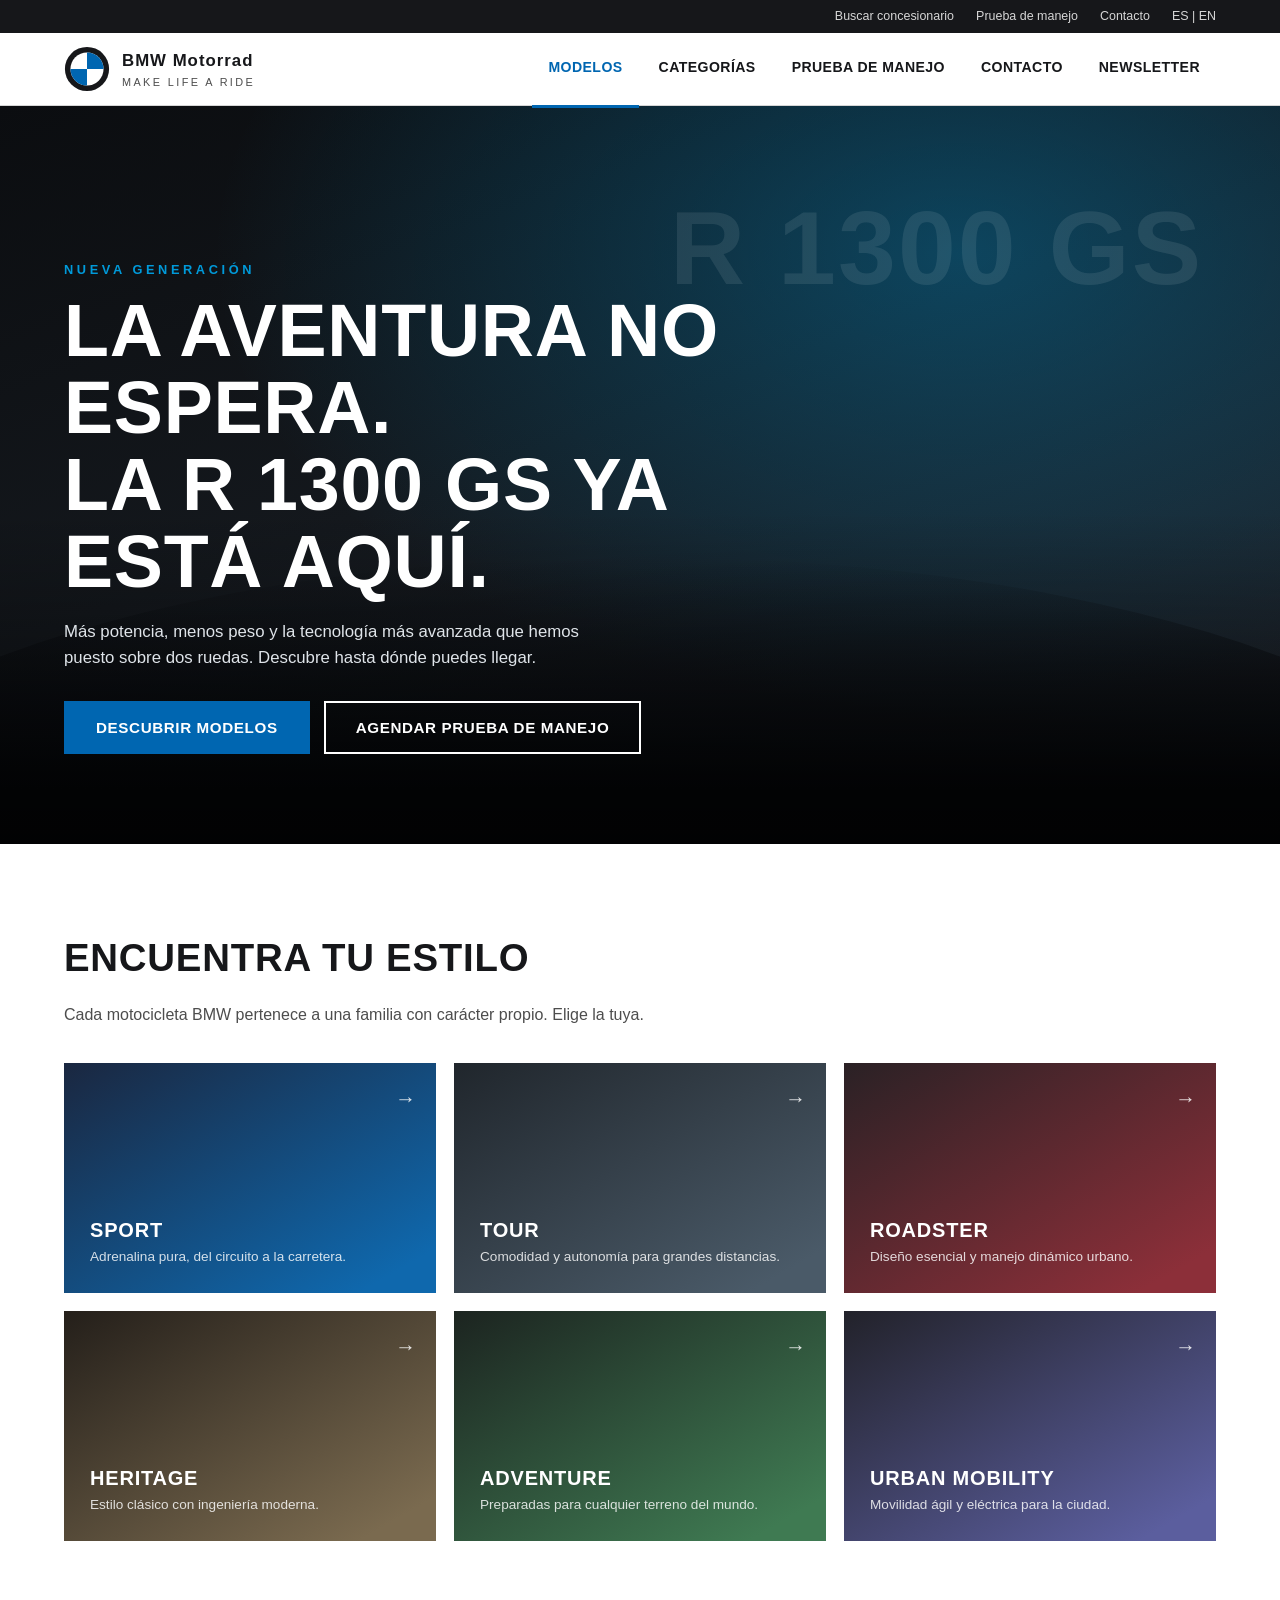
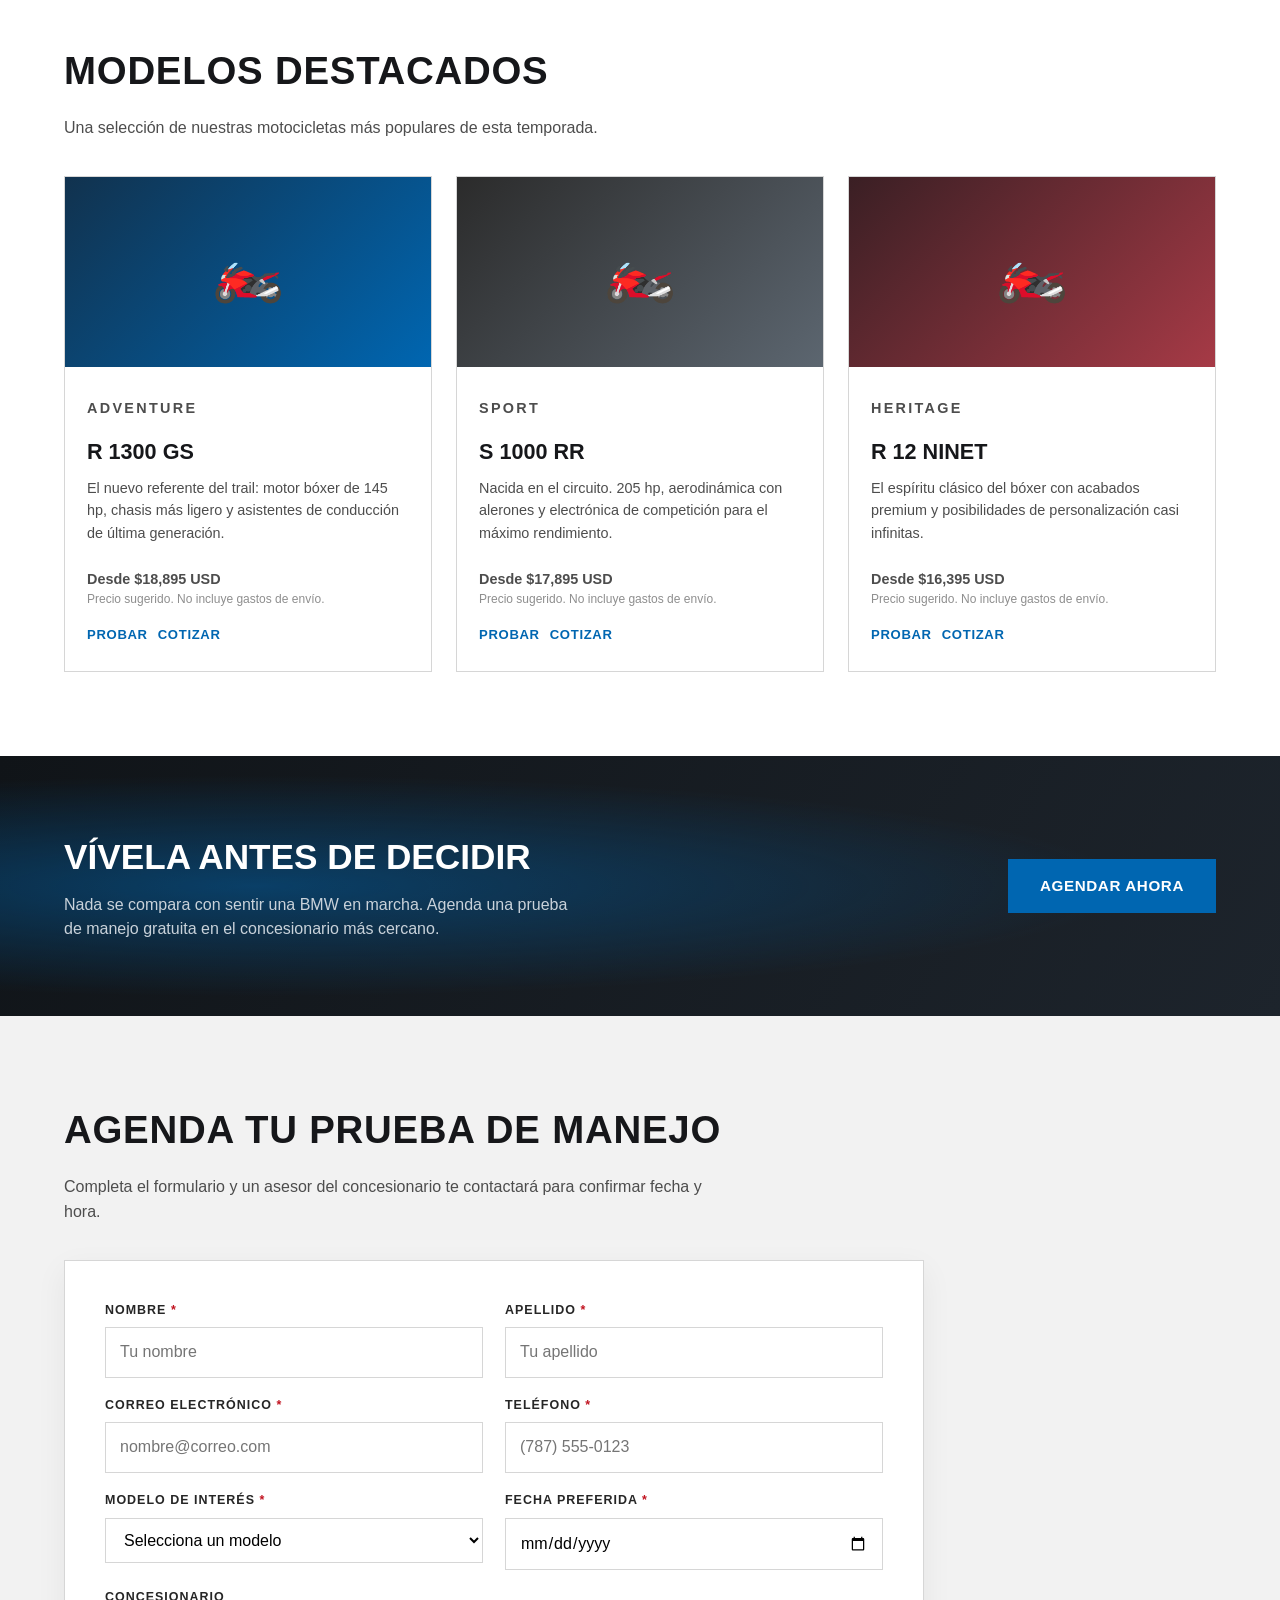
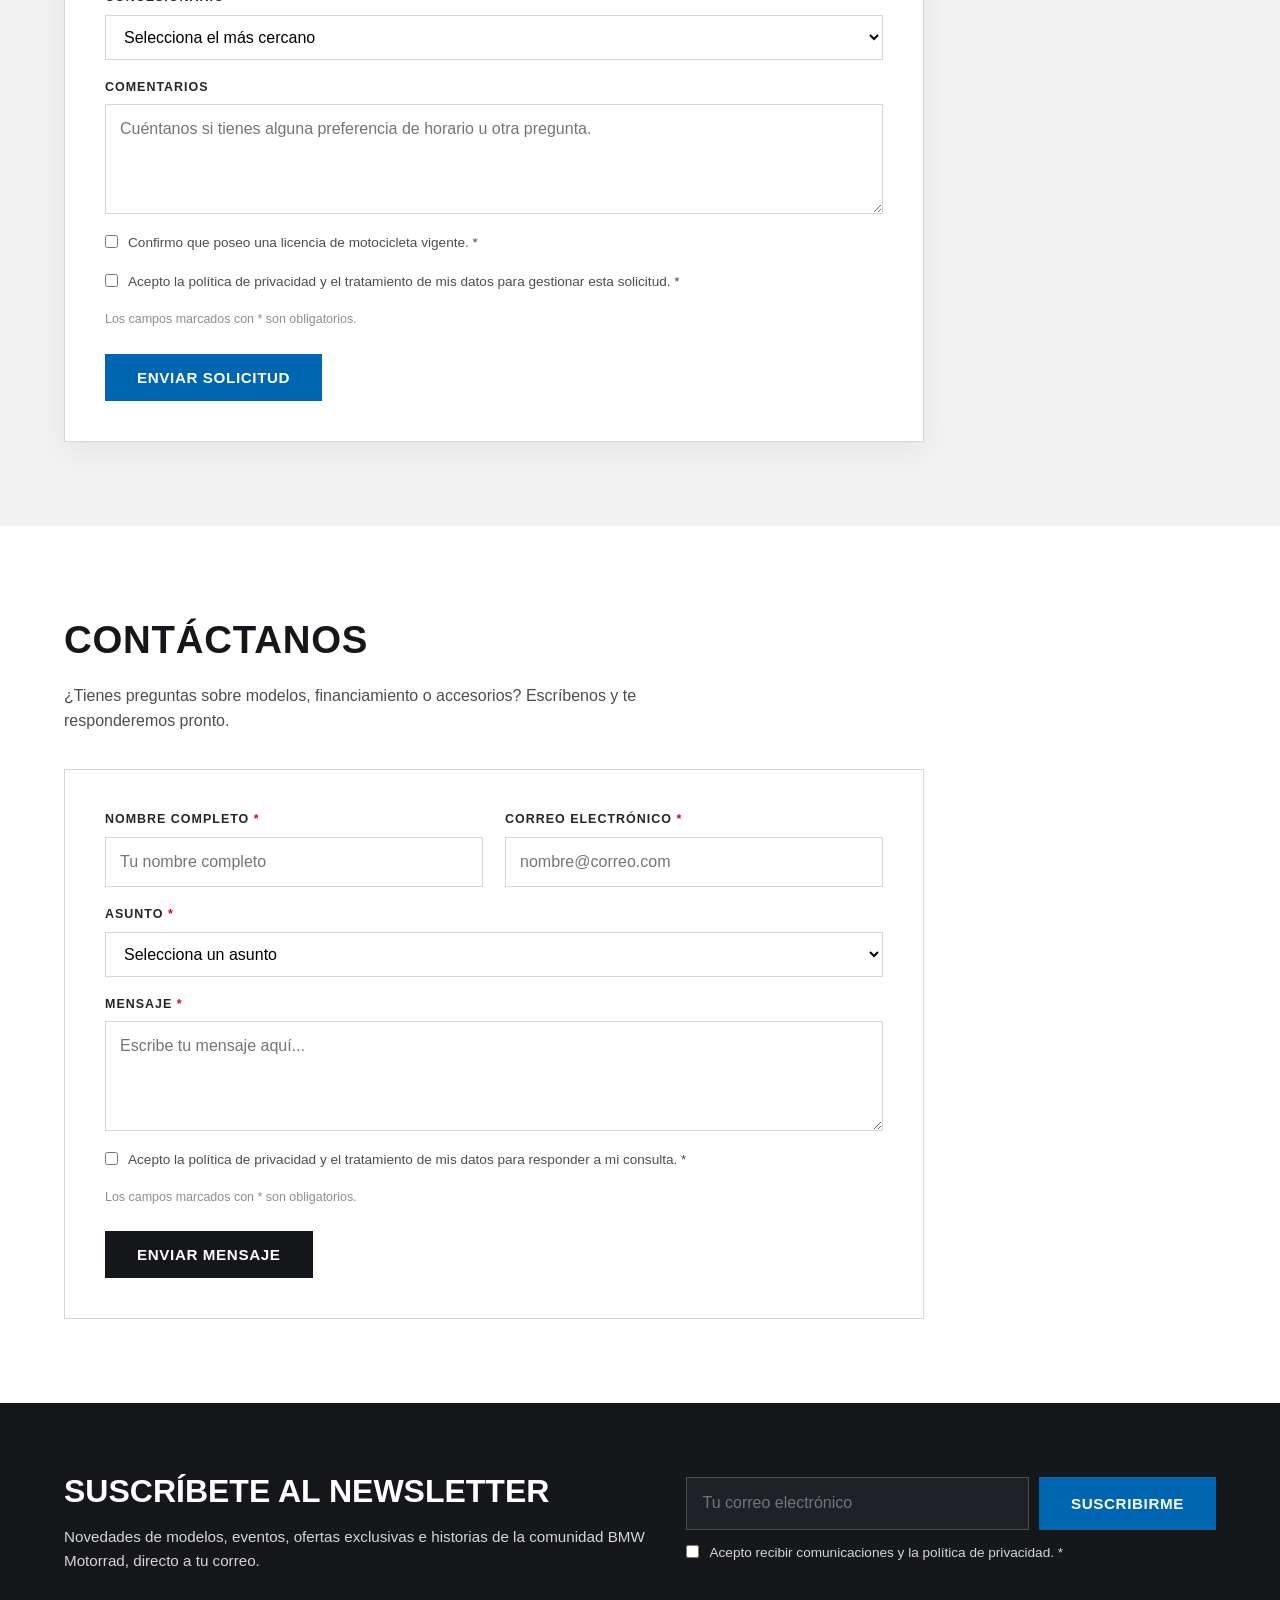
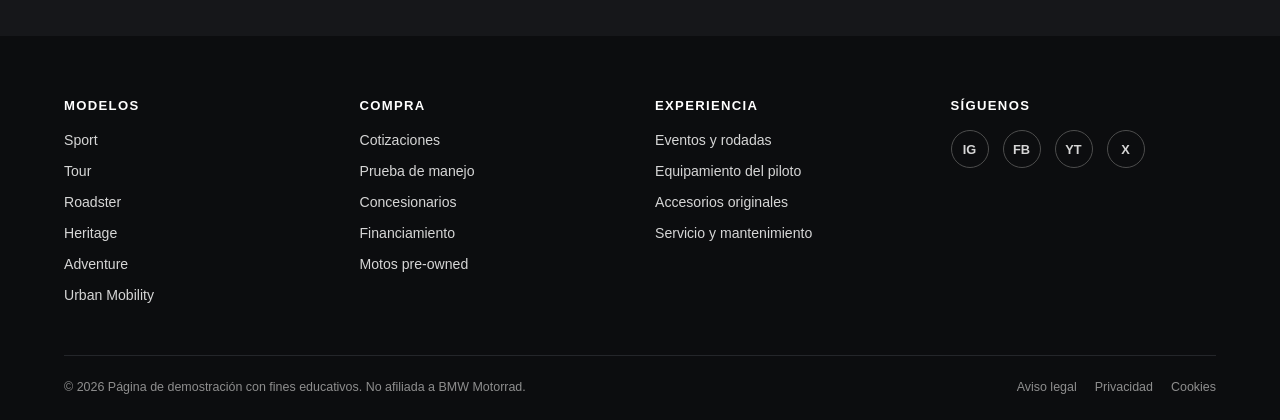
==== index.html @ 3a7d022d "Add BMW Motorrad-inspired homepage with test ride, contact, and newsletter forms Co-Authored-By: Cla" ====
<!DOCTYPE html>
<html lang="es">
<head>
  <meta charset="UTF-8">
  <meta name="viewport" content="width=device-width, initial-scale=1.0">
  <title>BMW Motorrad | Make Life a Ride</title>
  <meta name="description" content="Página de inicio de BMW Motorrad: motocicletas, prueba de manejo, concesionarios y más.">
  <style>
    /* ============ RESET & BASE ============ */
    *, *::before, *::after { margin: 0; padding: 0; box-sizing: border-box; }

    :root {
      --bmw-blue: #0066b1;
      --bmw-blue-dark: #00518c;
      --bmw-light-blue: #009ada;
      --ink: #16171a;
      --gray-900: #262626;
      --gray-700: #4d4d4d;
      --gray-500: #8e8e8e;
      --gray-300: #d6d6d6;
      --gray-100: #f2f2f2;
      --white: #ffffff;
      --max-w: 1200px;
    }

    html { scroll-behavior: smooth; }

    body {
      font-family: "Helvetica Neue", Helvetica, Arial, sans-serif;
      color: var(--ink);
      background: var(--white);
      line-height: 1.55;
    }

    img, svg { max-width: 100%; display: block; }
    a { color: inherit; text-decoration: none; }
    ul { list-style: none; }

    .container { max-width: var(--max-w); margin: 0 auto; padding: 0 24px; }

    .section-title {
      font-size: clamp(1.6rem, 3.5vw, 2.4rem);
      font-weight: 700;
      text-transform: uppercase;
      letter-spacing: .02em;
      margin-bottom: .4em;
    }
    .section-sub { color: var(--gray-700); max-width: 640px; margin-bottom: 2.2rem; }

    .btn {
      display: inline-block;
      padding: 13px 30px;
      font-size: .95rem;
      font-weight: 700;
      text-transform: uppercase;
      letter-spacing: .04em;
      border: 2px solid transparent;
      cursor: pointer;
      transition: background .2s, color .2s, border-color .2s;
    }
    .btn-primary { background: var(--bmw-blue); color: var(--white); }
    .btn-primary:hover { background: var(--bmw-blue-dark); }
    .btn-outline { background: transparent; color: var(--white); border-color: var(--white); }
    .btn-outline:hover { background: var(--white); color: var(--ink); }
    .btn-dark { background: var(--ink); color: var(--white); }
    .btn-dark:hover { background: var(--gray-700); }

    /* ============ TOP BAR ============ */
    .topbar {
      background: var(--ink);
      color: var(--gray-300);
      font-size: .78rem;
    }
    .topbar-inner {
      display: flex; justify-content: flex-end; gap: 22px;
      padding: 7px 24px; max-width: var(--max-w); margin: 0 auto;
    }
    .topbar a:hover { color: var(--white); }

    /* ============ HEADER / NAV ============ */
    header.site-header {
      position: sticky; top: 0; z-index: 100;
      background: var(--white);
      border-bottom: 1px solid var(--gray-300);
    }
    .nav-inner {
      max-width: var(--max-w); margin: 0 auto; padding: 0 24px;
      display: flex; align-items: center; justify-content: space-between;
      height: 72px;
    }
    .brand { display: flex; align-items: center; gap: 12px; }
    .brand-name { font-weight: 700; font-size: 1.05rem; letter-spacing: .06em; }
    .brand-name span { display: block; font-size: .68rem; font-weight: 400; color: var(--gray-700); letter-spacing: .22em; text-transform: uppercase; }

    nav.main-nav ul { display: flex; gap: 4px; }
    nav.main-nav a {
      display: block; padding: 26px 16px;
      font-size: .88rem; font-weight: 600; text-transform: uppercase; letter-spacing: .03em;
      border-bottom: 3px solid transparent;
    }
    nav.main-nav a:hover, nav.main-nav a.active { border-bottom-color: var(--bmw-blue); color: var(--bmw-blue); }

    .nav-toggle {
      display: none; background: none; border: 0; cursor: pointer;
      width: 42px; height: 42px; position: relative;
    }
    .nav-toggle span, .nav-toggle span::before, .nav-toggle span::after {
      content: ""; position: absolute; left: 8px; right: 8px; height: 2px; background: var(--ink);
    }
    .nav-toggle span { top: 20px; }
    .nav-toggle span::before { top: -8px; }
    .nav-toggle span::after { top: 8px; }

    /* ============ HERO ============ */
    .hero {
      position: relative;
      min-height: 82vh;
      display: flex; align-items: flex-end;
      color: var(--white);
      background:
        radial-gradient(ellipse at 75% 20%, rgba(0,154,218,.35), transparent 55%),
        linear-gradient(160deg, #0b0d10 0%, #14181d 45%, #232a33 100%);
      overflow: hidden;
    }
    .hero::after {
      content: "";
      position: absolute; inset: 0;
      background:
        linear-gradient(to top, rgba(0,0,0,.72) 0%, rgba(0,0,0,0) 45%);
      pointer-events: none;
    }
    .hero-road {
      position: absolute; bottom: -6%; left: 50%; transform: translateX(-50%);
      width: 140%; height: 45%;
      background: linear-gradient(to top, #05070a 30%, transparent);
      border-radius: 50% 50% 0 0 / 100% 100% 0 0;
    }
    .hero-inner {
      position: relative; z-index: 2;
      max-width: var(--max-w); margin: 0 auto; width: 100%;
      padding: 120px 24px 90px;
    }
    .hero-kicker {
      color: var(--bmw-light-blue); font-weight: 700; letter-spacing: .28em;
      text-transform: uppercase; font-size: .8rem; margin-bottom: 12px;
    }
    .hero h1 {
      font-size: clamp(2.4rem, 6.5vw, 4.6rem);
      text-transform: uppercase; line-height: 1.05; letter-spacing: .01em;
      max-width: 700px;
    }
    .hero p.lead { margin: 18px 0 30px; max-width: 520px; color: #dfe4e9; font-size: 1.05rem; }
    .hero-cta { display: flex; gap: 14px; flex-wrap: wrap; }
    .hero-badge {
      position: absolute; top: 90px; right: 6%;
      text-align: right; opacity: .9; z-index: 2;
    }
    .hero-badge strong { display:block; font-size: clamp(3rem, 9vw, 6.5rem); line-height: 1; color: rgba(255,255,255,.10); font-weight: 800; letter-spacing:.02em;}

    /* ============ CATEGORY GRID ============ */
    .categories { padding: 84px 0 40px; }
    .cat-grid {
      display: grid; grid-template-columns: repeat(3, 1fr); gap: 18px;
    }
    .cat-card {
      position: relative; min-height: 230px; padding: 26px;
      display: flex; flex-direction: column; justify-content: flex-end;
      color: var(--white); overflow: hidden; cursor: pointer;
      transition: transform .25s;
    }
    .cat-card:hover { transform: translateY(-4px); }
    .cat-card h3 { text-transform: uppercase; font-size: 1.25rem; letter-spacing: .04em; }
    .cat-card p { font-size: .85rem; color: rgba(255,255,255,.82); }
    .cat-card .arrow { position: absolute; top: 20px; right: 20px; font-size: 1.3rem; opacity:.85; }
    .cat-sport     { background: linear-gradient(150deg,#1a2740,#0f68ad 90%); }
    .cat-tour      { background: linear-gradient(150deg,#20262c,#4a5a68 90%); }
    .cat-roadster  { background: linear-gradient(150deg,#2a2125,#8c2f39 90%); }
    .cat-heritage  { background: linear-gradient(150deg,#241f1a,#7a6a4f 90%); }
    .cat-adventure { background: linear-gradient(150deg,#1c2420,#3f7a52 90%); }
    .cat-urban     { background: linear-gradient(150deg,#22222a,#5b5e9e 90%); }

    /* ============ FEATURED MODELS ============ */
    .models { padding: 60px 0 84px; }
    .model-grid { display: grid; grid-template-columns: repeat(3, 1fr); gap: 24px; }
    .model-card {
      border: 1px solid var(--gray-300); background: var(--white);
      display: flex; flex-direction: column;
      transition: box-shadow .25s;
    }
    .model-card:hover { box-shadow: 0 14px 34px rgba(0,0,0,.12); }
    .model-visual {
      height: 190px; display:flex; align-items:center; justify-content:center;
      font-size: 3.6rem; color: var(--white);
    }
    .mv-1 { background: linear-gradient(135deg,#11324e,#0066b1); }
    .mv-2 { background: linear-gradient(135deg,#2b2b2b,#5c6670); }
    .mv-3 { background: linear-gradient(135deg,#3a1f24,#a63a46); }
    .model-body { padding: 22px; flex: 1; display: flex; flex-direction: column; }
    .model-tag { font-size: .72rem; font-weight: 700; text-transform: uppercase; letter-spacing: .16em; color: var(--bmw-blue); margin-bottom: 6px; }
    .model-body h3 { font-size: 1.35rem; text-transform: uppercase; }
    .model-body p { font-size: .9rem; color: var(--gray-700); margin: 8px 0 16px; flex: 1; }
    .model-price { font-weight: 700; margin-bottom: 16px; }
    .model-price small { display:block; font-weight: 400; color: var(--gray-500); }
    .model-links { display: flex; gap: 10px; }
    .link-cta {
      font-size: .82rem; font-weight: 700; text-transform: uppercase; letter-spacing: .05em;
      color: var(--bmw-blue); border-bottom: 2px solid transparent; padding-bottom: 2px;
    }
    .link-cta:hover { border-bottom-color: var(--bmw-blue); }

    /* ============ BANNER CTA ============ */
    .banner {
      background:
        radial-gradient(ellipse at 20% 50%, rgba(0,102,177,.5), transparent 60%),
        linear-gradient(120deg, #101418, #1d242c);
      color: var(--white); padding: 74px 0; text-align: left;
    }
    .banner-inner { display:flex; align-items:center; justify-content: space-between; gap: 30px; flex-wrap: wrap; }
    .banner h2 { font-size: clamp(1.5rem,3.4vw,2.2rem); text-transform: uppercase; max-width: 560px; }
    .banner p { color: #c9d2da; margin-top: 8px; max-width: 520px; }

    /* ============ FORMS (GENERAL) ============ */
    .form-section { padding: 84px 0; }
    .form-section.alt { background: var(--gray-100); }
    .form-wrap {
      background: var(--white); border: 1px solid var(--gray-300);
      padding: 40px; max-width: 860px;
    }
    .form-section.alt .form-wrap { box-shadow: 0 10px 30px rgba(0,0,0,.06); }
    .form-grid { display: grid; grid-template-columns: 1fr 1fr; gap: 18px 22px; }
    .form-field { display: flex; flex-direction: column; }
    .form-field.full { grid-column: 1 / -1; }
    .form-field label {
      font-size: .78rem; font-weight: 700; text-transform: uppercase;
      letter-spacing: .08em; margin-bottom: 7px; color: var(--gray-900);
    }
    .form-field label .req { color: #c1121f; }
    .form-field input,
    .form-field select,
    .form-field textarea {
      font: inherit; padding: 12px 14px;
      border: 1px solid var(--gray-300); background: var(--white);
      outline: none; transition: border-color .2s;
    }
    .form-field input:focus,
    .form-field select:focus,
    .form-field textarea:focus { border-color: var(--bmw-blue); }
    .form-field textarea { resize: vertical; min-height: 110px; }
    .check-field { grid-column: 1 / -1; display: flex; gap: 10px; align-items: flex-start; font-size: .85rem; color: var(--gray-700); }
    .check-field input { margin-top: 3px; accent-color: var(--bmw-blue); }
    .form-actions { grid-column: 1 / -1; margin-top: 6px; }
    .form-note { grid-column: 1 / -1; font-size: .78rem; color: var(--gray-500); }
    .form-msg {
      display: none; grid-column: 1 / -1;
      padding: 14px 16px; font-size: .9rem; font-weight: 600;
    }
    .form-msg.ok { display: block; background: #e7f4ea; color: #1d6b32; border: 1px solid #bfe3c8; }
    .form-msg.err { display: block; background: #fdeaea; color: #a31621; border: 1px solid #f3c2c6; }

    /* ============ NEWSLETTER ============ */
    .newsletter { background: var(--ink); color: var(--white); padding: 64px 0; }
    .newsletter-inner { display: grid; grid-template-columns: 1.1fr 1fr; gap: 40px; align-items: center; }
    .newsletter h2 { text-transform: uppercase; font-size: clamp(1.4rem,3vw,2rem); }
    .newsletter p { color: var(--gray-300); margin-top: 8px; font-size: .95rem; }
    .newsletter-form { display: flex; flex-direction: column; gap: 12px; }
    .newsletter-row { display: flex; gap: 10px; }
    .newsletter-row input {
      flex: 1; font: inherit; padding: 13px 15px; border: 1px solid var(--gray-700);
      background: #1f2126; color: var(--white); outline: none;
    }
    .newsletter-row input:focus { border-color: var(--bmw-light-blue); }
    .newsletter .check-field { color: var(--gray-300); }
    .newsletter .form-msg { grid-column: auto; }

    /* ============ FOOTER ============ */
    footer.site-footer { background: #0c0d0f; color: var(--gray-300); font-size: .88rem; }
    .footer-grid {
      display: grid; grid-template-columns: repeat(4, 1fr); gap: 30px;
      padding: 60px 0 40px;
    }
    .footer-grid h4 {
      color: var(--white); text-transform: uppercase; font-size: .82rem;
      letter-spacing: .1em; margin-bottom: 14px;
    }
    .footer-grid li { margin-bottom: 9px; }
    .footer-grid a:hover { color: var(--white); text-decoration: underline; }
    .footer-bottom {
      border-top: 1px solid #24262a; padding: 22px 0;
      display: flex; justify-content: space-between; gap: 16px; flex-wrap: wrap;
      font-size: .78rem; color: var(--gray-500);
    }
    .footer-bottom nav { display: flex; gap: 18px; flex-wrap: wrap; }
    .social { display: flex; gap: 14px; margin-top: 6px; }
    .social a {
      width: 38px; height: 38px; border: 1px solid var(--gray-700);
      display: flex; align-items: center; justify-content: center; border-radius: 50%;
      font-weight: 700; font-size: .8rem;
    }
    .social a:hover { border-color: var(--white); color: var(--white); }

    /* ============ RESPONSIVE ============ */
    @media (max-width: 900px) {
      .cat-grid { grid-template-columns: repeat(2, 1fr); }
      .model-grid { grid-template-columns: 1fr; }
      .newsletter-inner { grid-template-columns: 1fr; }
      .footer-grid { grid-template-columns: repeat(2, 1fr); }
      nav.main-nav {
        display: none;
        position: absolute; top: 72px; left: 0; right: 0;
        background: var(--white); border-bottom: 1px solid var(--gray-300);
      }
      nav.main-nav.open { display: block; }
      nav.main-nav ul { flex-direction: column; }
      nav.main-nav a { padding: 15px 24px; border-bottom: 1px solid var(--gray-100); }
      .nav-toggle { display: block; }
      .hero-badge { display: none; }
    }
    @media (max-width: 560px) {
      .cat-grid { grid-template-columns: 1fr; }
      .form-grid { grid-template-columns: 1fr; }
      .form-wrap { padding: 26px 20px; }
      .newsletter-row { flex-direction: column; }
      .topbar-inner { justify-content: center; }
    }
  </style>
</head>
<body>

  <!-- ============ TOP BAR ============ -->
  <div class="topbar">
    <div class="topbar-inner">
      <a href="#dealer">Buscar concesionario</a>
      <a href="#test-ride">Prueba de manejo</a>
      <a href="#contacto">Contacto</a>
      <a href="#">ES | EN</a>
    </div>
  </div>

  <!-- ============ HEADER ============ -->
  <header class="site-header">
    <div class="nav-inner">
      <a class="brand" href="#" aria-label="BMW Motorrad - Inicio">
        <svg width="46" height="46" viewBox="0 0 100 100" role="img" aria-label="Logo">
          <circle cx="50" cy="50" r="48" fill="#16171a"/>
          <circle cx="50" cy="50" r="36" fill="#ffffff"/>
          <path d="M50 14 A36 36 0 0 1 86 50 L50 50 Z" fill="#0066b1"/>
          <path d="M50 86 A36 36 0 0 1 14 50 L50 50 Z" fill="#0066b1"/>
        </svg>
        <span class="brand-name">BMW Motorrad<span>Make Life a Ride</span></span>
      </a>

      <button class="nav-toggle" id="navToggle" aria-label="Abrir menú" aria-expanded="false">
        <span></span>
      </button>

      <nav class="main-nav" id="mainNav" aria-label="Navegación principal">
        <ul>
          <li><a href="#modelos" class="active">Modelos</a></li>
          <li><a href="#categorias">Categorías</a></li>
          <li><a href="#test-ride">Prueba de manejo</a></li>
          <li><a href="#contacto">Contacto</a></li>
          <li><a href="#newsletter">Newsletter</a></li>
        </ul>
      </nav>
    </div>
  </header>

  <!-- ============ HERO ============ -->
  <section class="hero">
    <div class="hero-road"></div>
    <div class="hero-badge"><strong>R 1300 GS</strong></div>
    <div class="hero-inner">
      <p class="hero-kicker">Nueva generación</p>
      <h1>La aventura no espera.<br>La R 1300 GS ya está aquí.</h1>
      <p class="lead">Más potencia, menos peso y la tecnología más avanzada que hemos puesto sobre dos ruedas. Descubre hasta dónde puedes llegar.</p>
      <div class="hero-cta">
        <a href="#modelos" class="btn btn-primary">Descubrir modelos</a>
        <a href="#test-ride" class="btn btn-outline">Agendar prueba de manejo</a>
      </div>
    </div>
  </section>

  <!-- ============ CATEGORÍAS ============ -->
  <section class="categories" id="categorias">
    <div class="container">
      <h2 class="section-title">Encuentra tu estilo</h2>
      <p class="section-sub">Cada motocicleta BMW pertenece a una familia con carácter propio. Elige la tuya.</p>
      <div class="cat-grid">
        <a class="cat-card cat-sport" href="#modelos">
          <span class="arrow">→</span>
          <h3>Sport</h3><p>Adrenalina pura, del circuito a la carretera.</p>
        </a>
        <a class="cat-card cat-tour" href="#modelos">
          <span class="arrow">→</span>
          <h3>Tour</h3><p>Comodidad y autonomía para grandes distancias.</p>
        </a>
        <a class="cat-card cat-roadster" href="#modelos">
          <span class="arrow">→</span>
          <h3>Roadster</h3><p>Diseño esencial y manejo dinámico urbano.</p>
        </a>
        <a class="cat-card cat-heritage" href="#modelos">
          <span class="arrow">→</span>
          <h3>Heritage</h3><p>Estilo clásico con ingeniería moderna.</p>
        </a>
        <a class="cat-card cat-adventure" href="#modelos">
          <span class="arrow">→</span>
          <h3>Adventure</h3><p>Preparadas para cualquier terreno del mundo.</p>
        </a>
        <a class="cat-card cat-urban" href="#modelos">
          <span class="arrow">→</span>
          <h3>Urban Mobility</h3><p>Movilidad ágil y eléctrica para la ciudad.</p>
        </a>
      </div>
    </div>
  </section>

  <!-- ============ MODELOS DESTACADOS ============ -->
  <section class="models" id="modelos">
    <div class="container">
      <h2 class="section-title">Modelos destacados</h2>
      <p class="section-sub">Una selección de nuestras motocicletas más populares de esta temporada.</p>
      <div class="model-grid">
        <article class="model-card">
          <div class="model-visual mv-1">🏍️</div>
          <div class="model-body">
            <p class="model-tag">Adventure</p>
            <h3>R 1300 GS</h3>
            <p>El nuevo referente del trail: motor bóxer de 145 hp, chasis más ligero y asistentes de conducción de última generación.</p>
            <p class="model-price">Desde $18,895 USD <small>Precio sugerido. No incluye gastos de envío.</small></p>
            <div class="model-links">
              <a class="link-cta" href="#test-ride">Probar</a>
              <a class="link-cta" href="#contacto">Cotizar</a>
            </div>
          </div>
        </article>
        <article class="model-card">
          <div class="model-visual mv-2">🏍️</div>
          <div class="model-body">
            <p class="model-tag">Sport</p>
            <h3>S 1000 RR</h3>
            <p>Nacida en el circuito. 205 hp, aerodinámica con alerones y electrónica de competición para el máximo rendimiento.</p>
            <p class="model-price">Desde $17,895 USD <small>Precio sugerido. No incluye gastos de envío.</small></p>
            <div class="model-links">
              <a class="link-cta" href="#test-ride">Probar</a>
              <a class="link-cta" href="#contacto">Cotizar</a>
            </div>
          </div>
        </article>
        <article class="model-card">
          <div class="model-visual mv-3">🏍️</div>
          <div class="model-body">
            <p class="model-tag">Heritage</p>
            <h3>R 12 nineT</h3>
            <p>El espíritu clásico del bóxer con acabados premium y posibilidades de personalización casi infinitas.</p>
            <p class="model-price">Desde $16,395 USD <small>Precio sugerido. No incluye gastos de envío.</small></p>
            <div class="model-links">
              <a class="link-cta" href="#test-ride">Probar</a>
              <a class="link-cta" href="#contacto">Cotizar</a>
            </div>
          </div>
        </article>
      </div>
    </div>
  </section>

  <!-- ============ BANNER ============ -->
  <section class="banner" id="dealer">
    <div class="container banner-inner">
      <div>
        <h2>Vívela antes de decidir</h2>
        <p>Nada se compara con sentir una BMW en marcha. Agenda una prueba de manejo gratuita en el concesionario más cercano.</p>
      </div>
      <a href="#test-ride" class="btn btn-primary">Agendar ahora</a>
    </div>
  </section>

  <!-- ============ FORM: PRUEBA DE MANEJO ============ -->
  <section class="form-section alt" id="test-ride">
    <div class="container">
      <h2 class="section-title">Agenda tu prueba de manejo</h2>
      <p class="section-sub">Completa el formulario y un asesor del concesionario te contactará para confirmar fecha y hora.</p>

      <div class="form-wrap">
        <form id="testRideForm" class="form-grid" novalidate>
          <div class="form-field">
            <label for="tr-nombre">Nombre <span class="req">*</span></label>
            <input type="text" id="tr-nombre" name="nombre" required autocomplete="given-name" placeholder="Tu nombre">
          </div>
          <div class="form-field">
            <label for="tr-apellido">Apellido <span class="req">*</span></label>
            <input type="text" id="tr-apellido" name="apellido" required autocomplete="family-name" placeholder="Tu apellido">
          </div>
          <div class="form-field">
            <label for="tr-email">Correo electrónico <span class="req">*</span></label>
            <input type="email" id="tr-email" name="email" required autocomplete="email" placeholder="nombre@correo.com">
          </div>
          <div class="form-field">
            <label for="tr-telefono">Teléfono <span class="req">*</span></label>
            <input type="tel" id="tr-telefono" name="telefono" required autocomplete="tel" placeholder="(787) 555-0123">
          </div>
          <div class="form-field">
            <label for="tr-modelo">Modelo de interés <span class="req">*</span></label>
            <select id="tr-modelo" name="modelo" required>
              <option value="">Selecciona un modelo</option>
              <option>R 1300 GS</option>
              <option>R 1300 GS Adventure</option>
              <option>S 1000 RR</option>
              <option>S 1000 XR</option>
              <option>R 12 nineT</option>
              <option>F 900 GS</option>
              <option>CE 04 (eléctrica)</option>
              <option>Otro</option>
            </select>
          </div>
          <div class="form-field">
            <label for="tr-fecha">Fecha preferida <span class="req">*</span></label>
            <input type="date" id="tr-fecha" name="fecha" required>
          </div>
          <div class="form-field full">
            <label for="tr-concesionario">Concesionario</label>
            <select id="tr-concesionario" name="concesionario">
              <option value="">Selecciona el más cercano</option>
              <option>BMW Motorrad San Juan</option>
              <option>BMW Motorrad Bayamón</option>
              <option>BMW Motorrad Ponce</option>
              <option>BMW Motorrad Mayagüez</option>
            </select>
          </div>
          <div class="form-field full">
            <label for="tr-comentarios">Comentarios</label>
            <textarea id="tr-comentarios" name="comentarios" placeholder="Cuéntanos si tienes alguna preferencia de horario u otra pregunta."></textarea>
          </div>
          <label class="check-field">
            <input type="checkbox" id="tr-licencia" name="licencia" required>
            <span>Confirmo que poseo una licencia de motocicleta vigente. <span class="req">*</span></span>
          </label>
          <label class="check-field">
            <input type="checkbox" id="tr-privacidad" name="privacidad" required>
            <span>Acepto la política de privacidad y el tratamiento de mis datos para gestionar esta solicitud. <span class="req">*</span></span>
          </label>
          <p class="form-note">Los campos marcados con * son obligatorios.</p>
          <div class="form-msg" id="testRideMsg" role="status" aria-live="polite"></div>
          <div class="form-actions">
            <button type="submit" class="btn btn-primary">Enviar solicitud</button>
          </div>
        </form>
      </div>
    </div>
  </section>

  <!-- ============ FORM: CONTACTO ============ -->
  <section class="form-section" id="contacto">
    <div class="container">
      <h2 class="section-title">Contáctanos</h2>
      <p class="section-sub">¿Tienes preguntas sobre modelos, financiamiento o accesorios? Escríbenos y te responderemos pronto.</p>

      <div class="form-wrap">
        <form id="contactForm" class="form-grid" novalidate>
          <div class="form-field">
            <label for="c-nombre">Nombre completo <span class="req">*</span></label>
            <input type="text" id="c-nombre" name="nombre" required autocomplete="name" placeholder="Tu nombre completo">
          </div>
          <div class="form-field">
            <label for="c-email">Correo electrónico <span class="req">*</span></label>
            <input type="email" id="c-email" name="email" required autocomplete="email" placeholder="nombre@correo.com">
          </div>
          <div class="form-field full">
            <label for="c-asunto">Asunto <span class="req">*</span></label>
            <select id="c-asunto" name="asunto" required>
              <option value="">Selecciona un asunto</option>
              <option>Información de un modelo</option>
              <option>Financiamiento</option>
              <option>Accesorios y equipamiento</option>
              <option>Servicio y mantenimiento</option>
              <option>Otro</option>
            </select>
          </div>
          <div class="form-field full">
            <label for="c-mensaje">Mensaje <span class="req">*</span></label>
            <textarea id="c-mensaje" name="mensaje" required placeholder="Escribe tu mensaje aquí..."></textarea>
          </div>
          <label class="check-field">
            <input type="checkbox" id="c-privacidad" name="privacidad" required>
            <span>Acepto la política de privacidad y el tratamiento de mis datos para responder a mi consulta. <span class="req">*</span></span>
          </label>
          <p class="form-note">Los campos marcados con * son obligatorios.</p>
          <div class="form-msg" id="contactMsg" role="status" aria-live="polite"></div>
          <div class="form-actions">
            <button type="submit" class="btn btn-dark">Enviar mensaje</button>
          </div>
        </form>
      </div>
    </div>
  </section>

  <!-- ============ NEWSLETTER ============ -->
  <section class="newsletter" id="newsletter">
    <div class="container newsletter-inner">
      <div>
        <h2>Suscríbete al newsletter</h2>
        <p>Novedades de modelos, eventos, ofertas exclusivas e historias de la comunidad BMW Motorrad, directo a tu correo.</p>
      </div>
      <form id="newsletterForm" class="newsletter-form" novalidate>
        <div class="newsletter-row">
          <input type="email" id="nl-email" name="email" required placeholder="Tu correo electrónico" aria-label="Correo electrónico">
          <button type="submit" class="btn btn-primary">Suscribirme</button>
        </div>
        <label class="check-field">
          <input type="checkbox" id="nl-privacidad" required>
          <span>Acepto recibir comunicaciones y la política de privacidad. <span class="req">*</span></span>
        </label>
        <div class="form-msg" id="newsletterMsg" role="status" aria-live="polite"></div>
      </form>
    </div>
  </section>

  <!-- ============ FOOTER ============ -->
  <footer class="site-footer">
    <div class="container">
      <div class="footer-grid">
        <div>
          <h4>Modelos</h4>
          <ul>
            <li><a href="#modelos">Sport</a></li>
            <li><a href="#modelos">Tour</a></li>
            <li><a href="#modelos">Roadster</a></li>
            <li><a href="#modelos">Heritage</a></li>
            <li><a href="#modelos">Adventure</a></li>
            <li><a href="#modelos">Urban Mobility</a></li>
          </ul>
        </div>
        <div>
          <h4>Compra</h4>
          <ul>
            <li><a href="#contacto">Cotizaciones</a></li>
            <li><a href="#test-ride">Prueba de manejo</a></li>
            <li><a href="#dealer">Concesionarios</a></li>
            <li><a href="#contacto">Financiamiento</a></li>
            <li><a href="#contacto">Motos pre-owned</a></li>
          </ul>
        </div>
        <div>
          <h4>Experiencia</h4>
          <ul>
            <li><a href="#">Eventos y rodadas</a></li>
            <li><a href="#">Equipamiento del piloto</a></li>
            <li><a href="#">Accesorios originales</a></li>
            <li><a href="#">Servicio y mantenimiento</a></li>
          </ul>
        </div>
        <div>
          <h4>Síguenos</h4>
          <div class="social">
            <a href="#" aria-label="Instagram">IG</a>
            <a href="#" aria-label="Facebook">FB</a>
            <a href="#" aria-label="YouTube">YT</a>
            <a href="#" aria-label="X">X</a>
          </div>
        </div>
      </div>
      <div class="footer-bottom">
        <p>© 2026 Página de demostración con fines educativos. No afiliada a BMW Motorrad.</p>
        <nav>
          <a href="#">Aviso legal</a>
          <a href="#">Privacidad</a>
          <a href="#">Cookies</a>
        </nav>
      </div>
    </div>
  </footer>

  <script>
    // ===== Menú móvil =====
    const navToggle = document.getElementById('navToggle');
    const mainNav = document.getElementById('mainNav');
    navToggle.addEventListener('click', () => {
      const open = mainNav.classList.toggle('open');
      navToggle.setAttribute('aria-expanded', open);
    });
    mainNav.addEventListener('click', (e) => {
      if (e.target.tagName === 'A') mainNav.classList.remove('open');
    });

    // ===== Validación y envío simulado de formularios =====
    function setupForm(formId, msgId, okText) {
      const form = document.getElementById(formId);
      const msg = document.getElementById(msgId);

      form.addEventListener('submit', (e) => {
        e.preventDefault();
        msg.className = 'form-msg';

        if (!form.checkValidity()) {
          msg.textContent = 'Por favor completa todos los campos obligatorios correctamente.';
          msg.classList.add('err');
          // Enfoca el primer campo inválido
          const firstInvalid = form.querySelector(':invalid');
          if (firstInvalid) firstInvalid.focus();
          return;
        }

        // Aquí se enviarían los datos a un servidor (fetch/AJAX).
        msg.textContent = okText;
        msg.classList.add('ok');
        form.reset();
      });
    }

    setupForm('testRideForm', 'testRideMsg',
      '¡Solicitud enviada! Un asesor te contactará pronto para confirmar tu prueba de manejo.');
    setupForm('contactForm', 'contactMsg',
      '¡Mensaje enviado! Te responderemos a la brevedad.');
    setupForm('newsletterForm', 'newsletterMsg',
      '¡Listo! Ya estás suscrito al newsletter de BMW Motorrad.');

    // La fecha de la prueba de manejo no puede ser anterior a hoy
    const dateInput = document.getElementById('tr-fecha');
    dateInput.min = new Date().toISOString().split('T')[0];
  </script>
</body>
</html>
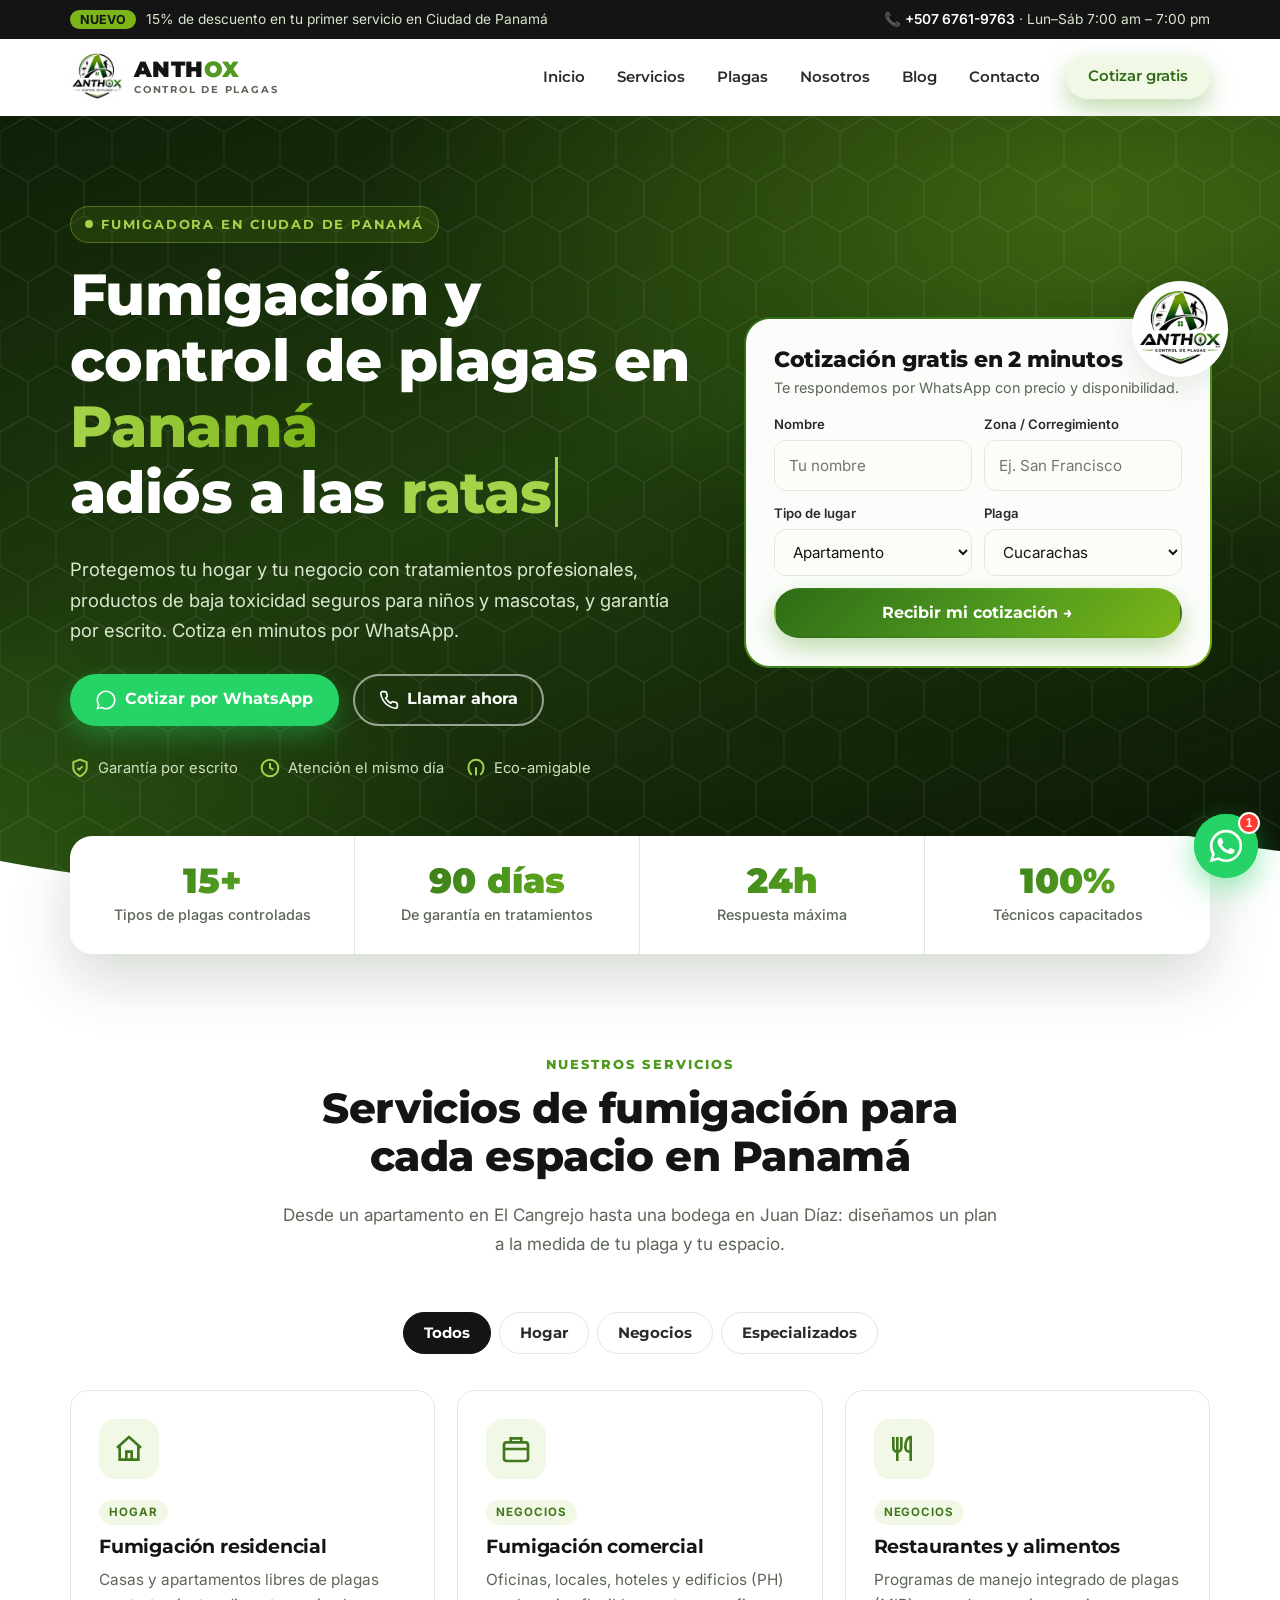
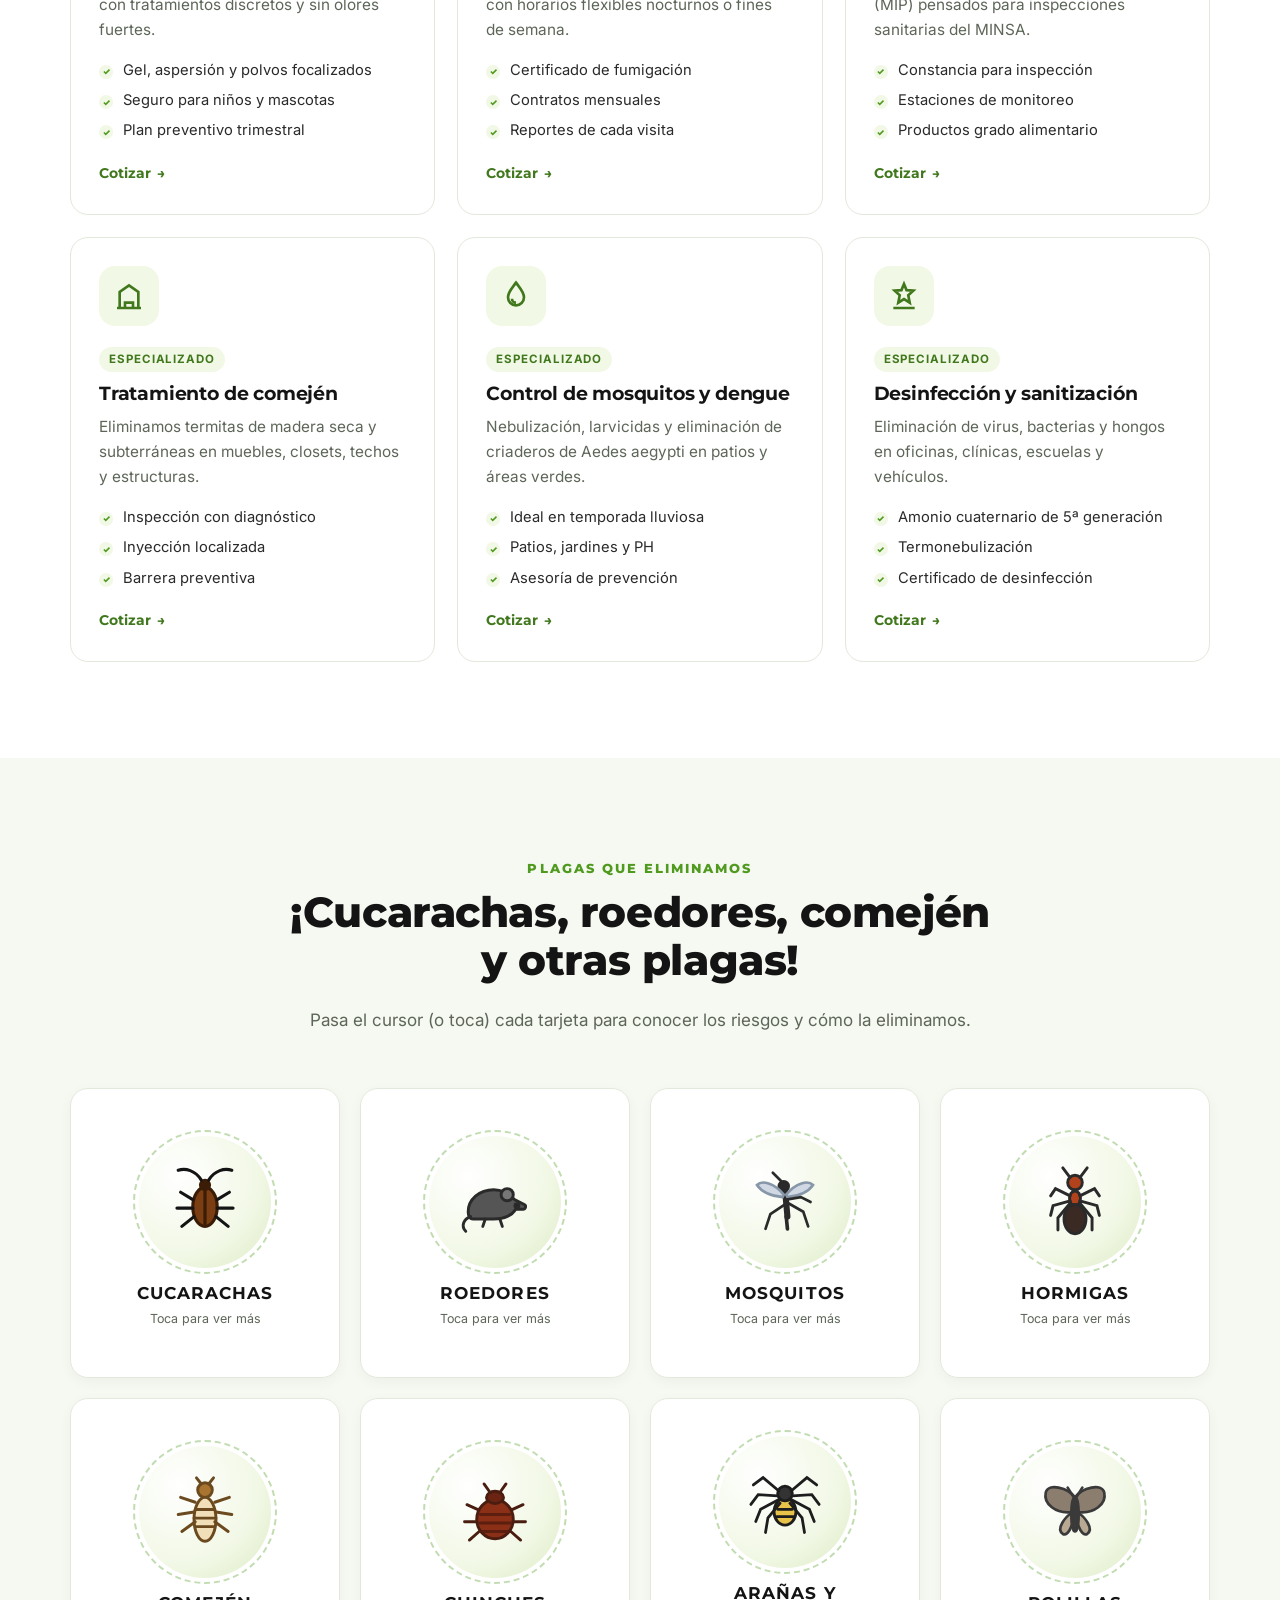
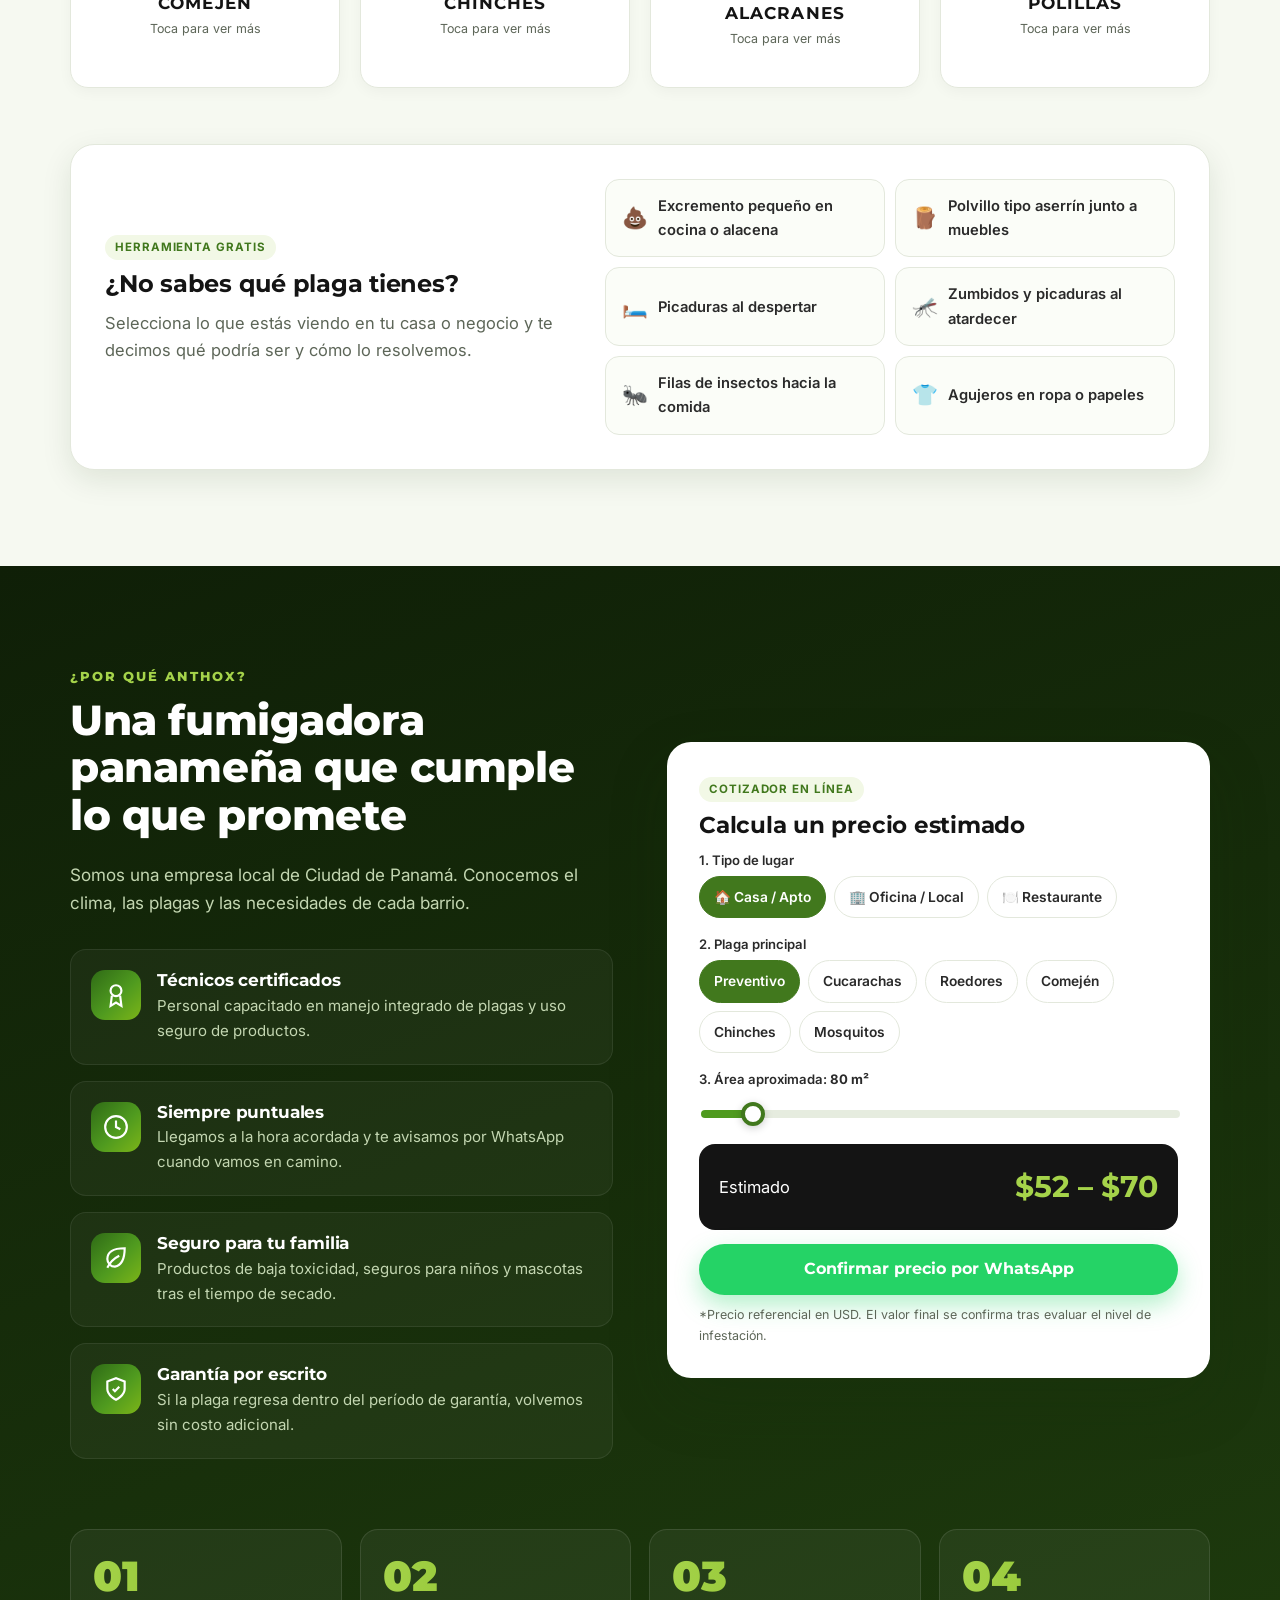
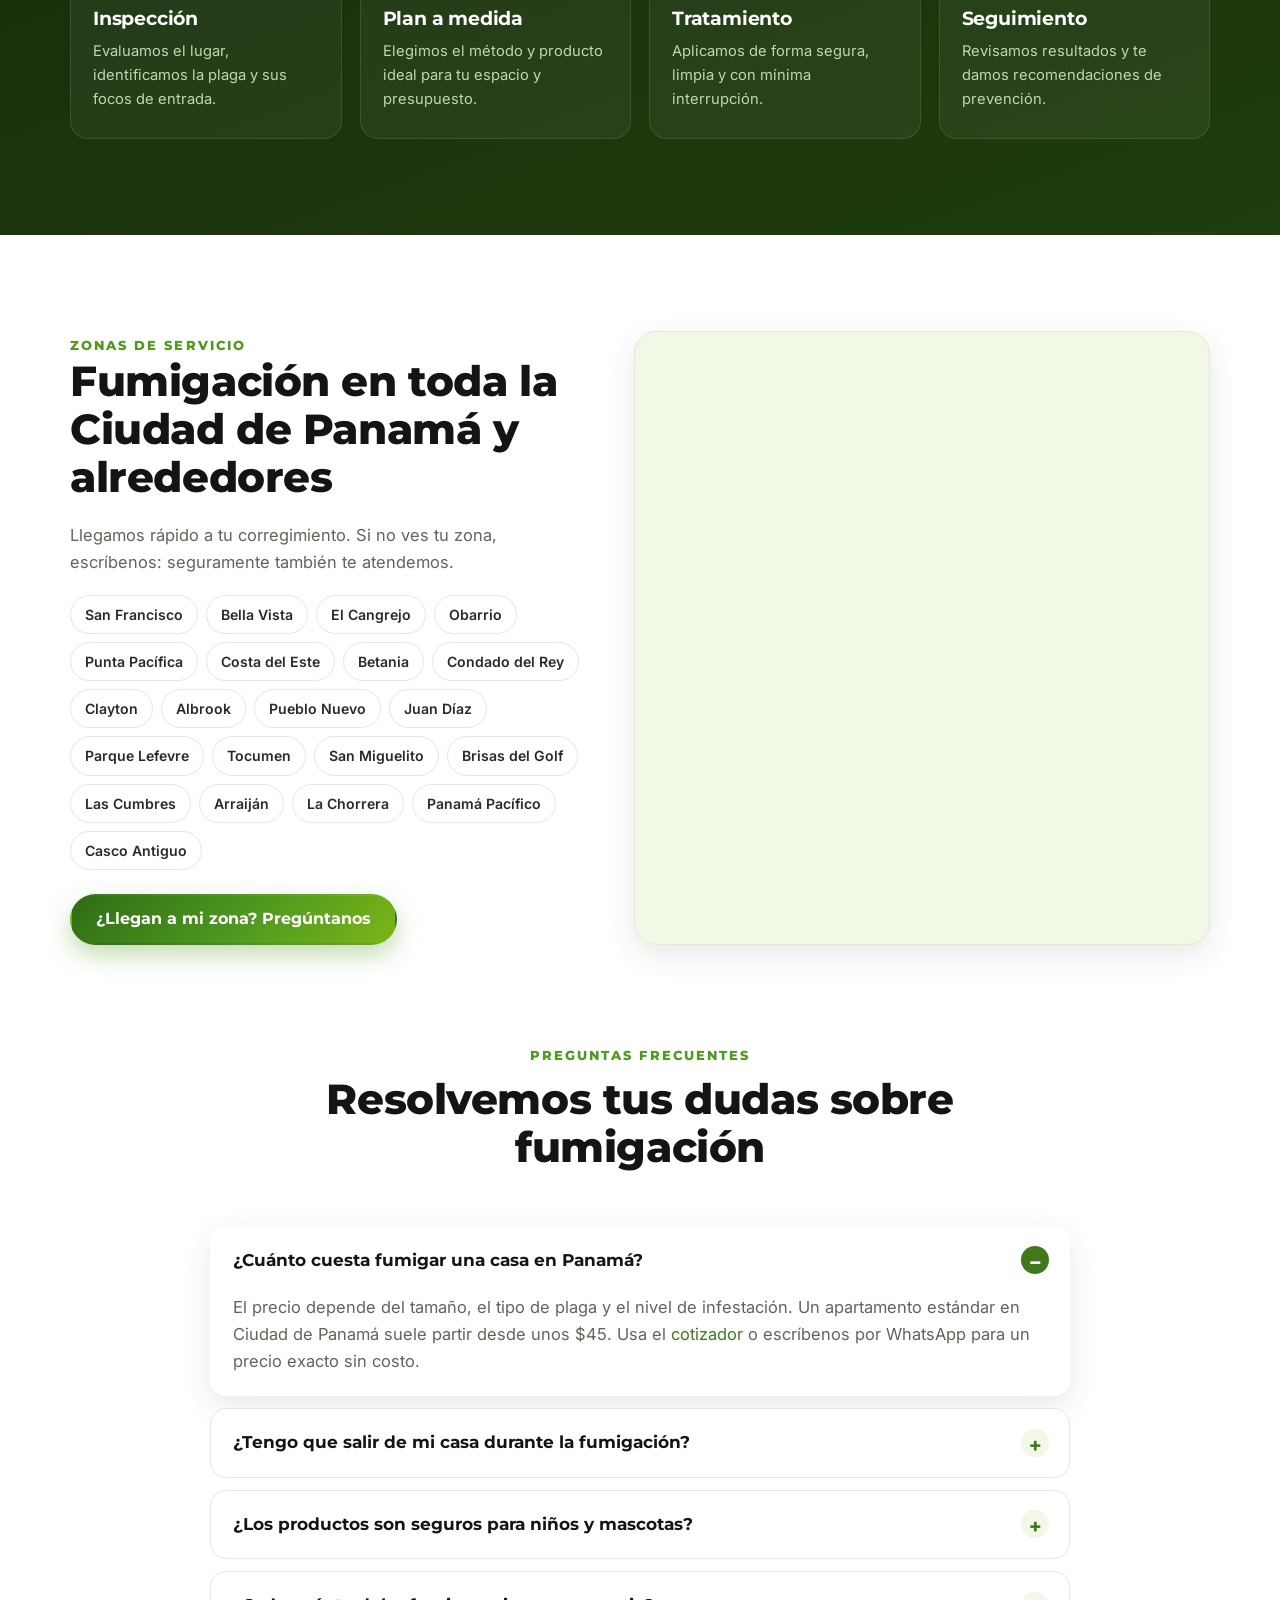
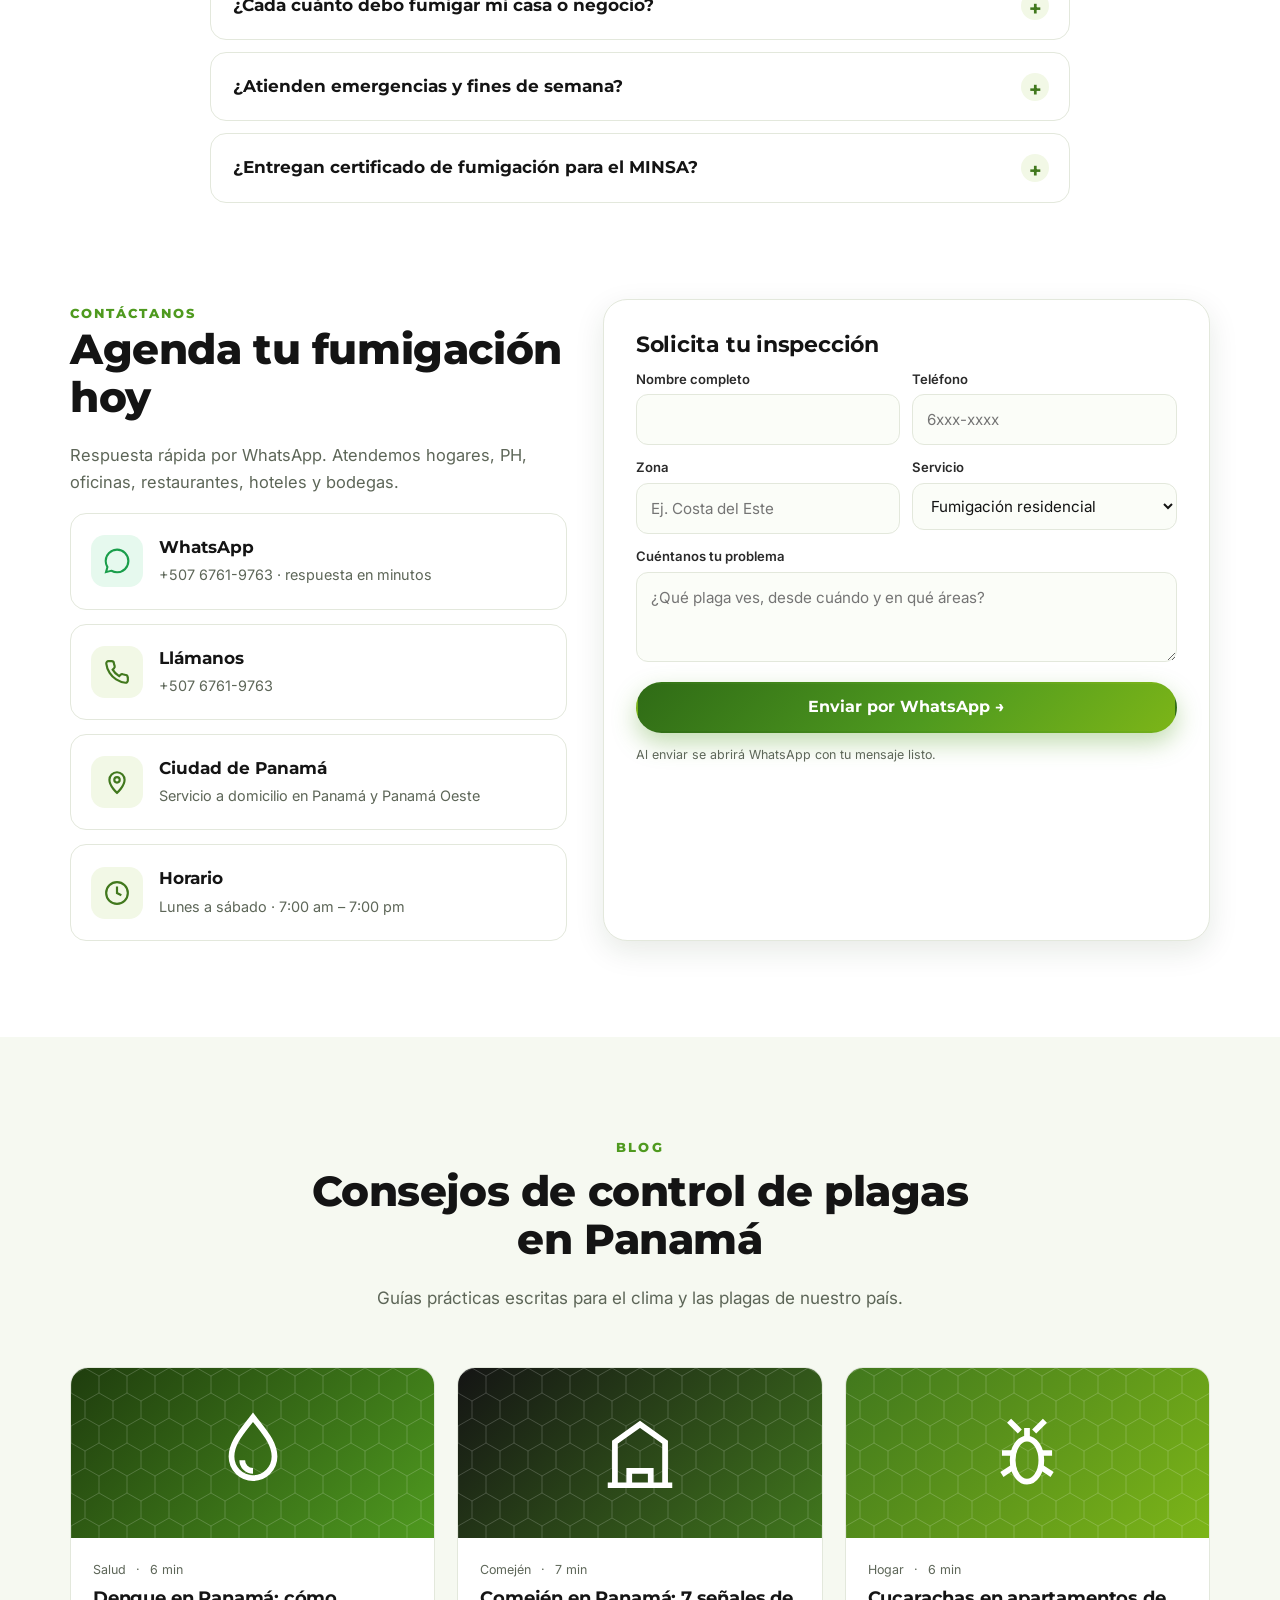
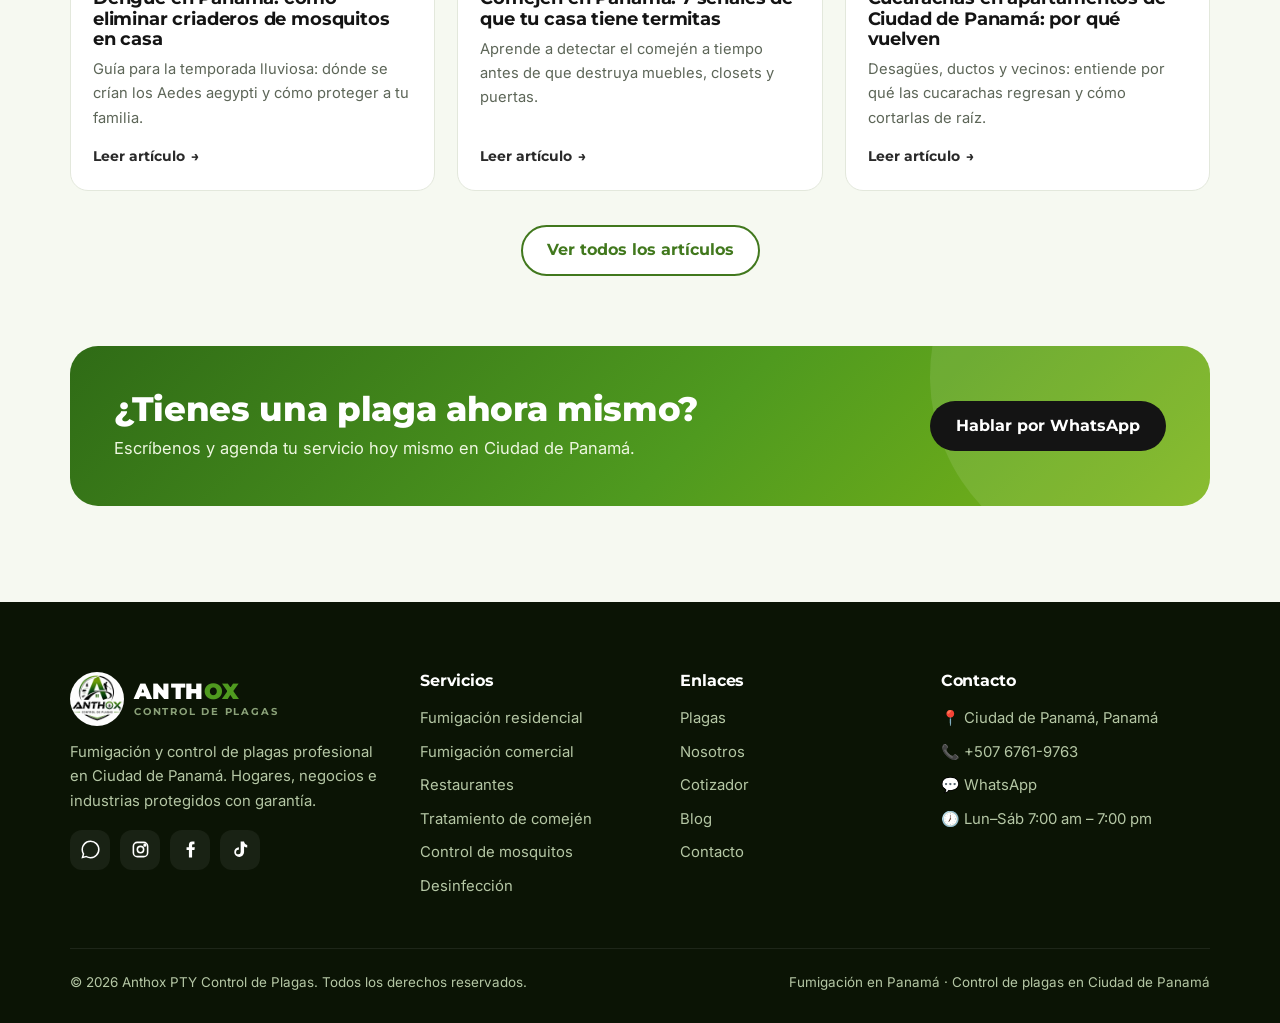
==== commit a463fd26: "Sitio web Anthox PTY: landing de 5 secciones, blog SEO, widget de WhatsApp y guía SEO local Co-Autho" ====
--- a/index.html
+++ b/index.html
@@ -1,721 +1,593 @@
 <!DOCTYPE html>
-<html lang="es">
+<html lang="es-PA" data-root="">
 <head>
   <meta charset="UTF-8">
-  <meta name="viewport" content="width=device-width, initial-scale=1.0">
-  <title>BMW Motorrad | Make Life a Ride</title>
-  <meta name="description" content="Página de inicio de BMW Motorrad: motocicletas, prueba de manejo, concesionarios y más.">
-  <style>
-    /* ============ RESET & BASE ============ */
-    *, *::before, *::after { margin: 0; padding: 0; box-sizing: border-box; }
-
-    :root {
-      --bmw-blue: #0066b1;
-      --bmw-blue-dark: #00518c;
-      --bmw-light-blue: #009ada;
-      --ink: #16171a;
-      --gray-900: #262626;
-      --gray-700: #4d4d4d;
-      --gray-500: #8e8e8e;
-      --gray-300: #d6d6d6;
-      --gray-100: #f2f2f2;
-      --white: #ffffff;
-      --max-w: 1200px;
+  <meta name="viewport" content="width=device-width, initial-scale=1">
+  <title>Fumigación en Panamá | Control de Plagas 24/7 – Anthox PTY</title>
+  <meta name="description" content="Fumigación y control de plagas en Ciudad de Panamá: cucarachas, comején, ratas, mosquitos, chinches y hormigas. Casas, apartamentos y negocios. Cotiza gratis por WhatsApp +507 6761-9763.">
+  <meta name="keywords" content="fumigación Panamá, control de plagas Panamá, fumigadora en Panamá, fumigación de comején, fumigar casa Panamá, exterminador de cucarachas, control de roedores Panamá">
+  <link rel="canonical" href="https://www.anthoxpty.com/">
+  <meta name="robots" content="index, follow, max-image-preview:large">
+  <meta name="geo.region" content="PA-8">
+  <meta name="geo.placename" content="Ciudad de Panamá">
+  <meta name="geo.position" content="8.9824;-79.5199">
+  <meta name="ICBM" content="8.9824, -79.5199">
+  <meta name="theme-color" content="#41781d">
+
+  <!-- Open Graph / redes sociales -->
+  <meta property="og:type" content="website">
+  <meta property="og:locale" content="es_PA">
+  <meta property="og:site_name" content="Anthox PTY Control de Plagas">
+  <meta property="og:title" content="Fumigación y Control de Plagas en Panamá | Anthox PTY">
+  <meta property="og:description" content="Eliminamos cucarachas, comején, ratas, mosquitos y más. Servicio residencial y comercial en Ciudad de Panamá. Cotiza gratis por WhatsApp.">
+  <meta property="og:url" content="https://www.anthoxpty.com/">
+  <meta property="og:image" content="https://www.anthoxpty.com/assets/img/anthox-logo.jpg">
+  <meta name="twitter:card" content="summary_large_image">
+
+  <link rel="icon" type="image/png" href="favicon.png">
+  <link rel="apple-touch-icon" href="assets/img/apple-touch-icon.png">
+  <link rel="preconnect" href="https://fonts.googleapis.com">
+  <link rel="preconnect" href="https://fonts.gstatic.com" crossorigin>
+  <link href="https://fonts.googleapis.com/css2?family=Inter:wght@400;500;600;700&family=Montserrat:wght@600;700;800;900&display=swap" rel="stylesheet">
+  <link rel="stylesheet" href="css/styles.css">
+
+  <!-- Datos estructurados: Negocio local (clave para Google Maps / Perfil de Empresa) -->
+  <script type="application/ld+json">
+  {
+    "@context": "https://schema.org",
+    "@type": ["LocalBusiness", "HomeAndConstructionBusiness"],
+    "@id": "https://www.anthoxpty.com/#negocio",
+    "name": "Anthox PTY Control de Plagas",
+    "alternateName": "Anthox PTY",
+    "description": "Empresa de fumigación y control de plagas en Ciudad de Panamá. Servicio residencial, comercial e industrial contra cucarachas, comején, roedores, mosquitos, chinches, hormigas y más.",
+    "url": "https://www.anthoxpty.com/",
+    "logo": "https://www.anthoxpty.com/assets/img/anthox-logo.jpg",
+    "image": "https://www.anthoxpty.com/assets/img/anthox-logo.jpg",
+    "telephone": "+507-6761-9763",
+    "priceRange": "$$",
+    "currenciesAccepted": "USD, PAB",
+    "paymentAccepted": "Efectivo, Yappy, Transferencia, Tarjeta",
+    "address": {
+      "@type": "PostalAddress",
+      "addressLocality": "Ciudad de Panamá",
+      "addressRegion": "Panamá",
+      "addressCountry": "PA"
+    },
+    "geo": { "@type": "GeoCoordinates", "latitude": 8.9824, "longitude": -79.5199 },
+    "areaServed": [
+      {"@type": "City", "name": "Ciudad de Panamá"},
+      {"@type": "City", "name": "San Miguelito"},
+      {"@type": "City", "name": "Arraiján"},
+      {"@type": "City", "name": "La Chorrera"},
+      {"@type": "Place", "name": "Costa del Este"},
+      {"@type": "Place", "name": "Condado del Rey"},
+      {"@type": "Place", "name": "Clayton"},
+      {"@type": "Place", "name": "Panamá Pacífico"}
+    ],
+    "openingHoursSpecification": [
+      {"@type": "OpeningHoursSpecification", "dayOfWeek": ["Monday","Tuesday","Wednesday","Thursday","Friday","Saturday"], "opens": "07:00", "closes": "19:00"}
+    ],
+    "contactPoint": {
+      "@type": "ContactPoint", "telephone": "+507-6761-9763", "contactType": "customer service",
+      "areaServed": "PA", "availableLanguage": ["Spanish", "English"]
+    },
+    "sameAs": [
+      "https://wa.me/50767619763"
+    ],
+    "hasOfferCatalog": {
+      "@type": "OfferCatalog",
+      "name": "Servicios de control de plagas",
+      "itemListElement": [
+        {"@type": "Offer", "itemOffered": {"@type": "Service", "name": "Fumigación residencial", "areaServed": "Ciudad de Panamá"}},
+        {"@type": "Offer", "itemOffered": {"@type": "Service", "name": "Fumigación comercial y de restaurantes", "areaServed": "Ciudad de Panamá"}},
+        {"@type": "Offer", "itemOffered": {"@type": "Service", "name": "Tratamiento de comején (termitas)", "areaServed": "Ciudad de Panamá"}},
+        {"@type": "Offer", "itemOffered": {"@type": "Service", "name": "Control de roedores", "areaServed": "Ciudad de Panamá"}},
+        {"@type": "Offer", "itemOffered": {"@type": "Service", "name": "Control de mosquitos y prevención del dengue", "areaServed": "Ciudad de Panamá"}},
+        {"@type": "Offer", "itemOffered": {"@type": "Service", "name": "Eliminación de chinches de cama", "areaServed": "Ciudad de Panamá"}},
+        {"@type": "Offer", "itemOffered": {"@type": "Service", "name": "Desinfección y sanitización de ambientes", "areaServed": "Ciudad de Panamá"}}
+      ]
     }
-
-    html { scroll-behavior: smooth; }
-
-    body {
-      font-family: "Helvetica Neue", Helvetica, Arial, sans-serif;
-      color: var(--ink);
-      background: var(--white);
-      line-height: 1.55;
-    }
-
-    img, svg { max-width: 100%; display: block; }
-    a { color: inherit; text-decoration: none; }
-    ul { list-style: none; }
-
-    .container { max-width: var(--max-w); margin: 0 auto; padding: 0 24px; }
-
-    .section-title {
-      font-size: clamp(1.6rem, 3.5vw, 2.4rem);
-      font-weight: 700;
-      text-transform: uppercase;
-      letter-spacing: .02em;
-      margin-bottom: .4em;
-    }
-    .section-sub { color: var(--gray-700); max-width: 640px; margin-bottom: 2.2rem; }
-
-    .btn {
-      display: inline-block;
-      padding: 13px 30px;
-      font-size: .95rem;
-      font-weight: 700;
-      text-transform: uppercase;
-      letter-spacing: .04em;
-      border: 2px solid transparent;
-      cursor: pointer;
-      transition: background .2s, color .2s, border-color .2s;
-    }
-    .btn-primary { background: var(--bmw-blue); color: var(--white); }
-    .btn-primary:hover { background: var(--bmw-blue-dark); }
-    .btn-outline { background: transparent; color: var(--white); border-color: var(--white); }
-    .btn-outline:hover { background: var(--white); color: var(--ink); }
-    .btn-dark { background: var(--ink); color: var(--white); }
-    .btn-dark:hover { background: var(--gray-700); }
-
-    /* ============ TOP BAR ============ */
-    .topbar {
-      background: var(--ink);
-      color: var(--gray-300);
-      font-size: .78rem;
-    }
-    .topbar-inner {
-      display: flex; justify-content: flex-end; gap: 22px;
-      padding: 7px 24px; max-width: var(--max-w); margin: 0 auto;
-    }
-    .topbar a:hover { color: var(--white); }
-
-    /* ============ HEADER / NAV ============ */
-    header.site-header {
-      position: sticky; top: 0; z-index: 100;
-      background: var(--white);
-      border-bottom: 1px solid var(--gray-300);
-    }
-    .nav-inner {
-      max-width: var(--max-w); margin: 0 auto; padding: 0 24px;
-      display: flex; align-items: center; justify-content: space-between;
-      height: 72px;
-    }
-    .brand { display: flex; align-items: center; gap: 12px; }
-    .brand-name { font-weight: 700; font-size: 1.05rem; letter-spacing: .06em; }
-    .brand-name span { display: block; font-size: .68rem; font-weight: 400; color: var(--gray-700); letter-spacing: .22em; text-transform: uppercase; }
-
-    nav.main-nav ul { display: flex; gap: 4px; }
-    nav.main-nav a {
-      display: block; padding: 26px 16px;
-      font-size: .88rem; font-weight: 600; text-transform: uppercase; letter-spacing: .03em;
-      border-bottom: 3px solid transparent;
-    }
-    nav.main-nav a:hover, nav.main-nav a.active { border-bottom-color: var(--bmw-blue); color: var(--bmw-blue); }
-
-    .nav-toggle {
-      display: none; background: none; border: 0; cursor: pointer;
-      width: 42px; height: 42px; position: relative;
-    }
-    .nav-toggle span, .nav-toggle span::before, .nav-toggle span::after {
-      content: ""; position: absolute; left: 8px; right: 8px; height: 2px; background: var(--ink);
-    }
-    .nav-toggle span { top: 20px; }
-    .nav-toggle span::before { top: -8px; }
-    .nav-toggle span::after { top: 8px; }
-
-    /* ============ HERO ============ */
-    .hero {
-      position: relative;
-      min-height: 82vh;
-      display: flex; align-items: flex-end;
-      color: var(--white);
-      background:
-        radial-gradient(ellipse at 75% 20%, rgba(0,154,218,.35), transparent 55%),
-        linear-gradient(160deg, #0b0d10 0%, #14181d 45%, #232a33 100%);
-      overflow: hidden;
-    }
-    .hero::after {
-      content: "";
-      position: absolute; inset: 0;
-      background:
-        linear-gradient(to top, rgba(0,0,0,.72) 0%, rgba(0,0,0,0) 45%);
-      pointer-events: none;
-    }
-    .hero-road {
-      position: absolute; bottom: -6%; left: 50%; transform: translateX(-50%);
-      width: 140%; height: 45%;
-      background: linear-gradient(to top, #05070a 30%, transparent);
-      border-radius: 50% 50% 0 0 / 100% 100% 0 0;
-    }
-    .hero-inner {
-      position: relative; z-index: 2;
-      max-width: var(--max-w); margin: 0 auto; width: 100%;
-      padding: 120px 24px 90px;
-    }
-    .hero-kicker {
-      color: var(--bmw-light-blue); font-weight: 700; letter-spacing: .28em;
-      text-transform: uppercase; font-size: .8rem; margin-bottom: 12px;
-    }
-    .hero h1 {
-      font-size: clamp(2.4rem, 6.5vw, 4.6rem);
-      text-transform: uppercase; line-height: 1.05; letter-spacing: .01em;
-      max-width: 700px;
-    }
-    .hero p.lead { margin: 18px 0 30px; max-width: 520px; color: #dfe4e9; font-size: 1.05rem; }
-    .hero-cta { display: flex; gap: 14px; flex-wrap: wrap; }
-    .hero-badge {
-      position: absolute; top: 90px; right: 6%;
-      text-align: right; opacity: .9; z-index: 2;
-    }
-    .hero-badge strong { display:block; font-size: clamp(3rem, 9vw, 6.5rem); line-height: 1; color: rgba(255,255,255,.10); font-weight: 800; letter-spacing:.02em;}
-
-    /* ============ CATEGORY GRID ============ */
-    .categories { padding: 84px 0 40px; }
-    .cat-grid {
-      display: grid; grid-template-columns: repeat(3, 1fr); gap: 18px;
-    }
-    .cat-card {
-      position: relative; min-height: 230px; padding: 26px;
-      display: flex; flex-direction: column; justify-content: flex-end;
-      color: var(--white); overflow: hidden; cursor: pointer;
-      transition: transform .25s;
-    }
-    .cat-card:hover { transform: translateY(-4px); }
-    .cat-card h3 { text-transform: uppercase; font-size: 1.25rem; letter-spacing: .04em; }
-    .cat-card p { font-size: .85rem; color: rgba(255,255,255,.82); }
-    .cat-card .arrow { position: absolute; top: 20px; right: 20px; font-size: 1.3rem; opacity:.85; }
-    .cat-sport     { background: linear-gradient(150deg,#1a2740,#0f68ad 90%); }
-    .cat-tour      { background: linear-gradient(150deg,#20262c,#4a5a68 90%); }
-    .cat-roadster  { background: linear-gradient(150deg,#2a2125,#8c2f39 90%); }
-    .cat-heritage  { background: linear-gradient(150deg,#241f1a,#7a6a4f 90%); }
-    .cat-adventure { background: linear-gradient(150deg,#1c2420,#3f7a52 90%); }
-    .cat-urban     { background: linear-gradient(150deg,#22222a,#5b5e9e 90%); }
-
-    /* ============ FEATURED MODELS ============ */
-    .models { padding: 60px 0 84px; }
-    .model-grid { display: grid; grid-template-columns: repeat(3, 1fr); gap: 24px; }
-    .model-card {
-      border: 1px solid var(--gray-300); background: var(--white);
-      display: flex; flex-direction: column;
-      transition: box-shadow .25s;
-    }
-    .model-card:hover { box-shadow: 0 14px 34px rgba(0,0,0,.12); }
-    .model-visual {
-      height: 190px; display:flex; align-items:center; justify-content:center;
-      font-size: 3.6rem; color: var(--white);
-    }
-    .mv-1 { background: linear-gradient(135deg,#11324e,#0066b1); }
-    .mv-2 { background: linear-gradient(135deg,#2b2b2b,#5c6670); }
-    .mv-3 { background: linear-gradient(135deg,#3a1f24,#a63a46); }
-    .model-body { padding: 22px; flex: 1; display: flex; flex-direction: column; }
-    .model-tag { font-size: .72rem; font-weight: 700; text-transform: uppercase; letter-spacing: .16em; color: var(--bmw-blue); margin-bottom: 6px; }
-    .model-body h3 { font-size: 1.35rem; text-transform: uppercase; }
-    .model-body p { font-size: .9rem; color: var(--gray-700); margin: 8px 0 16px; flex: 1; }
-    .model-price { font-weight: 700; margin-bottom: 16px; }
-    .model-price small { display:block; font-weight: 400; color: var(--gray-500); }
-    .model-links { display: flex; gap: 10px; }
-    .link-cta {
-      font-size: .82rem; font-weight: 700; text-transform: uppercase; letter-spacing: .05em;
-      color: var(--bmw-blue); border-bottom: 2px solid transparent; padding-bottom: 2px;
-    }
-    .link-cta:hover { border-bottom-color: var(--bmw-blue); }
-
-    /* ============ BANNER CTA ============ */
-    .banner {
-      background:
-        radial-gradient(ellipse at 20% 50%, rgba(0,102,177,.5), transparent 60%),
-        linear-gradient(120deg, #101418, #1d242c);
-      color: var(--white); padding: 74px 0; text-align: left;
-    }
-    .banner-inner { display:flex; align-items:center; justify-content: space-between; gap: 30px; flex-wrap: wrap; }
-    .banner h2 { font-size: clamp(1.5rem,3.4vw,2.2rem); text-transform: uppercase; max-width: 560px; }
-    .banner p { color: #c9d2da; margin-top: 8px; max-width: 520px; }
-
-    /* ============ FORMS (GENERAL) ============ */
-    .form-section { padding: 84px 0; }
-    .form-section.alt { background: var(--gray-100); }
-    .form-wrap {
-      background: var(--white); border: 1px solid var(--gray-300);
-      padding: 40px; max-width: 860px;
-    }
-    .form-section.alt .form-wrap { box-shadow: 0 10px 30px rgba(0,0,0,.06); }
-    .form-grid { display: grid; grid-template-columns: 1fr 1fr; gap: 18px 22px; }
-    .form-field { display: flex; flex-direction: column; }
-    .form-field.full { grid-column: 1 / -1; }
-    .form-field label {
-      font-size: .78rem; font-weight: 700; text-transform: uppercase;
-      letter-spacing: .08em; margin-bottom: 7px; color: var(--gray-900);
-    }
-    .form-field label .req { color: #c1121f; }
-    .form-field input,
-    .form-field select,
-    .form-field textarea {
-      font: inherit; padding: 12px 14px;
-      border: 1px solid var(--gray-300); background: var(--white);
-      outline: none; transition: border-color .2s;
-    }
-    .form-field input:focus,
-    .form-field select:focus,
-    .form-field textarea:focus { border-color: var(--bmw-blue); }
-    .form-field textarea { resize: vertical; min-height: 110px; }
-    .check-field { grid-column: 1 / -1; display: flex; gap: 10px; align-items: flex-start; font-size: .85rem; color: var(--gray-700); }
-    .check-field input { margin-top: 3px; accent-color: var(--bmw-blue); }
-    .form-actions { grid-column: 1 / -1; margin-top: 6px; }
-    .form-note { grid-column: 1 / -1; font-size: .78rem; color: var(--gray-500); }
-    .form-msg {
-      display: none; grid-column: 1 / -1;
-      padding: 14px 16px; font-size: .9rem; font-weight: 600;
-    }
-    .form-msg.ok { display: block; background: #e7f4ea; color: #1d6b32; border: 1px solid #bfe3c8; }
-    .form-msg.err { display: block; background: #fdeaea; color: #a31621; border: 1px solid #f3c2c6; }
-
-    /* ============ NEWSLETTER ============ */
-    .newsletter { background: var(--ink); color: var(--white); padding: 64px 0; }
-    .newsletter-inner { display: grid; grid-template-columns: 1.1fr 1fr; gap: 40px; align-items: center; }
-    .newsletter h2 { text-transform: uppercase; font-size: clamp(1.4rem,3vw,2rem); }
-    .newsletter p { color: var(--gray-300); margin-top: 8px; font-size: .95rem; }
-    .newsletter-form { display: flex; flex-direction: column; gap: 12px; }
-    .newsletter-row { display: flex; gap: 10px; }
-    .newsletter-row input {
-      flex: 1; font: inherit; padding: 13px 15px; border: 1px solid var(--gray-700);
-      background: #1f2126; color: var(--white); outline: none;
-    }
-    .newsletter-row input:focus { border-color: var(--bmw-light-blue); }
-    .newsletter .check-field { color: var(--gray-300); }
-    .newsletter .form-msg { grid-column: auto; }
-
-    /* ============ FOOTER ============ */
-    footer.site-footer { background: #0c0d0f; color: var(--gray-300); font-size: .88rem; }
-    .footer-grid {
-      display: grid; grid-template-columns: repeat(4, 1fr); gap: 30px;
-      padding: 60px 0 40px;
-    }
-    .footer-grid h4 {
-      color: var(--white); text-transform: uppercase; font-size: .82rem;
-      letter-spacing: .1em; margin-bottom: 14px;
-    }
-    .footer-grid li { margin-bottom: 9px; }
-    .footer-grid a:hover { color: var(--white); text-decoration: underline; }
-    .footer-bottom {
-      border-top: 1px solid #24262a; padding: 22px 0;
-      display: flex; justify-content: space-between; gap: 16px; flex-wrap: wrap;
-      font-size: .78rem; color: var(--gray-500);
-    }
-    .footer-bottom nav { display: flex; gap: 18px; flex-wrap: wrap; }
-    .social { display: flex; gap: 14px; margin-top: 6px; }
-    .social a {
-      width: 38px; height: 38px; border: 1px solid var(--gray-700);
-      display: flex; align-items: center; justify-content: center; border-radius: 50%;
-      font-weight: 700; font-size: .8rem;
-    }
-    .social a:hover { border-color: var(--white); color: var(--white); }
-
-    /* ============ RESPONSIVE ============ */
-    @media (max-width: 900px) {
-      .cat-grid { grid-template-columns: repeat(2, 1fr); }
-      .model-grid { grid-template-columns: 1fr; }
-      .newsletter-inner { grid-template-columns: 1fr; }
-      .footer-grid { grid-template-columns: repeat(2, 1fr); }
-      nav.main-nav {
-        display: none;
-        position: absolute; top: 72px; left: 0; right: 0;
-        background: var(--white); border-bottom: 1px solid var(--gray-300);
-      }
-      nav.main-nav.open { display: block; }
-      nav.main-nav ul { flex-direction: column; }
-      nav.main-nav a { padding: 15px 24px; border-bottom: 1px solid var(--gray-100); }
-      .nav-toggle { display: block; }
-      .hero-badge { display: none; }
-    }
-    @media (max-width: 560px) {
-      .cat-grid { grid-template-columns: 1fr; }
-      .form-grid { grid-template-columns: 1fr; }
-      .form-wrap { padding: 26px 20px; }
-      .newsletter-row { flex-direction: column; }
-      .topbar-inner { justify-content: center; }
-    }
-  </style>
+  }
+  </script>
+  <script type="application/ld+json">
+  {
+    "@context": "https://schema.org",
+    "@type": "FAQPage",
+    "mainEntity": [
+      {"@type": "Question", "name": "¿Cuánto cuesta fumigar una casa en Panamá?",
+       "acceptedAnswer": {"@type": "Answer", "text": "El precio depende del tamaño del inmueble, el tipo de plaga y el nivel de infestación. Un apartamento estándar en Ciudad de Panamá suele partir desde unos 45 USD. Usa nuestro cotizador en línea o escríbenos por WhatsApp al +507 6761-9763 para un precio exacto sin costo."}},
+      {"@type": "Question", "name": "¿Tengo que salir de mi casa durante la fumigación?",
+       "acceptedAnswer": {"@type": "Answer", "text": "En la mayoría de servicios con gel y aspersión de bajo impacto recomendamos ausentarse de 2 a 4 horas, junto con niños y mascotas, y ventilar al regresar. Te damos instrucciones exactas antes de la visita."}},
+      {"@type": "Question", "name": "¿Los productos son seguros para niños y mascotas?",
+       "acceptedAnswer": {"@type": "Answer", "text": "Sí. Usamos productos de baja toxicidad aprobados para uso en Panamá y los aplicamos con técnicas focalizadas. Una vez seco el producto y ventilado el lugar, el área es segura."}},
+      {"@type": "Question", "name": "¿Cada cuánto debo fumigar mi casa o negocio?",
+       "acceptedAnswer": {"@type": "Answer", "text": "Por el clima tropical de Panamá recomendamos un servicio preventivo cada 3 meses en hogares y mensual o bimestral en restaurantes y negocios de alimentos."}},
+      {"@type": "Question", "name": "¿Atienden emergencias y fines de semana?",
+       "acceptedAnswer": {"@type": "Answer", "text": "Sí, atendemos de lunes a sábado y coordinamos servicios urgentes. Escríbenos por WhatsApp y te respondemos en minutos."}},
+      {"@type": "Question", "name": "¿Entregan certificado de fumigación para el MINSA?",
+       "acceptedAnswer": {"@type": "Answer", "text": "Sí. A negocios y comercios les entregamos constancia o certificado de fumigación con fecha, productos aplicados y áreas tratadas, útil para inspecciones sanitarias."}}
+    ]
+  }
+  </script>
 </head>
 <body>
-
-  <!-- ============ TOP BAR ============ -->
-  <div class="topbar">
-    <div class="topbar-inner">
-      <a href="#dealer">Buscar concesionario</a>
-      <a href="#test-ride">Prueba de manejo</a>
-      <a href="#contacto">Contacto</a>
-      <a href="#">ES | EN</a>
-    </div>
-  </div>
-
-  <!-- ============ HEADER ============ -->
-  <header class="site-header">
-    <div class="nav-inner">
-      <a class="brand" href="#" aria-label="BMW Motorrad - Inicio">
-        <svg width="46" height="46" viewBox="0 0 100 100" role="img" aria-label="Logo">
-          <circle cx="50" cy="50" r="48" fill="#16171a"/>
-          <circle cx="50" cy="50" r="36" fill="#ffffff"/>
-          <path d="M50 14 A36 36 0 0 1 86 50 L50 50 Z" fill="#0066b1"/>
-          <path d="M50 86 A36 36 0 0 1 14 50 L50 50 Z" fill="#0066b1"/>
-        </svg>
-        <span class="brand-name">BMW Motorrad<span>Make Life a Ride</span></span>
+<a class="skip-link" href="#main">Saltar al contenido</a>
+
+<div class="topbar">
+  <div class="container">
+    <div><span class="pill">NUEVO</span> 15% de descuento en tu primer servicio en Ciudad de Panamá</div>
+    <div class="hide-sm">📞 <a href="tel:+50767619763">+507 6761-9763</a> · Lun–Sáb 7:00 am – 7:00 pm</div>
+  </div>
+</div>
+
+<header class="header">
+  <div class="container">
+    <a class="brand" href="#inicio" aria-label="Anthox PTY – inicio">
+      <img src="assets/img/favicon-512.png" alt="Logo de Anthox PTY Control de Plagas" width="54" height="54">
+      <span class="brand-text">ANTH<span>OX</span><small>CONTROL DE PLAGAS</small></span>
+    </a>
+    <nav class="nav" aria-label="Principal">
+      <ul>
+        <li><a href="#inicio">Inicio</a></li>
+        <li><a href="#servicios">Servicios</a></li>
+        <li><a href="#plagas">Plagas</a></li>
+        <li><a href="#nosotros">Nosotros</a></li>
+        <li><a href="blog/">Blog</a></li>
+        <li><a href="#contacto">Contacto</a></li>
+        <li><a class="btn btn-primary" href="#cotizar">Cotizar gratis</a></li>
+      </ul>
+    </nav>
+    <button class="menu-toggle" type="button" aria-label="Abrir menú" aria-expanded="false"><span></span></button>
+  </div>
+</header>
+
+<main id="main">
+
+<!-- =================== 1. INICIO / HERO =================== -->
+<section class="hero" id="inicio">
+  <div class="container">
+    <div class="reveal">
+      <span class="eyebrow"><span class="dot"></span> Fumigadora en Ciudad de Panamá</span>
+      <h1>Fumigación y control de plagas en <span class="hl">Panamá</span><br>
+        adiós a las <span class="typed" data-words='["cucarachas","ratas","comején","mosquitos","chinches","hormigas"]'>cucarachas</span></h1>
+      <p class="lead">Protegemos tu hogar y tu negocio con tratamientos profesionales, productos de baja toxicidad seguros para niños y mascotas, y garantía por escrito. Cotiza en minutos por WhatsApp.</p>
+      <div class="hero-ctas">
+        <a class="btn btn-wa" href="https://wa.me/50767619763?text=Hola%20Anthox%20PTY%2C%20quiero%20cotizar%20una%20fumigaci%C3%B3n" target="_blank" rel="noopener">
+          <svg viewBox="0 0 24 24" fill="currentColor" aria-hidden="true"><path d="M12.05 21.5a9.5 9.5 0 0 1-4.84-1.33l-.35-.2-3.6.94.96-3.5-.23-.36A9.48 9.48 0 0 1 2.5 12 9.52 9.52 0 0 1 12.05 2.5 9.45 9.45 0 0 1 21.5 12a9.5 9.5 0 0 1-9.45 9.5zm8.08-17.6A11.4 11.4 0 0 0 12.05.5 11.46 11.46 0 0 0 2.13 17.67L.5 23.5l5.97-1.57A11.44 11.44 0 0 0 23.5 12c0-3.06-1.19-5.94-3.37-8.1z"/></svg>
+          Cotizar por WhatsApp</a>
+        <a class="btn btn-ghost" href="tel:+50767619763">
+          <svg viewBox="0 0 24 24" fill="none" stroke="currentColor" stroke-width="2" aria-hidden="true"><path d="M22 16.9v3a2 2 0 0 1-2.2 2 19.8 19.8 0 0 1-8.6-3.1 19.5 19.5 0 0 1-6-6A19.8 19.8 0 0 1 2.1 4.2 2 2 0 0 1 4.1 2h3a2 2 0 0 1 2 1.7c.1.9.4 1.8.7 2.7a2 2 0 0 1-.5 2.1L8 9.8a16 16 0 0 0 6 6l1.3-1.3a2 2 0 0 1 2.1-.4c.9.3 1.8.6 2.7.7a2 2 0 0 1 1.7 2z"/></svg>
+          Llamar ahora</a>
+      </div>
+      <div class="hero-badges">
+        <div><svg viewBox="0 0 24 24" fill="none" stroke="currentColor" stroke-width="2.4"><path d="M12 22s8-4 8-10V5l-8-3-8 3v7c0 6 8 10 8 10z"/><path d="M9 12l2 2 4-4"/></svg> Garantía por escrito</div>
+        <div><svg viewBox="0 0 24 24" fill="none" stroke="currentColor" stroke-width="2.4"><circle cx="12" cy="12" r="10"/><path d="M12 6v6l4 2"/></svg> Atención el mismo día</div>
+        <div><svg viewBox="0 0 24 24" fill="none" stroke="currentColor" stroke-width="2.4"><path d="M7 20s-4-3-4-9a9 9 0 0 1 18 0c0 6-4 9-4 9"/><path d="M12 11v10"/></svg> Eco-amigable</div>
+      </div>
+    </div>
+
+    <div class="hero-card reveal d2" id="cotizar">
+      <div class="hero-logo"><img src="assets/img/favicon-512.png" alt="" width="88" height="88"></div>
+      <h2>Cotización gratis en 2 minutos</h2>
+      <p class="small">Te respondemos por WhatsApp con precio y disponibilidad.</p>
+      <form class="form-grid" data-wa-form>
+        <div class="form-row">
+          <div><label for="h-nombre">Nombre</label><input id="h-nombre" name="Nombre" required placeholder="Tu nombre"></div>
+          <div><label for="h-zona">Zona / Corregimiento</label><input id="h-zona" name="Zona" placeholder="Ej. San Francisco"></div>
+        </div>
+        <div class="form-row">
+          <div><label for="h-tipo">Tipo de lugar</label>
+            <select id="h-tipo" name="Tipo de lugar"><option>Apartamento</option><option>Casa</option><option>Oficina</option><option>Restaurante</option><option>Local comercial</option><option>Bodega / Industria</option></select></div>
+          <div><label for="h-plaga">Plaga</label>
+            <select id="h-plaga" name="Plaga"><option>Cucarachas</option><option>Comején / Termitas</option><option>Ratas / Ratones</option><option>Mosquitos</option><option>Chinches de cama</option><option>Hormigas</option><option>Arañas / Alacranes</option><option>Preventivo general</option></select></div>
+        </div>
+        <button class="btn btn-primary" type="submit">Recibir mi cotización →</button>
+      </form>
+    </div>
+  </div>
+  <svg class="hero-wave" viewBox="0 0 1440 80" preserveAspectRatio="none" aria-hidden="true"><path fill="currentColor" d="M0 40c240 40 480 40 720 20S1200 0 1440 30v50H0z"/></svg>
+</section>
+
+<div class="stats">
+  <div class="container">
+    <div class="stats-grid reveal">
+      <div class="stat"><strong data-count="15" data-suffix="+">0</strong><span>Tipos de plagas controladas</span></div>
+      <div class="stat"><strong data-count="90" data-suffix=" días">0</strong><span>De garantía en tratamientos</span></div>
+      <div class="stat"><strong data-count="24" data-suffix="h">0</strong><span>Respuesta máxima</span></div>
+      <div class="stat"><strong data-count="100" data-suffix="%">0</strong><span>Técnicos capacitados</span></div>
+    </div>
+  </div>
+</div>
+
+<!-- =================== 2. SERVICIOS =================== -->
+<section class="section" id="servicios">
+  <div class="container">
+    <div class="section-head reveal">
+      <span class="kicker">Nuestros servicios</span>
+      <h2>Servicios de fumigación para cada espacio en Panamá</h2>
+      <p>Desde un apartamento en El Cangrejo hasta una bodega en Juan Díaz: diseñamos un plan a la medida de tu plaga y tu espacio.</p>
+    </div>
+
+    <div class="tabs" role="tablist" aria-label="Filtrar servicios">
+      <button class="tab" role="tab" aria-selected="true" data-filter="all">Todos</button>
+      <button class="tab" role="tab" aria-selected="false" data-filter="hogar">Hogar</button>
+      <button class="tab" role="tab" aria-selected="false" data-filter="negocio">Negocios</button>
+      <button class="tab" role="tab" aria-selected="false" data-filter="especial">Especializados</button>
+    </div>
+
+    <div class="services-grid">
+      <article class="service-card reveal" data-cat="hogar">
+        <div class="service-icon"><svg viewBox="0 0 24 24" fill="none" stroke="currentColor" stroke-width="2"><path d="M3 11l9-8 9 8"/><path d="M5 10v10h14V10"/><path d="M10 20v-6h4v6"/></svg></div>
+        <span class="tag">Hogar</span>
+        <h3>Fumigación residencial</h3>
+        <p>Casas y apartamentos libres de plagas con tratamientos discretos y sin olores fuertes.</p>
+        <ul><li>Gel, aspersión y polvos focalizados</li><li>Seguro para niños y mascotas</li><li>Plan preventivo trimestral</li></ul>
+        <a class="link-arrow" href="#" data-wa="Hola, quiero cotizar fumigación residencial.">Cotizar</a>
+      </article>
+      <article class="service-card reveal d1" data-cat="negocio">
+        <div class="service-icon"><svg viewBox="0 0 24 24" fill="none" stroke="currentColor" stroke-width="2"><rect x="3" y="7" width="18" height="14" rx="2"/><path d="M8 7V4h8v3M3 12h18"/></svg></div>
+        <span class="tag">Negocios</span>
+        <h3>Fumigación comercial</h3>
+        <p>Oficinas, locales, hoteles y edificios (PH) con horarios flexibles nocturnos o fines de semana.</p>
+        <ul><li>Certificado de fumigación</li><li>Contratos mensuales</li><li>Reportes de cada visita</li></ul>
+        <a class="link-arrow" href="#" data-wa="Hola, necesito fumigación comercial para mi negocio.">Cotizar</a>
+      </article>
+      <article class="service-card reveal d2" data-cat="negocio">
+        <div class="service-icon"><svg viewBox="0 0 24 24" fill="none" stroke="currentColor" stroke-width="2"><path d="M4 3v8a3 3 0 0 0 6 0V3M7 3v18M17 21V3c-2 0-4 3-4 7s2 4 4 4"/></svg></div>
+        <span class="tag">Negocios</span>
+        <h3>Restaurantes y alimentos</h3>
+        <p>Programas de manejo integrado de plagas (MIP) pensados para inspecciones sanitarias del MINSA.</p>
+        <ul><li>Constancia para inspección</li><li>Estaciones de monitoreo</li><li>Productos grado alimentario</li></ul>
+        <a class="link-arrow" href="#" data-wa="Hola, tengo un restaurante y necesito un programa de control de plagas.">Cotizar</a>
+      </article>
+      <article class="service-card reveal" data-cat="especial hogar">
+        <div class="service-icon"><svg viewBox="0 0 24 24" fill="none" stroke="currentColor" stroke-width="2"><path d="M3 21h18M5 21V9l7-5 7 5v12"/><path d="M9 21v-4h6v4M9 12h.01M15 12h.01"/></svg></div>
+        <span class="tag">Especializado</span>
+        <h3>Tratamiento de comején</h3>
+        <p>Eliminamos termitas de madera seca y subterráneas en muebles, closets, techos y estructuras.</p>
+        <ul><li>Inspección con diagnóstico</li><li>Inyección localizada</li><li>Barrera preventiva</li></ul>
+        <a class="link-arrow" href="#" data-wa="Hola, tengo comején y quiero una inspección.">Cotizar</a>
+      </article>
+      <article class="service-card reveal d1" data-cat="especial hogar negocio">
+        <div class="service-icon"><svg viewBox="0 0 24 24" fill="none" stroke="currentColor" stroke-width="2"><path d="M12 2c-3 4-6 7-6 11a6 6 0 0 0 12 0c0-4-3-7-6-11z"/><path d="M9 14a3 3 0 0 0 3 3"/></svg></div>
+        <span class="tag">Especializado</span>
+        <h3>Control de mosquitos y dengue</h3>
+        <p>Nebulización, larvicidas y eliminación de criaderos de Aedes aegypti en patios y áreas verdes.</p>
+        <ul><li>Ideal en temporada lluviosa</li><li>Patios, jardines y PH</li><li>Asesoría de prevención</li></ul>
+        <a class="link-arrow" href="#" data-wa="Hola, necesito control de mosquitos.">Cotizar</a>
+      </article>
+      <article class="service-card reveal d2" data-cat="especial negocio hogar">
+        <div class="service-icon"><svg viewBox="0 0 24 24" fill="none" stroke="currentColor" stroke-width="2"><path d="M12 3l1.9 4.6L19 8l-3.8 3.4L16.3 17 12 14.3 7.7 17l1.1-5.6L5 8l5.1-.4z"/><path d="M4 21h16"/></svg></div>
+        <span class="tag">Especializado</span>
+        <h3>Desinfección y sanitización</h3>
+        <p>Eliminación de virus, bacterias y hongos en oficinas, clínicas, escuelas y vehículos.</p>
+        <ul><li>Amonio cuaternario de 5ª generación</li><li>Termonebulización</li><li>Certificado de desinfección</li></ul>
+        <a class="link-arrow" href="#" data-wa="Hola, quiero cotizar un servicio de desinfección.">Cotizar</a>
+      </article>
+    </div>
+  </div>
+</section>
+
+<!-- =================== 3. PLAGAS =================== -->
+<section class="section section-soft" id="plagas">
+  <div class="container">
+    <div class="section-head reveal">
+      <span class="kicker">Plagas que eliminamos</span>
+      <h2>¡Cucarachas, roedores, comején y otras plagas!</h2>
+      <p>Pasa el cursor (o toca) cada tarjeta para conocer los riesgos y cómo la eliminamos.</p>
+    </div>
+
+    <div class="pests-grid">
+      <button class="pest reveal" type="button" aria-label="Cucarachas: ver detalles">
+        <div class="pest-inner">
+          <div class="pest-face pest-front">
+            <div class="pest-art"><svg viewBox="0 0 64 64" fill="none" stroke="currentColor" stroke-width="2.6" stroke-linecap="round"><ellipse cx="32" cy="36" rx="10" ry="16" fill="#7a3e12" stroke="#3b1d07"/><path d="M32 22v28" stroke="#3b1d07"/><circle cx="32" cy="18" r="5" fill="#3b1d07" stroke="none"/><path d="M29 14C24 6 16 4 10 6M35 14c5-8 13-10 19-8"/><path d="M22 30l-10-6M22 37H9M23 44l-10 8M42 30l10-6M42 37h13M41 44l10 8"/></svg></div>
+            <h3>Cucarachas</h3><span class="hint">Toca para ver más</span>
+          </div>
+          <div class="pest-face pest-back">
+            <div><h3>Cucarachas</h3><p>La americana y la alemana son las más comunes en Panamá. Transmiten salmonela y provocan alergias y asma.</p><p><b>Tratamiento:</b> gel cebo + aspersión residual en desagües y cocinas.</p></div>
+            <span class="risk">Riesgo: alto</span>
+          </div>
+        </div>
+      </button>
+      <button class="pest reveal d1" type="button" aria-label="Roedores: ver detalles">
+        <div class="pest-inner">
+          <div class="pest-face pest-front">
+            <div class="pest-art"><svg viewBox="0 0 64 64" fill="none" stroke="#2a2a2a" stroke-width="2.4" stroke-linecap="round"><path d="M10 40c0-10 9-18 21-18 8 0 13 4 17 8l8 4c2 1 1 4-1 4h-6c-3 5-9 8-18 8H14c-3 0-4-3-4-6z" fill="#555"/><circle cx="42" cy="26" r="5" fill="#777"/><circle cx="50" cy="35" r="1.6" fill="#111"/><path d="M12 44c-6 2-8 8-4 12"/><path d="M24 46l-2 6M36 46l2 6"/></svg></div>
+            <h3>Roedores</h3><span class="hint">Toca para ver más</span>
+          </div>
+          <div class="pest-face pest-back">
+            <div><h3>Ratas y ratones</h3><p>Transmiten leptospirosis y hantavirus, dañan cables y contaminan alimentos. Aumentan en temporada de lluvias.</p><p><b>Tratamiento:</b> estaciones cebaderas, trampas y sellado de accesos.</p></div>
+            <span class="risk">Riesgo: muy alto</span>
+          </div>
+        </div>
+      </button>
+      <button class="pest reveal d2" type="button" aria-label="Mosquitos: ver detalles">
+        <div class="pest-inner">
+          <div class="pest-face pest-front">
+            <div class="pest-art"><svg viewBox="0 0 64 64" fill="none" stroke="#2a2a2a" stroke-width="2.2" stroke-linecap="round"><path d="M32 22l2 22" stroke-width="5"/><path d="M33 44l1 10" stroke-width="3"/><circle cx="31" cy="19" r="4" fill="#2a2a2a"/><path d="M30 16l-8-8"/><path d="M33 26c8-10 18-12 22-8-4 6-12 9-21 10z" fill="#cfd8e3" stroke="#8796a8"/><path d="M31 26c-8-10-18-12-22-8 4 6 12 9 21 10z" fill="#cfd8e3" stroke="#8796a8"/><path d="M33 32l14 8 4 12M32 34l-12 8-4 12M33 30l12-2 8 4"/></svg></div>
+            <h3>Mosquitos</h3><span class="hint">Toca para ver más</span>
+          </div>
+          <div class="pest-face pest-back">
+            <div><h3>Mosquitos</h3><p>El Aedes aegypti transmite dengue, zika y chikungunya. En Panamá los casos suben de mayo a noviembre.</p><p><b>Tratamiento:</b> nebulización y larvicidas en criaderos.</p></div>
+            <span class="risk">Riesgo: muy alto</span>
+          </div>
+        </div>
+      </button>
+      <button class="pest reveal d3" type="button" aria-label="Hormigas: ver detalles">
+        <div class="pest-inner">
+          <div class="pest-face pest-front">
+            <div class="pest-art"><svg viewBox="0 0 64 64" fill="none" stroke="#2a2a2a" stroke-width="2.4" stroke-linecap="round"><circle cx="32" cy="16" r="6" fill="#b2421b"/><ellipse cx="32" cy="29" rx="4.5" ry="6" fill="#b2421b"/><ellipse cx="32" cy="46" rx="9" ry="12" fill="#3b2a24"/><path d="M28 12l-6-8M36 12l6-8M28 27l-12-6-4 6M36 27l12-6 4 6M28 31l-14 4-2 8M36 31l14 4 2 8M28 33l-10 12v10M36 33l10 12v10"/></svg></div>
+            <h3>Hormigas</h3><span class="hint">Toca para ver más</span>
+          </div>
+          <div class="pest-face pest-back">
+            <div><h3>Hormigas</h3><p>Invaden cocinas y alacenas; algunas especies como la hormiga de fuego causan picaduras dolorosas.</p><p><b>Tratamiento:</b> geles cebo que eliminan la colonia completa.</p></div>
+            <span class="risk">Riesgo: medio</span>
+          </div>
+        </div>
+      </button>
+      <button class="pest reveal" type="button" aria-label="Comején: ver detalles">
+        <div class="pest-inner">
+          <div class="pest-face pest-front">
+            <div class="pest-art"><svg viewBox="0 0 64 64" fill="none" stroke="#6b4a1f" stroke-width="2.4" stroke-linecap="round"><circle cx="32" cy="14" r="6" fill="#a8742f"/><path d="M29 9l-4-5M35 9l4-5"/><ellipse cx="32" cy="38" rx="9" ry="18" fill="#f1dfb9"/><path d="M24 30h16M23 37h18M24 44h16"/><path d="M24 24l-12-4M40 24l12-4M23 32l-13 2M41 32l13 2M24 40l-11 8M40 40l11 8"/></svg></div>
+            <h3>Comején</h3><span class="hint">Toca para ver más</span>
+          </div>
+          <div class="pest-face pest-back">
+            <div><h3>Comején (termitas)</h3><p>Destruyen muebles, puertas, closets y estructuras de madera de forma silenciosa. Muy comunes en Panamá.</p><p><b>Tratamiento:</b> inyección y barrera química.</p></div>
+            <span class="risk">Daño estructural</span>
+          </div>
+        </div>
+      </button>
+      <button class="pest reveal d1" type="button" aria-label="Chinches: ver detalles">
+        <div class="pest-inner">
+          <div class="pest-face pest-front">
+            <div class="pest-art"><svg viewBox="0 0 64 64" fill="none" stroke="#4a1d10" stroke-width="2.4" stroke-linecap="round"><ellipse cx="32" cy="38" rx="15" ry="16" fill="#8b2f17"/><path d="M20 34h24M19 41h26M22 48h20" stroke="#5c1f0f"/><ellipse cx="32" cy="20" rx="7" ry="5" fill="#6b2412"/><path d="M28 16l-5-7M36 16l5-7M18 30l-9-4M46 30l9-4M17 40H7M47 40h10M19 48l-8 7M45 48l8 7"/></svg></div>
+            <h3>Chinches</h3><span class="hint">Toca para ver más</span>
+          </div>
+          <div class="pest-face pest-back">
+            <div><h3>Chinches de cama</h3><p>Se esconden en colchones y muebles y pican de noche. Comunes en hoteles, Airbnb y alquileres.</p><p><b>Tratamiento:</b> 2–3 visitas con producto residual.</p></div>
+            <span class="risk">Riesgo: alto</span>
+          </div>
+        </div>
+      </button>
+      <button class="pest reveal d2" type="button" aria-label="Arañas y alacranes: ver detalles">
+        <div class="pest-inner">
+          <div class="pest-face pest-front">
+            <div class="pest-art"><svg viewBox="0 0 64 64" fill="none" stroke="#1d1d1d" stroke-width="2.3" stroke-linecap="round"><ellipse cx="32" cy="40" rx="9" ry="11" fill="#e7c34a" stroke="#1d1d1d"/><path d="M26 38h12M25 44h14" stroke="#1d1d1d"/><circle cx="32" cy="25" r="6" fill="#333"/><path d="M27 23L14 12 6 18M37 23l13-11 8 6M26 27L10 26 4 34M38 27l16-1 6 8M27 30L12 38l-4 10M37 30l15 8 4 10M28 33l-10 12-2 12M36 33l10 12 2 12"/></svg></div>
+            <h3>Arañas y alacranes</h3><span class="hint">Toca para ver más</span>
+          </div>
+          <div class="pest-face pest-back">
+            <div><h3>Arañas y alacranes</h3><p>Frecuentes en casas cerca de áreas verdes como Clayton, Albrook o Panamá Oeste. Su picadura puede ser peligrosa.</p><p><b>Tratamiento:</b> aspersión perimetral y en grietas.</p></div>
+            <span class="risk">Riesgo: medio</span>
+          </div>
+        </div>
+      </button>
+      <button class="pest reveal d3" type="button" aria-label="Polillas: ver detalles">
+        <div class="pest-inner">
+          <div class="pest-face pest-front">
+            <div class="pest-art"><svg viewBox="0 0 64 64" fill="none" stroke="#3a3a3a" stroke-width="2.2" stroke-linecap="round"><path d="M32 20c-6-8-22-12-24-4-2 9 8 18 22 16z" fill="#8c7e6e"/><path d="M32 20c6-8 22-12 24-4 2 9-8 18-22 16z" fill="#8c7e6e"/><path d="M30 32c-6 4-14 14-8 18 4 2 8-6 9-14zM34 32c6 4 14 14 8 18-4 2-8-6-9-14z" fill="#b9a993"/><ellipse cx="32" cy="34" rx="3" ry="14" fill="#3a3a3a"/><path d="M31 20l-5-8M33 20l5-8"/></svg></div>
+            <h3>Polillas</h3><span class="hint">Toca para ver más</span>
+          </div>
+          <div class="pest-face pest-back">
+            <div><h3>Polillas y pececillos</h3><p>La humedad de Panamá favorece polillas y pececillos de plata que dañan ropa, papeles y libros.</p><p><b>Tratamiento:</b> closets, bodegas y archivos.</p></div>
+            <span class="risk">Riesgo: bajo</span>
+          </div>
+        </div>
+      </button>
+    </div>
+
+    <!-- Identificador interactivo -->
+    <div class="quiz reveal">
+      <div>
+        <span class="tag">Herramienta gratis</span>
+        <h3>¿No sabes qué plaga tienes?</h3>
+        <p style="color:var(--muted)">Selecciona lo que estás viendo en tu casa o negocio y te decimos qué podría ser y cómo lo resolvemos.</p>
+        <div class="quiz-result" aria-live="polite"></div>
+      </div>
+      <div class="quiz-options">
+        <button type="button" class="quiz-opt" data-key="excremento"><span class="emoji">💩</span> Excremento pequeño en cocina o alacena</button>
+        <button type="button" class="quiz-opt" data-key="polvo"><span class="emoji">🪵</span> Polvillo tipo aserrín junto a muebles</button>
+        <button type="button" class="quiz-opt" data-key="picaduras"><span class="emoji">🛏️</span> Picaduras al despertar</button>
+        <button type="button" class="quiz-opt" data-key="zumbido"><span class="emoji">🦟</span> Zumbidos y picaduras al atardecer</button>
+        <button type="button" class="quiz-opt" data-key="filas"><span class="emoji">🐜</span> Filas de insectos hacia la comida</button>
+        <button type="button" class="quiz-opt" data-key="ropa"><span class="emoji">👕</span> Agujeros en ropa o papeles</button>
+      </div>
+    </div>
+  </div>
+</section>
+
+<!-- =================== 4. NOSOTROS / POR QUÉ ANTHOX =================== -->
+<section class="section section-dark" id="nosotros">
+  <div class="container">
+    <div class="why-grid">
+      <div>
+        <div class="section-head reveal" style="text-align:left;margin:0 0 32px">
+          <span class="kicker">¿Por qué Anthox?</span>
+          <h2>Una fumigadora panameña que cumple lo que promete</h2>
+          <p>Somos una empresa local de Ciudad de Panamá. Conocemos el clima, las plagas y las necesidades de cada barrio.</p>
+        </div>
+        <div class="why-list">
+          <div class="why-item reveal"><div class="ico"><svg viewBox="0 0 24 24" fill="none" stroke="currentColor" stroke-width="2"><circle cx="12" cy="8" r="5"/><path d="M8.2 12.5L7 22l5-3 5 3-1.2-9.5"/></svg></div><div><h3>Técnicos certificados</h3><p>Personal capacitado en manejo integrado de plagas y uso seguro de productos.</p></div></div>
+          <div class="why-item reveal d1"><div class="ico"><svg viewBox="0 0 24 24" fill="none" stroke="currentColor" stroke-width="2"><circle cx="12" cy="12" r="10"/><path d="M12 6v6l4 2"/></svg></div><div><h3>Siempre puntuales</h3><p>Llegamos a la hora acordada y te avisamos por WhatsApp cuando vamos en camino.</p></div></div>
+          <div class="why-item reveal d2"><div class="ico"><svg viewBox="0 0 24 24" fill="none" stroke="currentColor" stroke-width="2"><path d="M11 20A7 7 0 0 1 4 13C4 7 9 3 20 3c0 11-4 16-9 17z"/><path d="M4 21c3-6 7-9 11-11"/></svg></div><div><h3>Seguro para tu familia</h3><p>Productos de baja toxicidad, seguros para niños y mascotas tras el tiempo de secado.</p></div></div>
+          <div class="why-item reveal d3"><div class="ico"><svg viewBox="0 0 24 24" fill="none" stroke="currentColor" stroke-width="2"><path d="M12 22s8-4 8-10V5l-8-3-8 3v7c0 6 8 10 8 10z"/><path d="M9 12l2 2 4-4"/></svg></div><div><h3>Garantía por escrito</h3><p>Si la plaga regresa dentro del período de garantía, volvemos sin costo adicional.</p></div></div>
+        </div>
+      </div>
+
+      <!-- Cotizador estimado interactivo -->
+      <div class="estimator reveal d1" id="estimator">
+        <span class="tag">Cotizador en línea</span>
+        <h3>Calcula un precio estimado</h3>
+        <label>1. Tipo de lugar</label>
+        <div class="chips">
+          <button type="button" class="chip on" data-group="tipo" data-value="residencial">🏠 Casa / Apto</button>
+          <button type="button" class="chip" data-group="tipo" data-value="comercial">🏢 Oficina / Local</button>
+          <button type="button" class="chip" data-group="tipo" data-value="restaurante">🍽️ Restaurante</button>
+        </div>
+        <label>2. Plaga principal</label>
+        <div class="chips">
+          <button type="button" class="chip on" data-group="plaga" data-value="general">Preventivo</button>
+          <button type="button" class="chip" data-group="plaga" data-value="cucarachas">Cucarachas</button>
+          <button type="button" class="chip" data-group="plaga" data-value="roedores">Roedores</button>
+          <button type="button" class="chip" data-group="plaga" data-value="comejen">Comején</button>
+          <button type="button" class="chip" data-group="plaga" data-value="chinches">Chinches</button>
+          <button type="button" class="chip" data-group="plaga" data-value="mosquitos">Mosquitos</button>
+        </div>
+        <label for="m2">3. Área aproximada: <b id="m2-out">80 m²</b></label>
+        <div class="range-wrap"><input type="range" id="m2" min="30" max="600" step="10" value="80"></div>
+        <div class="est-total"><span>Estimado</span><strong id="est-total">$—</strong></div>
+        <button type="button" class="btn btn-wa" id="est-send" style="width:100%">Confirmar precio por WhatsApp</button>
+        <p class="est-note" style="margin-top:10px">*Precio referencial en USD. El valor final se confirma tras evaluar el nivel de infestación.</p>
+      </div>
+    </div>
+
+    <div class="steps">
+      <div class="step reveal"><h3>Inspección</h3><p>Evaluamos el lugar, identificamos la plaga y sus focos de entrada.</p></div>
+      <div class="step reveal d1"><h3>Plan a medida</h3><p>Elegimos el método y producto ideal para tu espacio y presupuesto.</p></div>
+      <div class="step reveal d2"><h3>Tratamiento</h3><p>Aplicamos de forma segura, limpia y con mínima interrupción.</p></div>
+      <div class="step reveal d3"><h3>Seguimiento</h3><p>Revisamos resultados y te damos recomendaciones de prevención.</p></div>
+    </div>
+  </div>
+</section>
+
+<!-- =================== 5. CONTACTO / ZONAS / FAQ =================== -->
+<section class="section" id="contacto">
+  <div class="container">
+    <div class="areas">
+      <div class="reveal">
+        <span class="kicker" style="font-family:var(--font-head);font-weight:800;color:var(--g500);letter-spacing:.16em;font-size:.8rem;text-transform:uppercase">Zonas de servicio</span>
+        <h2>Fumigación en toda la Ciudad de Panamá y alrededores</h2>
+        <p style="color:var(--muted)">Llegamos rápido a tu corregimiento. Si no ves tu zona, escríbenos: seguramente también te atendemos.</p>
+        <div class="area-tags">
+          <span>San Francisco</span><span>Bella Vista</span><span>El Cangrejo</span><span>Obarrio</span><span>Punta Pacífica</span><span>Costa del Este</span><span>Betania</span><span>Condado del Rey</span><span>Clayton</span><span>Albrook</span><span>Pueblo Nuevo</span><span>Juan Díaz</span><span>Parque Lefevre</span><span>Tocumen</span><span>San Miguelito</span><span>Brisas del Golf</span><span>Las Cumbres</span><span>Arraiján</span><span>La Chorrera</span><span>Panamá Pacífico</span><span>Casco Antiguo</span>
+        </div>
+        <a class="btn btn-primary" href="#" data-wa="Hola, ¿dan servicio de fumigación en mi zona?">¿Llegan a mi zona? Pregúntanos</a>
+      </div>
+      <div class="map-box reveal d1">
+        <iframe title="Mapa del área de servicio de Anthox PTY en Ciudad de Panamá" loading="lazy" referrerpolicy="no-referrer-when-downgrade"
+          src="https://www.google.com/maps?q=Ciudad%20de%20Panam%C3%A1&z=11&output=embed"></iframe>
+      </div>
+    </div>
+
+    <div class="section-head reveal" style="margin-top:96px">
+      <span class="kicker">Preguntas frecuentes</span>
+      <h2>Resolvemos tus dudas sobre fumigación</h2>
+    </div>
+    <div class="faq reveal">
+      <details open><summary>¿Cuánto cuesta fumigar una casa en Panamá?</summary><div>El precio depende del tamaño, el tipo de plaga y el nivel de infestación. Un apartamento estándar en Ciudad de Panamá suele partir desde unos $45. Usa el <a href="#estimator">cotizador</a> o escríbenos por WhatsApp para un precio exacto sin costo.</div></details>
+      <details><summary>¿Tengo que salir de mi casa durante la fumigación?</summary><div>En la mayoría de los servicios recomendamos ausentarse de 2 a 4 horas junto con niños y mascotas, y ventilar al regresar. Te enviamos las instrucciones antes de la visita.</div></details>
+      <details><summary>¿Los productos son seguros para niños y mascotas?</summary><div>Sí. Usamos productos de baja toxicidad aprobados para uso en Panamá, aplicados de forma focalizada. Una vez seco y ventilado, el área es segura.</div></details>
+      <details><summary>¿Cada cuánto debo fumigar mi casa o negocio?</summary><div>Por el clima tropical recomendamos un servicio preventivo cada 3 meses en hogares, y mensual o bimestral en restaurantes y negocios de alimentos. Lee más en nuestro <a href="blog/cada-cuanto-fumigar-casa-negocio-panama.html">artículo del blog</a>.</div></details>
+      <details><summary>¿Atienden emergencias y fines de semana?</summary><div>Sí, atendemos de lunes a sábado y coordinamos servicios urgentes. Escríbenos por WhatsApp y te respondemos en minutos.</div></details>
+      <details><summary>¿Entregan certificado de fumigación para el MINSA?</summary><div>Sí. A negocios les entregamos constancia de fumigación con fecha, productos y áreas tratadas, útil para inspecciones sanitarias.</div></details>
+    </div>
+
+    <div class="contact-grid" style="margin-top:96px">
+      <div class="reveal">
+        <span class="kicker" style="font-family:var(--font-head);font-weight:800;color:var(--g500);letter-spacing:.16em;font-size:.8rem;text-transform:uppercase">Contáctanos</span>
+        <h2>Agenda tu fumigación hoy</h2>
+        <p style="color:var(--muted)">Respuesta rápida por WhatsApp. Atendemos hogares, PH, oficinas, restaurantes, hoteles y bodegas.</p>
+        <div class="contact-cards">
+          <a class="contact-card" href="https://wa.me/50767619763" target="_blank" rel="noopener"><div class="ico wa"><svg viewBox="0 0 24 24" fill="currentColor"><path d="M12.05 21.5a9.5 9.5 0 0 1-4.84-1.33l-.35-.2-3.6.94.96-3.5-.23-.36A9.48 9.48 0 0 1 2.5 12 9.52 9.52 0 0 1 12.05 2.5 9.45 9.45 0 0 1 21.5 12a9.5 9.5 0 0 1-9.45 9.5zm8.08-17.6A11.4 11.4 0 0 0 12.05.5 11.46 11.46 0 0 0 2.13 17.67L.5 23.5l5.97-1.57A11.44 11.44 0 0 0 23.5 12c0-3.06-1.19-5.94-3.37-8.1z"/></svg></div><div><strong>WhatsApp</strong><span>+507 6761-9763 · respuesta en minutos</span></div></a>
+          <a class="contact-card" href="tel:+50767619763"><div class="ico"><svg viewBox="0 0 24 24" fill="none" stroke="currentColor" stroke-width="2"><path d="M22 16.9v3a2 2 0 0 1-2.2 2 19.8 19.8 0 0 1-8.6-3.1 19.5 19.5 0 0 1-6-6A19.8 19.8 0 0 1 2.1 4.2 2 2 0 0 1 4.1 2h3a2 2 0 0 1 2 1.7c.1.9.4 1.8.7 2.7a2 2 0 0 1-.5 2.1L8 9.8a16 16 0 0 0 6 6l1.3-1.3a2 2 0 0 1 2.1-.4c.9.3 1.8.6 2.7.7a2 2 0 0 1 1.7 2z"/></svg></div><div><strong>Llámanos</strong><span>+507 6761-9763</span></div></a>
+          <div class="contact-card"><div class="ico"><svg viewBox="0 0 24 24" fill="none" stroke="currentColor" stroke-width="2"><path d="M12 22s7-6 7-12a7 7 0 0 0-14 0c0 6 7 12 7 12z"/><circle cx="12" cy="10" r="2.5"/></svg></div><div><strong>Ciudad de Panamá</strong><span>Servicio a domicilio en Panamá y Panamá Oeste</span></div></div>
+          <div class="contact-card"><div class="ico"><svg viewBox="0 0 24 24" fill="none" stroke="currentColor" stroke-width="2"><circle cx="12" cy="12" r="10"/><path d="M12 6v6l4 2"/></svg></div><div><strong>Horario</strong><span>Lunes a sábado · 7:00 am – 7:00 pm</span></div></div>
+        </div>
+      </div>
+      <form class="contact-form reveal d1" data-wa-form>
+        <h3 style="font-size:1.4rem">Solicita tu inspección</h3>
+        <div class="form-grid">
+          <div class="form-row">
+            <div><label for="c-nombre">Nombre completo</label><input id="c-nombre" name="Nombre" required></div>
+            <div><label for="c-tel">Teléfono</label><input id="c-tel" name="Teléfono" type="tel" placeholder="6xxx-xxxx"></div>
+          </div>
+          <div class="form-row">
+            <div><label for="c-zona">Zona</label><input id="c-zona" name="Zona" placeholder="Ej. Costa del Este"></div>
+            <div><label for="c-servicio">Servicio</label>
+              <select id="c-servicio" name="Servicio"><option>Fumigación residencial</option><option>Fumigación comercial</option><option>Restaurante</option><option>Comején</option><option>Roedores</option><option>Mosquitos</option><option>Chinches</option><option>Desinfección</option></select></div>
+          </div>
+          <div><label for="c-msg">Cuéntanos tu problema</label><textarea id="c-msg" name="Detalle" placeholder="¿Qué plaga ves, desde cuándo y en qué áreas?"></textarea></div>
+          <button class="btn btn-primary" type="submit">Enviar por WhatsApp →</button>
+          <p class="est-note">Al enviar se abrirá WhatsApp con tu mensaje listo.</p>
+        </div>
+      </form>
+    </div>
+  </div>
+</section>
+
+<!-- Blog destacado -->
+<section class="section section-soft" id="blog">
+  <div class="container">
+    <div class="section-head reveal">
+      <span class="kicker">Blog</span>
+      <h2>Consejos de control de plagas en Panamá</h2>
+      <p>Guías prácticas escritas para el clima y las plagas de nuestro país.</p>
+    </div>
+    <div class="blog-grid">
+      <a class="post-card reveal" href="blog/dengue-mosquitos-aedes-panama.html">
+        <div class="post-thumb t1"><svg viewBox="0 0 24 24" fill="none" stroke="currentColor" stroke-width="1.6"><path d="M12 2c-3 4-6 7-6 11a6 6 0 0 0 12 0c0-4-3-7-6-11z"/><path d="M9 14a3 3 0 0 0 3 3"/></svg></div>
+        <div class="post-body"><div class="post-meta"><span>Salud</span><span>·</span><span>6 min</span></div><h3>Dengue en Panamá: cómo eliminar criaderos de mosquitos en casa</h3><p>Guía para la temporada lluviosa: dónde se crían los Aedes aegypti y cómo proteger a tu familia.</p><span class="link-arrow">Leer artículo</span></div>
       </a>
-
-      <button class="nav-toggle" id="navToggle" aria-label="Abrir menú" aria-expanded="false">
-        <span></span>
-      </button>
-
-      <nav class="main-nav" id="mainNav" aria-label="Navegación principal">
+      <a class="post-card reveal d1" href="blog/comejen-termitas-panama.html">
+        <div class="post-thumb t2"><svg viewBox="0 0 24 24" fill="none" stroke="currentColor" stroke-width="1.6"><path d="M3 21h18M5 21V9l7-5 7 5v12"/><path d="M9 21v-4h6v4"/></svg></div>
+        <div class="post-body"><div class="post-meta"><span>Comején</span><span>·</span><span>7 min</span></div><h3>Comején en Panamá: 7 señales de que tu casa tiene termitas</h3><p>Aprende a detectar el comején a tiempo antes de que destruya muebles, closets y puertas.</p><span class="link-arrow">Leer artículo</span></div>
+      </a>
+      <a class="post-card reveal d2" href="blog/cucarachas-apartamentos-ciudad-de-panama.html">
+        <div class="post-thumb t3"><svg viewBox="0 0 24 24" fill="none" stroke="currentColor" stroke-width="1.6"><ellipse cx="12" cy="14" rx="4" ry="6"/><path d="M12 8V5M8 12H5M8 16l-3 2M16 12h3M16 16l3 2M10 6L7 3M14 6l3-3"/></svg></div>
+        <div class="post-body"><div class="post-meta"><span>Hogar</span><span>·</span><span>6 min</span></div><h3>Cucarachas en apartamentos de Ciudad de Panamá: por qué vuelven</h3><p>Desagües, ductos y vecinos: entiende por qué las cucarachas regresan y cómo cortarlas de raíz.</p><span class="link-arrow">Leer artículo</span></div>
+      </a>
+    </div>
+    <p style="text-align:center;margin-top:34px"><a class="btn btn-outline" href="blog/">Ver todos los artículos</a></p>
+
+    <div class="cta-band reveal" style="margin-top:70px">
+      <div><h2>¿Tienes una plaga ahora mismo?</h2><p>Escríbenos y agenda tu servicio hoy mismo en Ciudad de Panamá.</p></div>
+      <a class="btn btn-dark" href="#" data-wa="Hola Anthox PTY, tengo una plaga y necesito ayuda hoy.">Hablar por WhatsApp</a>
+    </div>
+  </div>
+</section>
+
+</main>
+
+<footer class="footer">
+  <div class="container">
+    <div class="footer-grid">
+      <div>
+        <a class="brand" href="#inicio"><img src="assets/img/favicon-512.png" alt="Anthox PTY" width="54" height="54" loading="lazy"><span class="brand-text">ANTH<span>OX</span><small>CONTROL DE PLAGAS</small></span></a>
+        <p>Fumigación y control de plagas profesional en Ciudad de Panamá. Hogares, negocios e industrias protegidos con garantía.</p>
+        <div class="socials">
+          <a href="https://wa.me/50767619763" aria-label="WhatsApp" target="_blank" rel="noopener"><svg viewBox="0 0 24 24" fill="currentColor"><path d="M12.05 21.5a9.5 9.5 0 0 1-4.84-1.33l-.35-.2-3.6.94.96-3.5-.23-.36A9.48 9.48 0 0 1 2.5 12 9.52 9.52 0 0 1 12.05 2.5 9.45 9.45 0 0 1 21.5 12a9.5 9.5 0 0 1-9.45 9.5zm8.08-17.6A11.4 11.4 0 0 0 12.05.5 11.46 11.46 0 0 0 2.13 17.67L.5 23.5l5.97-1.57A11.44 11.44 0 0 0 23.5 12c0-3.06-1.19-5.94-3.37-8.1z"/></svg></a>
+          <a href="#" aria-label="Instagram"><svg viewBox="0 0 24 24" fill="none" stroke="currentColor" stroke-width="2"><rect x="3" y="3" width="18" height="18" rx="5"/><circle cx="12" cy="12" r="4"/><circle cx="17.5" cy="6.5" r="1" fill="currentColor"/></svg></a>
+          <a href="#" aria-label="Facebook"><svg viewBox="0 0 24 24" fill="currentColor"><path d="M14 9V7c0-1 .5-1.5 1.5-1.5H17V2h-3c-3 0-4 2-4 4.5V9H7v3.5h3V22h4v-9.5h3l.5-3.5z"/></svg></a>
+          <a href="#" aria-label="TikTok"><svg viewBox="0 0 24 24" fill="currentColor"><path d="M16.5 2c.3 2.4 1.7 4 4 4.2v3.3a7.6 7.6 0 0 1-4-1.2v6.9A6.2 6.2 0 1 1 10 9v3.4a2.9 2.9 0 1 0 2.2 2.8V2z"/></svg></a>
+        </div>
+      </div>
+      <div>
+        <h4>Servicios</h4>
+        <ul><li><a href="#servicios">Fumigación residencial</a></li><li><a href="#servicios">Fumigación comercial</a></li><li><a href="#servicios">Restaurantes</a></li><li><a href="#servicios">Tratamiento de comején</a></li><li><a href="#servicios">Control de mosquitos</a></li><li><a href="#servicios">Desinfección</a></li></ul>
+      </div>
+      <div>
+        <h4>Enlaces</h4>
+        <ul><li><a href="#plagas">Plagas</a></li><li><a href="#nosotros">Nosotros</a></li><li><a href="#estimator">Cotizador</a></li><li><a href="blog/">Blog</a></li><li><a href="#contacto">Contacto</a></li></ul>
+      </div>
+      <div>
+        <h4>Contacto</h4>
         <ul>
-          <li><a href="#modelos" class="active">Modelos</a></li>
-          <li><a href="#categorias">Categorías</a></li>
-          <li><a href="#test-ride">Prueba de manejo</a></li>
-          <li><a href="#contacto">Contacto</a></li>
-          <li><a href="#newsletter">Newsletter</a></li>
+          <li>📍 Ciudad de Panamá, Panamá</li>
+          <li>📞 <a href="tel:+50767619763">+507 6761-9763</a></li>
+          <li>💬 <a href="https://wa.me/50767619763" target="_blank" rel="noopener">WhatsApp</a></li>
+          <li>🕖 Lun–Sáb 7:00 am – 7:00 pm</li>
         </ul>
-      </nav>
-    </div>
-  </header>
-
-  <!-- ============ HERO ============ -->
-  <section class="hero">
-    <div class="hero-road"></div>
-    <div class="hero-badge"><strong>R 1300 GS</strong></div>
-    <div class="hero-inner">
-      <p class="hero-kicker">Nueva generación</p>
-      <h1>La aventura no espera.<br>La R 1300 GS ya está aquí.</h1>
-      <p class="lead">Más potencia, menos peso y la tecnología más avanzada que hemos puesto sobre dos ruedas. Descubre hasta dónde puedes llegar.</p>
-      <div class="hero-cta">
-        <a href="#modelos" class="btn btn-primary">Descubrir modelos</a>
-        <a href="#test-ride" class="btn btn-outline">Agendar prueba de manejo</a>
-      </div>
-    </div>
-  </section>
-
-  <!-- ============ CATEGORÍAS ============ -->
-  <section class="categories" id="categorias">
-    <div class="container">
-      <h2 class="section-title">Encuentra tu estilo</h2>
-      <p class="section-sub">Cada motocicleta BMW pertenece a una familia con carácter propio. Elige la tuya.</p>
-      <div class="cat-grid">
-        <a class="cat-card cat-sport" href="#modelos">
-          <span class="arrow">→</span>
-          <h3>Sport</h3><p>Adrenalina pura, del circuito a la carretera.</p>
-        </a>
-        <a class="cat-card cat-tour" href="#modelos">
-          <span class="arrow">→</span>
-          <h3>Tour</h3><p>Comodidad y autonomía para grandes distancias.</p>
-        </a>
-        <a class="cat-card cat-roadster" href="#modelos">
-          <span class="arrow">→</span>
-          <h3>Roadster</h3><p>Diseño esencial y manejo dinámico urbano.</p>
-        </a>
-        <a class="cat-card cat-heritage" href="#modelos">
-          <span class="arrow">→</span>
-          <h3>Heritage</h3><p>Estilo clásico con ingeniería moderna.</p>
-        </a>
-        <a class="cat-card cat-adventure" href="#modelos">
-          <span class="arrow">→</span>
-          <h3>Adventure</h3><p>Preparadas para cualquier terreno del mundo.</p>
-        </a>
-        <a class="cat-card cat-urban" href="#modelos">
-          <span class="arrow">→</span>
-          <h3>Urban Mobility</h3><p>Movilidad ágil y eléctrica para la ciudad.</p>
-        </a>
-      </div>
-    </div>
-  </section>
-
-  <!-- ============ MODELOS DESTACADOS ============ -->
-  <section class="models" id="modelos">
-    <div class="container">
-      <h2 class="section-title">Modelos destacados</h2>
-      <p class="section-sub">Una selección de nuestras motocicletas más populares de esta temporada.</p>
-      <div class="model-grid">
-        <article class="model-card">
-          <div class="model-visual mv-1">🏍️</div>
-          <div class="model-body">
-            <p class="model-tag">Adventure</p>
-            <h3>R 1300 GS</h3>
-            <p>El nuevo referente del trail: motor bóxer de 145 hp, chasis más ligero y asistentes de conducción de última generación.</p>
-            <p class="model-price">Desde $18,895 USD <small>Precio sugerido. No incluye gastos de envío.</small></p>
-            <div class="model-links">
-              <a class="link-cta" href="#test-ride">Probar</a>
-              <a class="link-cta" href="#contacto">Cotizar</a>
-            </div>
-          </div>
-        </article>
-        <article class="model-card">
-          <div class="model-visual mv-2">🏍️</div>
-          <div class="model-body">
-            <p class="model-tag">Sport</p>
-            <h3>S 1000 RR</h3>
-            <p>Nacida en el circuito. 205 hp, aerodinámica con alerones y electrónica de competición para el máximo rendimiento.</p>
-            <p class="model-price">Desde $17,895 USD <small>Precio sugerido. No incluye gastos de envío.</small></p>
-            <div class="model-links">
-              <a class="link-cta" href="#test-ride">Probar</a>
-              <a class="link-cta" href="#contacto">Cotizar</a>
-            </div>
-          </div>
-        </article>
-        <article class="model-card">
-          <div class="model-visual mv-3">🏍️</div>
-          <div class="model-body">
-            <p class="model-tag">Heritage</p>
-            <h3>R 12 nineT</h3>
-            <p>El espíritu clásico del bóxer con acabados premium y posibilidades de personalización casi infinitas.</p>
-            <p class="model-price">Desde $16,395 USD <small>Precio sugerido. No incluye gastos de envío.</small></p>
-            <div class="model-links">
-              <a class="link-cta" href="#test-ride">Probar</a>
-              <a class="link-cta" href="#contacto">Cotizar</a>
-            </div>
-          </div>
-        </article>
-      </div>
-    </div>
-  </section>
-
-  <!-- ============ BANNER ============ -->
-  <section class="banner" id="dealer">
-    <div class="container banner-inner">
-      <div>
-        <h2>Vívela antes de decidir</h2>
-        <p>Nada se compara con sentir una BMW en marcha. Agenda una prueba de manejo gratuita en el concesionario más cercano.</p>
-      </div>
-      <a href="#test-ride" class="btn btn-primary">Agendar ahora</a>
-    </div>
-  </section>
-
-  <!-- ============ FORM: PRUEBA DE MANEJO ============ -->
-  <section class="form-section alt" id="test-ride">
-    <div class="container">
-      <h2 class="section-title">Agenda tu prueba de manejo</h2>
-      <p class="section-sub">Completa el formulario y un asesor del concesionario te contactará para confirmar fecha y hora.</p>
-
-      <div class="form-wrap">
-        <form id="testRideForm" class="form-grid" novalidate>
-          <div class="form-field">
-            <label for="tr-nombre">Nombre <span class="req">*</span></label>
-            <input type="text" id="tr-nombre" name="nombre" required autocomplete="given-name" placeholder="Tu nombre">
-          </div>
-          <div class="form-field">
-            <label for="tr-apellido">Apellido <span class="req">*</span></label>
-            <input type="text" id="tr-apellido" name="apellido" required autocomplete="family-name" placeholder="Tu apellido">
-          </div>
-          <div class="form-field">
-            <label for="tr-email">Correo electrónico <span class="req">*</span></label>
-            <input type="email" id="tr-email" name="email" required autocomplete="email" placeholder="nombre@correo.com">
-          </div>
-          <div class="form-field">
-            <label for="tr-telefono">Teléfono <span class="req">*</span></label>
-            <input type="tel" id="tr-telefono" name="telefono" required autocomplete="tel" placeholder="(787) 555-0123">
-          </div>
-          <div class="form-field">
-            <label for="tr-modelo">Modelo de interés <span class="req">*</span></label>
-            <select id="tr-modelo" name="modelo" required>
-              <option value="">Selecciona un modelo</option>
-              <option>R 1300 GS</option>
-              <option>R 1300 GS Adventure</option>
-              <option>S 1000 RR</option>
-              <option>S 1000 XR</option>
-              <option>R 12 nineT</option>
-              <option>F 900 GS</option>
-              <option>CE 04 (eléctrica)</option>
-              <option>Otro</option>
-            </select>
-          </div>
-          <div class="form-field">
-            <label for="tr-fecha">Fecha preferida <span class="req">*</span></label>
-            <input type="date" id="tr-fecha" name="fecha" required>
-          </div>
-          <div class="form-field full">
-            <label for="tr-concesionario">Concesionario</label>
-            <select id="tr-concesionario" name="concesionario">
-              <option value="">Selecciona el más cercano</option>
-              <option>BMW Motorrad San Juan</option>
-              <option>BMW Motorrad Bayamón</option>
-              <option>BMW Motorrad Ponce</option>
-              <option>BMW Motorrad Mayagüez</option>
-            </select>
-          </div>
-          <div class="form-field full">
-            <label for="tr-comentarios">Comentarios</label>
-            <textarea id="tr-comentarios" name="comentarios" placeholder="Cuéntanos si tienes alguna preferencia de horario u otra pregunta."></textarea>
-          </div>
-          <label class="check-field">
-            <input type="checkbox" id="tr-licencia" name="licencia" required>
-            <span>Confirmo que poseo una licencia de motocicleta vigente. <span class="req">*</span></span>
-          </label>
-          <label class="check-field">
-            <input type="checkbox" id="tr-privacidad" name="privacidad" required>
-            <span>Acepto la política de privacidad y el tratamiento de mis datos para gestionar esta solicitud. <span class="req">*</span></span>
-          </label>
-          <p class="form-note">Los campos marcados con * son obligatorios.</p>
-          <div class="form-msg" id="testRideMsg" role="status" aria-live="polite"></div>
-          <div class="form-actions">
-            <button type="submit" class="btn btn-primary">Enviar solicitud</button>
-          </div>
-        </form>
-      </div>
-    </div>
-  </section>
-
-  <!-- ============ FORM: CONTACTO ============ -->
-  <section class="form-section" id="contacto">
-    <div class="container">
-      <h2 class="section-title">Contáctanos</h2>
-      <p class="section-sub">¿Tienes preguntas sobre modelos, financiamiento o accesorios? Escríbenos y te responderemos pronto.</p>
-
-      <div class="form-wrap">
-        <form id="contactForm" class="form-grid" novalidate>
-          <div class="form-field">
-            <label for="c-nombre">Nombre completo <span class="req">*</span></label>
-            <input type="text" id="c-nombre" name="nombre" required autocomplete="name" placeholder="Tu nombre completo">
-          </div>
-          <div class="form-field">
-            <label for="c-email">Correo electrónico <span class="req">*</span></label>
-            <input type="email" id="c-email" name="email" required autocomplete="email" placeholder="nombre@correo.com">
-          </div>
-          <div class="form-field full">
-            <label for="c-asunto">Asunto <span class="req">*</span></label>
-            <select id="c-asunto" name="asunto" required>
-              <option value="">Selecciona un asunto</option>
-              <option>Información de un modelo</option>
-              <option>Financiamiento</option>
-              <option>Accesorios y equipamiento</option>
-              <option>Servicio y mantenimiento</option>
-              <option>Otro</option>
-            </select>
-          </div>
-          <div class="form-field full">
-            <label for="c-mensaje">Mensaje <span class="req">*</span></label>
-            <textarea id="c-mensaje" name="mensaje" required placeholder="Escribe tu mensaje aquí..."></textarea>
-          </div>
-          <label class="check-field">
-            <input type="checkbox" id="c-privacidad" name="privacidad" required>
-            <span>Acepto la política de privacidad y el tratamiento de mis datos para responder a mi consulta. <span class="req">*</span></span>
-          </label>
-          <p class="form-note">Los campos marcados con * son obligatorios.</p>
-          <div class="form-msg" id="contactMsg" role="status" aria-live="polite"></div>
-          <div class="form-actions">
-            <button type="submit" class="btn btn-dark">Enviar mensaje</button>
-          </div>
-        </form>
-      </div>
-    </div>
-  </section>
-
-  <!-- ============ NEWSLETTER ============ -->
-  <section class="newsletter" id="newsletter">
-    <div class="container newsletter-inner">
-      <div>
-        <h2>Suscríbete al newsletter</h2>
-        <p>Novedades de modelos, eventos, ofertas exclusivas e historias de la comunidad BMW Motorrad, directo a tu correo.</p>
-      </div>
-      <form id="newsletterForm" class="newsletter-form" novalidate>
-        <div class="newsletter-row">
-          <input type="email" id="nl-email" name="email" required placeholder="Tu correo electrónico" aria-label="Correo electrónico">
-          <button type="submit" class="btn btn-primary">Suscribirme</button>
-        </div>
-        <label class="check-field">
-          <input type="checkbox" id="nl-privacidad" required>
-          <span>Acepto recibir comunicaciones y la política de privacidad. <span class="req">*</span></span>
-        </label>
-        <div class="form-msg" id="newsletterMsg" role="status" aria-live="polite"></div>
-      </form>
-    </div>
-  </section>
-
-  <!-- ============ FOOTER ============ -->
-  <footer class="site-footer">
-    <div class="container">
-      <div class="footer-grid">
-        <div>
-          <h4>Modelos</h4>
-          <ul>
-            <li><a href="#modelos">Sport</a></li>
-            <li><a href="#modelos">Tour</a></li>
-            <li><a href="#modelos">Roadster</a></li>
-            <li><a href="#modelos">Heritage</a></li>
-            <li><a href="#modelos">Adventure</a></li>
-            <li><a href="#modelos">Urban Mobility</a></li>
-          </ul>
-        </div>
-        <div>
-          <h4>Compra</h4>
-          <ul>
-            <li><a href="#contacto">Cotizaciones</a></li>
-            <li><a href="#test-ride">Prueba de manejo</a></li>
-            <li><a href="#dealer">Concesionarios</a></li>
-            <li><a href="#contacto">Financiamiento</a></li>
-            <li><a href="#contacto">Motos pre-owned</a></li>
-          </ul>
-        </div>
-        <div>
-          <h4>Experiencia</h4>
-          <ul>
-            <li><a href="#">Eventos y rodadas</a></li>
-            <li><a href="#">Equipamiento del piloto</a></li>
-            <li><a href="#">Accesorios originales</a></li>
-            <li><a href="#">Servicio y mantenimiento</a></li>
-          </ul>
-        </div>
-        <div>
-          <h4>Síguenos</h4>
-          <div class="social">
-            <a href="#" aria-label="Instagram">IG</a>
-            <a href="#" aria-label="Facebook">FB</a>
-            <a href="#" aria-label="YouTube">YT</a>
-            <a href="#" aria-label="X">X</a>
-          </div>
-        </div>
-      </div>
-      <div class="footer-bottom">
-        <p>© 2026 Página de demostración con fines educativos. No afiliada a BMW Motorrad.</p>
-        <nav>
-          <a href="#">Aviso legal</a>
-          <a href="#">Privacidad</a>
-          <a href="#">Cookies</a>
-        </nav>
-      </div>
-    </div>
-  </footer>
-
-  <script>
-    // ===== Menú móvil =====
-    const navToggle = document.getElementById('navToggle');
-    const mainNav = document.getElementById('mainNav');
-    navToggle.addEventListener('click', () => {
-      const open = mainNav.classList.toggle('open');
-      navToggle.setAttribute('aria-expanded', open);
-    });
-    mainNav.addEventListener('click', (e) => {
-      if (e.target.tagName === 'A') mainNav.classList.remove('open');
-    });
-
-    // ===== Validación y envío simulado de formularios =====
-    function setupForm(formId, msgId, okText) {
-      const form = document.getElementById(formId);
-      const msg = document.getElementById(msgId);
-
-      form.addEventListener('submit', (e) => {
-        e.preventDefault();
-        msg.className = 'form-msg';
-
-        if (!form.checkValidity()) {
-          msg.textContent = 'Por favor completa todos los campos obligatorios correctamente.';
-          msg.classList.add('err');
-          // Enfoca el primer campo inválido
-          const firstInvalid = form.querySelector(':invalid');
-          if (firstInvalid) firstInvalid.focus();
-          return;
-        }
-
-        // Aquí se enviarían los datos a un servidor (fetch/AJAX).
-        msg.textContent = okText;
-        msg.classList.add('ok');
-        form.reset();
-      });
-    }
-
-    setupForm('testRideForm', 'testRideMsg',
-      '¡Solicitud enviada! Un asesor te contactará pronto para confirmar tu prueba de manejo.');
-    setupForm('contactForm', 'contactMsg',
-      '¡Mensaje enviado! Te responderemos a la brevedad.');
-    setupForm('newsletterForm', 'newsletterMsg',
-      '¡Listo! Ya estás suscrito al newsletter de BMW Motorrad.');
-
-    // La fecha de la prueba de manejo no puede ser anterior a hoy
-    const dateInput = document.getElementById('tr-fecha');
-    dateInput.min = new Date().toISOString().split('T')[0];
-  </script>
+      </div>
+    </div>
+    <div class="footer-bottom">
+      <span>© <span class="year">2026</span> Anthox PTY Control de Plagas. Todos los derechos reservados.</span>
+      <span>Fumigación en Panamá · Control de plagas en Ciudad de Panamá</span>
+    </div>
+  </div>
+</footer>
+
+<a class="call-fab" href="tel:+50767619763" aria-label="Llamar a Anthox PTY"><svg viewBox="0 0 24 24" fill="none" stroke="currentColor" stroke-width="2"><path d="M22 16.9v3a2 2 0 0 1-2.2 2 19.8 19.8 0 0 1-8.6-3.1 19.5 19.5 0 0 1-6-6A19.8 19.8 0 0 1 2.1 4.2 2 2 0 0 1 4.1 2h3a2 2 0 0 1 2 1.7c.1.9.4 1.8.7 2.7a2 2 0 0 1-.5 2.1L8 9.8a16 16 0 0 0 6 6l1.3-1.3a2 2 0 0 1 2.1-.4c.9.3 1.8.6 2.7.7a2 2 0 0 1 1.7 2z"/></svg></a>
+
+<script src="js/main.js" defer></script>
 </body>
 </html>
--- a/css/styles.css
+++ b/css/styles.css
@@ -0,0 +1,450 @@
+/* =========================================================
+   ANTHOX PTY — Control de Plagas | Hoja de estilos principal
+   Paleta tomada del logo: verde bosque, verde lima y negro
+   ========================================================= */
+:root {
+  --g900: #16300a;
+  --g800: #1f3d0e;
+  --g700: #2f6b16;
+  --g600: #41781d;
+  --g500: #4f9a1f;
+  --lime: #7cb518;
+  --lime-2: #a5d34a;
+  --lime-50: #f2f8e6;
+  --ink: #141414;
+  --ink-2: #2a2a2a;
+  --muted: #5d6658;
+  --line: #e3e8dc;
+  --bg: #ffffff;
+  --bg-soft: #f6f9f1;
+  --wa: #25d366;
+  --radius: 18px;
+  --radius-sm: 10px;
+  --shadow: 0 10px 30px rgba(22, 48, 10, .10);
+  --shadow-lg: 0 24px 60px rgba(22, 48, 10, .18);
+  --grad: linear-gradient(135deg, var(--g700) 0%, var(--g500) 55%, var(--lime) 100%);
+  --font-head: "Montserrat", system-ui, -apple-system, "Segoe UI", sans-serif;
+  --font-body: "Inter", system-ui, -apple-system, "Segoe UI", sans-serif;
+  --max: 1180px;
+}
+
+*, *::before, *::after { box-sizing: border-box; }
+html { scroll-behavior: smooth; scroll-padding-top: 84px; }
+body {
+  margin: 0;
+  font-family: var(--font-body);
+  color: var(--ink-2);
+  background: var(--bg);
+  line-height: 1.65;
+  font-size: 16.5px;
+  -webkit-font-smoothing: antialiased;
+  overflow-x: hidden;
+}
+img, svg { max-width: 100%; display: block; }
+a { color: var(--g600); text-decoration: none; }
+a:hover { color: var(--g700); }
+h1, h2, h3, h4 { font-family: var(--font-head); color: var(--ink); line-height: 1.15; margin: 0 0 .5em; letter-spacing: -.01em; }
+h1 { font-size: clamp(2.1rem, 5vw, 3.6rem); font-weight: 800; }
+h2 { font-size: clamp(1.7rem, 3.6vw, 2.6rem); font-weight: 800; }
+h3 { font-size: 1.2rem; font-weight: 700; }
+p { margin: 0 0 1em; }
+.container { width: 100%; max-width: var(--max); margin: 0 auto; padding: 0 20px; }
+.sr-only { position: absolute; width: 1px; height: 1px; overflow: hidden; clip: rect(0 0 0 0); white-space: nowrap; }
+.skip-link { position: absolute; left: -999px; top: 8px; background: var(--ink); color: #fff; padding: 8px 14px; border-radius: 8px; z-index: 999; }
+.skip-link:focus { left: 8px; }
+
+/* ---------- Botones ---------- */
+.btn {
+  display: inline-flex; align-items: center; justify-content: center; gap: .55em;
+  font-family: var(--font-head); font-weight: 700; font-size: .98rem;
+  padding: 14px 24px; border-radius: 999px; border: 2px solid transparent;
+  cursor: pointer; transition: transform .2s ease, box-shadow .2s ease, background .2s ease, color .2s ease;
+  text-align: center; line-height: 1.2;
+}
+.btn svg { width: 20px; height: 20px; flex: none; }
+.btn:hover { transform: translateY(-2px); }
+.btn-primary { background: var(--grad); color: #fff; box-shadow: 0 10px 24px rgba(79, 154, 31, .35); }
+.btn-primary:hover { color: #fff; box-shadow: 0 14px 30px rgba(79, 154, 31, .45); }
+.btn-wa { background: var(--wa); color: #fff; box-shadow: 0 10px 24px rgba(37, 211, 102, .35); }
+.btn-wa:hover { color: #fff; background: #1ebe5a; }
+.btn-ghost { background: transparent; color: #fff; border-color: rgba(255,255,255,.55); }
+.btn-ghost:hover { background: #fff; color: var(--g700); }
+.btn-dark { background: var(--ink); color: #fff; }
+.btn-dark:hover { color: #fff; background: #000; }
+.btn-outline { border-color: var(--g600); color: var(--g600); background: #fff; }
+.btn-outline:hover { background: var(--g600); color: #fff; }
+
+/* ---------- Barra superior ---------- */
+.topbar { background: var(--ink); color: #d9e6cc; font-size: .86rem; }
+.topbar .container { display: flex; justify-content: space-between; align-items: center; gap: 12px; padding-top: 8px; padding-bottom: 8px; flex-wrap: wrap; }
+.topbar a { color: #fff; font-weight: 600; }
+.topbar .pill { background: var(--lime); color: var(--ink); padding: 2px 10px; border-radius: 999px; font-weight: 700; font-size: .78rem; margin-right: 6px; }
+
+/* ---------- Header ---------- */
+.header {
+  position: sticky; top: 0; z-index: 100; background: rgba(255,255,255,.92);
+  backdrop-filter: saturate(1.4) blur(12px); -webkit-backdrop-filter: saturate(1.4) blur(12px);
+  border-bottom: 1px solid transparent; transition: box-shadow .25s, border-color .25s;
+}
+.header.scrolled { box-shadow: 0 6px 24px rgba(0,0,0,.07); border-color: var(--line); }
+.header .container { display: flex; align-items: center; justify-content: space-between; height: 76px; gap: 16px; }
+.brand { display: flex; align-items: center; gap: 10px; color: var(--ink); }
+.brand img { width: 54px; height: 54px; border-radius: 50%; object-fit: cover; }
+.brand-text { font-family: var(--font-head); font-weight: 900; font-size: 1.35rem; letter-spacing: .02em; line-height: 1; }
+.brand-text span { color: var(--g500); }
+.brand-text small { display: block; font-size: .62rem; font-weight: 700; letter-spacing: .18em; color: var(--muted); margin-top: 4px; }
+.nav ul { list-style: none; margin: 0; padding: 0; display: flex; gap: 4px; align-items: center; }
+.nav a { color: var(--ink-2); font-weight: 600; font-family: var(--font-head); font-size: .93rem; padding: 10px 14px; border-radius: 999px; transition: background .2s, color .2s; }
+.nav a:hover, .nav a.active { background: var(--lime-50); color: var(--g700); }
+.nav .btn { padding: 11px 20px; margin-left: 8px; color: #fff; }
+.nav .btn:hover { background: var(--grad); color: #fff; }
+.menu-toggle { display: none; width: 46px; height: 46px; border-radius: 12px; border: 1px solid var(--line); background: #fff; cursor: pointer; align-items: center; justify-content: center; }
+.menu-toggle span, .menu-toggle span::before, .menu-toggle span::after { display: block; width: 22px; height: 2.5px; background: var(--ink); border-radius: 2px; position: relative; transition: .25s; }
+.menu-toggle span::before, .menu-toggle span::after { content: ""; position: absolute; left: 0; }
+.menu-toggle span::before { top: -7px; } .menu-toggle span::after { top: 7px; }
+.menu-open .menu-toggle span { background: transparent; }
+.menu-open .menu-toggle span::before { top: 0; transform: rotate(45deg); }
+.menu-open .menu-toggle span::after { top: 0; transform: rotate(-45deg); }
+
+/* ---------- Hero ---------- */
+.hero {
+  position: relative; color: #fff; overflow: hidden; isolation: isolate;
+  background: radial-gradient(1200px 600px at 85% 10%, rgba(124,181,24,.35), transparent 60%),
+              radial-gradient(900px 500px at 0% 100%, rgba(79,154,31,.35), transparent 60%),
+              linear-gradient(160deg, #0f1f07 0%, var(--g800) 45%, #0b1405 100%);
+  padding: 90px 0 120px;
+}
+.hero::before { /* patrón de hexágonos sutil */
+  content: ""; position: absolute; inset: 0; z-index: -1; opacity: .09;
+  background-image: url("data:image/svg+xml,%3Csvg xmlns='http://www.w3.org/2000/svg' width='56' height='100' viewBox='0 0 56 100'%3E%3Cpath d='M28 66L0 50L0 16L28 0L56 16L56 50L28 66L28 100' fill='none' stroke='%23ffffff' stroke-width='1.2'/%3E%3C/svg%3E");
+}
+.hero .container { display: grid; grid-template-columns: 1.15fr .85fr; gap: 48px; align-items: center; }
+.hero h1 { color: #fff; }
+.hero h1 .hl { background: linear-gradient(90deg, var(--lime-2), var(--lime)); -webkit-background-clip: text; background-clip: text; color: transparent; }
+.hero .lead { font-size: 1.15rem; color: #dbe8cf; max-width: 600px; }
+.eyebrow { display: inline-flex; align-items: center; gap: 8px; font-family: var(--font-head); font-weight: 700; font-size: .8rem; letter-spacing: .14em; text-transform: uppercase; color: var(--lime-2); background: rgba(124,181,24,.14); border: 1px solid rgba(165,211,74,.35); padding: 7px 14px; border-radius: 999px; margin-bottom: 18px; }
+.eyebrow .dot { width: 8px; height: 8px; border-radius: 50%; background: var(--lime-2); box-shadow: 0 0 0 0 rgba(165,211,74,.7); animation: pulse 2s infinite; }
+@keyframes pulse { 0% { box-shadow: 0 0 0 0 rgba(165,211,74,.7);} 70% { box-shadow: 0 0 0 10px rgba(165,211,74,0);} 100% { box-shadow: 0 0 0 0 rgba(165,211,74,0);} }
+.hero-ctas { display: flex; gap: 14px; flex-wrap: wrap; margin: 28px 0 30px; }
+.hero-badges { display: flex; gap: 22px; flex-wrap: wrap; color: #cfe0bf; font-size: .92rem; }
+.hero-badges div { display: flex; align-items: center; gap: 8px; }
+.hero-badges svg { width: 20px; height: 20px; color: var(--lime-2); }
+.typed { color: var(--lime-2); border-right: 3px solid var(--lime-2); padding-right: 4px; animation: caret 1s step-end infinite; white-space: nowrap; }
+@keyframes caret { 50% { border-color: transparent; } }
+
+.hero-card {
+  background: rgba(255,255,255,.98); color: var(--ink-2); border-radius: 24px; padding: 28px;
+  box-shadow: var(--shadow-lg); position: relative;
+}
+.hero-card::before { content: ""; position: absolute; inset: -2px; border-radius: 26px; background: var(--grad); z-index: -1; }
+.hero-card h2 { font-size: 1.35rem; margin-bottom: 4px; }
+.hero-card p.small { color: var(--muted); font-size: .9rem; }
+.hero-logo { position: absolute; top: -38px; right: -18px; width: 96px; height: 96px; border-radius: 50%; background: #fff; box-shadow: var(--shadow); padding: 4px; animation: float 5s ease-in-out infinite; }
+.hero-logo img { border-radius: 50%; }
+@keyframes float { 50% { transform: translateY(-10px) rotate(4deg); } }
+.hero-wave { position: absolute; bottom: -1px; left: 0; width: 100%; height: 80px; color: #fff; }
+
+/* ---------- Formularios ---------- */
+.form-grid { display: grid; gap: 12px; }
+.form-row { display: grid; grid-template-columns: 1fr 1fr; gap: 12px; }
+label { font-size: .82rem; font-weight: 600; color: var(--ink-2); display: block; margin-bottom: 4px; }
+input, select, textarea {
+  width: 100%; font: inherit; font-size: .95rem; padding: 12px 14px; border-radius: 12px;
+  border: 1.5px solid var(--line); background: #fbfdf8; color: var(--ink); transition: border-color .2s, box-shadow .2s;
+}
+input:focus, select:focus, textarea:focus { outline: none; border-color: var(--g500); box-shadow: 0 0 0 4px rgba(124,181,24,.18); background: #fff; }
+textarea { resize: vertical; min-height: 90px; }
+
+/* ---------- Secciones ---------- */
+section { position: relative; }
+.section { padding: 96px 0; }
+.section-soft { background: var(--bg-soft); }
+.section-dark { background: linear-gradient(160deg, #0f1f07, var(--g800)); color: #dbe8cf; }
+.section-dark h2, .section-dark h3 { color: #fff; }
+.section-head { text-align: center; max-width: 720px; margin: 0 auto 54px; }
+.section-head .kicker { font-family: var(--font-head); font-weight: 800; color: var(--g500); letter-spacing: .16em; text-transform: uppercase; font-size: .8rem; display: inline-block; margin-bottom: 10px; }
+.section-dark .section-head .kicker { color: var(--lime-2); }
+.section-head p { color: var(--muted); font-size: 1.07rem; }
+.section-dark .section-head p { color: #c3d6b1; }
+
+/* Franja de estadísticas */
+.stats { margin-top: -64px; position: relative; z-index: 5; }
+.stats-grid { display: grid; grid-template-columns: repeat(4, 1fr); background: #fff; border-radius: 22px; box-shadow: var(--shadow-lg); overflow: hidden; }
+.stat { padding: 26px 20px; text-align: center; border-right: 1px solid var(--line); }
+.stat:last-child { border-right: 0; }
+.stat strong { display: block; font-family: var(--font-head); font-size: 2.2rem; font-weight: 900; background: var(--grad); -webkit-background-clip: text; background-clip: text; color: transparent; line-height: 1.1; }
+.stat span { color: var(--muted); font-size: .9rem; font-weight: 500; }
+
+/* Servicios */
+.tabs { display: flex; justify-content: center; gap: 8px; flex-wrap: wrap; margin-bottom: 36px; }
+.tab { font-family: var(--font-head); font-weight: 700; font-size: .92rem; padding: 11px 20px; border-radius: 999px; border: 1.5px solid var(--line); background: #fff; color: var(--ink-2); cursor: pointer; transition: .2s; }
+.tab[aria-selected="true"], .tab:hover { background: var(--ink); border-color: var(--ink); color: #fff; }
+.services-grid { display: grid; grid-template-columns: repeat(3, 1fr); gap: 22px; }
+.service-card {
+  background: #fff; border: 1px solid var(--line); border-radius: var(--radius); padding: 28px; position: relative; overflow: hidden;
+  transition: transform .3s ease, box-shadow .3s ease, border-color .3s;
+}
+.service-card::after { content: ""; position: absolute; left: 0; bottom: 0; height: 4px; width: 0; background: var(--grad); transition: width .4s ease; }
+.service-card:hover { transform: translateY(-6px); box-shadow: var(--shadow-lg); border-color: transparent; }
+.service-card:hover::after { width: 100%; }
+.service-card.hide { display: none; }
+.service-icon { width: 60px; height: 60px; border-radius: 16px; display: grid; place-items: center; background: var(--lime-50); color: var(--g600); margin-bottom: 18px; transition: .3s; }
+.service-icon svg { width: 32px; height: 32px; }
+.service-card:hover .service-icon { background: var(--grad); color: #fff; transform: rotate(-6deg) scale(1.05); }
+.service-card p { color: var(--muted); font-size: .96rem; }
+.service-card ul { list-style: none; padding: 0; margin: 0 0 16px; font-size: .92rem; }
+.service-card li { padding-left: 24px; position: relative; margin-bottom: 6px; }
+.service-card li::before { content: ""; position: absolute; left: 0; top: 7px; width: 14px; height: 14px; border-radius: 50%; background: var(--lime-50) url("data:image/svg+xml,%3Csvg xmlns='http://www.w3.org/2000/svg' viewBox='0 0 24 24' fill='none' stroke='%234f9a1f' stroke-width='4'%3E%3Cpath d='M5 12l5 5L20 7'/%3E%3C/svg%3E") center/9px no-repeat; }
+.tag { display: inline-block; font-size: .72rem; font-weight: 700; text-transform: uppercase; letter-spacing: .08em; color: var(--g600); background: var(--lime-50); padding: 3px 10px; border-radius: 999px; margin-bottom: 10px; }
+.link-arrow { font-family: var(--font-head); font-weight: 700; font-size: .9rem; display: inline-flex; align-items: center; gap: 6px; }
+.link-arrow::after { content: "→"; transition: transform .2s; }
+.link-arrow:hover::after { transform: translateX(4px); }
+
+/* Plagas: tarjetas interactivas */
+.pests-grid { display: grid; grid-template-columns: repeat(4, 1fr); gap: 20px; }
+.pest {
+  perspective: 1000px; height: 290px; cursor: pointer; border: 0; padding: 0; background: none; text-align: left; font: inherit;
+}
+.pest-inner { position: relative; width: 100%; height: 100%; transition: transform .7s cubic-bezier(.2,.8,.2,1); transform-style: preserve-3d; }
+.pest:hover .pest-inner, .pest.flipped .pest-inner, .pest:focus-visible .pest-inner { transform: rotateY(180deg); }
+.pest-face { position: absolute; inset: 0; border-radius: var(--radius); backface-visibility: hidden; -webkit-backface-visibility: hidden; padding: 22px; display: flex; flex-direction: column; }
+.pest-front { background: #fff; border: 1px solid var(--line); align-items: center; justify-content: center; text-align: center; box-shadow: 0 4px 14px rgba(0,0,0,.04); }
+.pest-art { width: 132px; height: 132px; border-radius: 50%; display: grid; place-items: center; margin-bottom: 16px; background: radial-gradient(circle at 30% 30%, #fff, var(--lime-50) 60%, #dcebc4); position: relative; }
+.pest-art::after { content: ""; position: absolute; inset: -6px; border-radius: 50%; border: 2px dashed rgba(79,154,31,.35); animation: spin 18s linear infinite; }
+@keyframes spin { to { transform: rotate(360deg); } }
+.pest-art svg { width: 78px; height: 78px; color: var(--ink); }
+.pest-front h3 { font-size: 1.05rem; text-transform: uppercase; letter-spacing: .06em; margin: 0; }
+.pest-front .hint { font-size: .78rem; color: var(--muted); margin-top: 6px; }
+.pest-back { background: var(--grad); color: #fff; transform: rotateY(180deg); justify-content: space-between; }
+.pest-back h3 { color: #fff; margin-bottom: 6px; }
+.pest-back p { font-size: .88rem; color: #f1f8e4; margin-bottom: 8px; }
+.pest-back .risk { font-size: .75rem; font-weight: 700; background: rgba(0,0,0,.22); padding: 4px 10px; border-radius: 999px; align-self: flex-start; }
+.pest-back .btn { padding: 9px 16px; font-size: .84rem; background: #fff; color: var(--g700); align-self: flex-start; }
+
+/* Identificador de plagas (quiz) */
+.quiz { margin-top: 56px; background: #fff; border: 1px solid var(--line); border-radius: 24px; padding: 34px; box-shadow: var(--shadow); display: grid; grid-template-columns: .9fr 1.1fr; gap: 34px; align-items: center; }
+.quiz h3 { font-size: 1.5rem; }
+.quiz-options { display: grid; grid-template-columns: 1fr 1fr; gap: 10px; }
+.quiz-opt { text-align: left; font: inherit; font-size: .92rem; font-weight: 600; padding: 14px 16px; border-radius: 14px; border: 1.5px solid var(--line); background: #fbfdf8; cursor: pointer; transition: .2s; display: flex; gap: 10px; align-items: center; color: var(--ink-2); }
+.quiz-opt:hover { border-color: var(--g500); background: var(--lime-50); }
+.quiz-opt.selected { border-color: var(--g600); background: var(--g600); color: #fff; }
+.quiz-opt .emoji { font-size: 1.3rem; }
+.quiz-result { margin-top: 18px; padding: 18px; border-radius: 14px; background: var(--lime-50); border-left: 4px solid var(--g500); display: none; }
+.quiz-result.show { display: block; animation: fadeUp .4s ease; }
+.quiz-result strong { color: var(--g700); font-family: var(--font-head); }
+
+/* Por qué nosotros */
+.why-grid { display: grid; grid-template-columns: 1fr 1fr; gap: 54px; align-items: center; }
+.why-list { display: grid; gap: 16px; }
+.why-item { display: flex; gap: 16px; padding: 20px; border-radius: 16px; background: rgba(255,255,255,.04); border: 1px solid rgba(255,255,255,.08); transition: .3s; }
+.why-item:hover { background: rgba(124,181,24,.12); border-color: rgba(165,211,74,.4); transform: translateX(6px); }
+.why-item .ico { width: 50px; height: 50px; flex: none; border-radius: 14px; background: var(--grad); display: grid; place-items: center; color: #fff; }
+.why-item .ico svg { width: 26px; height: 26px; }
+.why-item h3 { margin-bottom: 4px; font-size: 1.07rem; }
+.why-item p { margin: 0; font-size: .94rem; color: #c3d6b1; }
+
+/* Proceso */
+.steps { display: grid; grid-template-columns: repeat(4, 1fr); gap: 18px; counter-reset: step; margin-top: 70px; }
+.step { position: relative; padding: 26px 22px; border-radius: 18px; background: rgba(255,255,255,.05); border: 1px solid rgba(255,255,255,.1); }
+.step::before { counter-increment: step; content: "0" counter(step); font-family: var(--font-head); font-weight: 900; font-size: 2.6rem; line-height: 1; background: linear-gradient(90deg, var(--lime-2), var(--lime)); -webkit-background-clip: text; background-clip: text; color: transparent; display: block; margin-bottom: 10px; }
+.step p { font-size: .92rem; color: #c3d6b1; margin: 0; }
+
+/* Cotizador */
+.estimator { background: #fff; color: var(--ink-2); border-radius: 24px; padding: 32px; box-shadow: var(--shadow-lg); }
+.estimator h3 { font-size: 1.45rem; color: var(--ink); }
+.chips { display: flex; flex-wrap: wrap; gap: 8px; margin-bottom: 16px; }
+.chip { font: inherit; font-size: .86rem; font-weight: 600; padding: 9px 14px; border-radius: 999px; border: 1.5px solid var(--line); background: #fff; cursor: pointer; transition: .2s; color: var(--ink-2); }
+.chip:hover { border-color: var(--g500); }
+.chip.on { background: var(--g600); border-color: var(--g600); color: #fff; }
+.range-wrap { margin: 8px 0 18px; }
+input[type=range] { -webkit-appearance: none; appearance: none; height: 8px; padding: 0; border: 0; border-radius: 999px; background: linear-gradient(90deg, var(--g500) var(--p, 30%), #e6ecdf var(--p, 30%)); }
+input[type=range]::-webkit-slider-thumb { -webkit-appearance: none; width: 24px; height: 24px; border-radius: 50%; background: #fff; border: 4px solid var(--g600); box-shadow: 0 2px 8px rgba(0,0,0,.2); cursor: pointer; }
+input[type=range]::-moz-range-thumb { width: 18px; height: 18px; border-radius: 50%; background: #fff; border: 4px solid var(--g600); cursor: pointer; }
+.est-total { display: flex; justify-content: space-between; align-items: center; gap: 12px; padding: 18px 20px; border-radius: 16px; background: var(--ink); color: #fff; margin: 18px 0 14px; flex-wrap: wrap; }
+.est-total strong { font-family: var(--font-head); font-size: 1.9rem; color: var(--lime-2); }
+.est-note { font-size: .78rem; color: var(--muted); margin: 0; }
+
+/* Zonas de servicio */
+.areas { display: grid; grid-template-columns: 1fr 1.1fr; gap: 40px; align-items: stretch; }
+.area-tags { display: flex; flex-wrap: wrap; gap: 8px; margin: 18px 0 24px; }
+.area-tags span { background: #fff; border: 1px solid var(--line); padding: 7px 14px; border-radius: 999px; font-size: .88rem; font-weight: 600; transition: .2s; cursor: default; }
+.area-tags span:hover { background: var(--g600); color: #fff; border-color: var(--g600); }
+.map-box { border-radius: 22px; overflow: hidden; box-shadow: var(--shadow); min-height: 380px; border: 1px solid var(--line); background: var(--lime-50); }
+.map-box iframe { width: 100%; height: 100%; min-height: 380px; border: 0; display: block; }
+
+/* FAQ */
+.faq { max-width: 860px; margin: 0 auto; }
+.faq details { background: #fff; border: 1px solid var(--line); border-radius: 16px; margin-bottom: 12px; transition: box-shadow .2s; }
+.faq details[open] { box-shadow: var(--shadow); border-color: transparent; }
+.faq summary { list-style: none; cursor: pointer; padding: 20px 56px 20px 22px; font-family: var(--font-head); font-weight: 700; color: var(--ink); position: relative; }
+.faq summary::-webkit-details-marker { display: none; }
+.faq summary::after { content: "+"; position: absolute; right: 20px; top: 50%; transform: translateY(-50%); width: 28px; height: 28px; border-radius: 50%; background: var(--lime-50); color: var(--g600); display: grid; place-items: center; font-size: 1.3rem; transition: .3s; }
+.faq details[open] summary::after { content: "−"; background: var(--g600); color: #fff; }
+.faq details > div { padding: 0 22px 20px; color: var(--muted); }
+
+/* Contacto */
+.contact-grid { display: grid; grid-template-columns: .9fr 1.1fr; gap: 36px; }
+.contact-cards { display: grid; gap: 14px; }
+.contact-card { display: flex; gap: 16px; align-items: center; padding: 20px; border-radius: 16px; background: #fff; border: 1px solid var(--line); color: var(--ink-2); transition: .25s; }
+.contact-card:hover { transform: translateY(-3px); box-shadow: var(--shadow); color: var(--ink-2); border-color: var(--lime-2); }
+.contact-card .ico { width: 52px; height: 52px; border-radius: 14px; display: grid; place-items: center; background: var(--lime-50); color: var(--g600); flex: none; }
+.contact-card .ico.wa { background: #e6f9ee; color: #1a9e4b; }
+.contact-card .ico svg { width: 26px; height: 26px; }
+.contact-card strong { display: block; font-family: var(--font-head); color: var(--ink); }
+.contact-card span { font-size: .9rem; color: var(--muted); }
+.contact-form { background: #fff; border-radius: 24px; padding: 32px; box-shadow: var(--shadow); border: 1px solid var(--line); }
+
+/* CTA banda */
+.cta-band { background: var(--grad); color: #fff; border-radius: 28px; padding: 44px; display: flex; align-items: center; justify-content: space-between; gap: 24px; flex-wrap: wrap; position: relative; overflow: hidden; }
+.cta-band::before { content: ""; position: absolute; width: 380px; height: 380px; border-radius: 50%; background: rgba(255,255,255,.1); right: -100px; top: -160px; }
+.cta-band h2 { color: #fff; margin: 0 0 6px; font-size: clamp(1.5rem, 3vw, 2.1rem); }
+.cta-band p { margin: 0; color: #eef7e1; }
+.cta-band .btn-dark { position: relative; }
+
+/* Blog cards */
+.blog-grid { display: grid; grid-template-columns: repeat(3, 1fr); gap: 22px; }
+.post-card { background: #fff; border-radius: var(--radius); overflow: hidden; border: 1px solid var(--line); display: flex; flex-direction: column; transition: .3s; color: var(--ink-2); }
+.post-card:hover { transform: translateY(-6px); box-shadow: var(--shadow-lg); color: var(--ink-2); }
+.post-thumb { height: 170px; display: grid; place-items: center; position: relative; overflow: hidden; }
+.post-thumb svg { width: 86px; height: 86px; color: #fff; position: relative; z-index: 1; transition: transform .4s; }
+.post-card:hover .post-thumb svg { transform: scale(1.12) rotate(-6deg); }
+.post-thumb::before { content: ""; position: absolute; inset: 0; background-image: url("data:image/svg+xml,%3Csvg xmlns='http://www.w3.org/2000/svg' width='28' height='50' viewBox='0 0 56 100'%3E%3Cpath d='M28 66L0 50L0 16L28 0L56 16L56 50L28 66L28 100' fill='none' stroke='%23ffffff' stroke-opacity='.18' stroke-width='2'/%3E%3C/svg%3E"); }
+.t1 { background: linear-gradient(135deg, #1f3d0e, #4f9a1f); }
+.t2 { background: linear-gradient(135deg, #141414, #41781d); }
+.t3 { background: linear-gradient(135deg, #41781d, #7cb518); }
+.t4 { background: linear-gradient(135deg, #2f6b16, #141414); }
+.t5 { background: linear-gradient(135deg, #4f9a1f, #a5d34a); }
+.post-body { padding: 22px; display: flex; flex-direction: column; flex: 1; }
+.post-body h3 { font-size: 1.1rem; margin-bottom: 8px; }
+.post-body p { color: var(--muted); font-size: .92rem; flex: 1; }
+.post-meta { font-size: .78rem; color: var(--muted); display: flex; gap: 10px; margin-bottom: 8px; }
+
+/* Artículo del blog */
+.article-hero { background: linear-gradient(160deg, #0f1f07, var(--g800)); color: #dbe8cf; padding: 70px 0 60px; }
+.article-hero h1 { color: #fff; font-size: clamp(1.9rem, 4.4vw, 3rem); max-width: 900px; }
+.breadcrumb { font-size: .85rem; margin-bottom: 18px; color: #b5cc9f; }
+.breadcrumb a { color: var(--lime-2); }
+.article-layout { display: grid; grid-template-columns: minmax(0, 1fr) 320px; gap: 48px; padding: 60px 20px 80px; }
+.prose { font-size: 1.05rem; color: #333; }
+.prose h2 { font-size: 1.65rem; margin-top: 1.8em; }
+.prose h3 { font-size: 1.25rem; margin-top: 1.4em; }
+.prose ul, .prose ol { padding-left: 1.3em; }
+.prose li { margin-bottom: .45em; }
+.prose blockquote { margin: 1.5em 0; padding: 18px 22px; border-left: 4px solid var(--lime); background: var(--lime-50); border-radius: 0 14px 14px 0; color: var(--ink-2); }
+.prose table { width: 100%; border-collapse: collapse; margin: 1.2em 0; font-size: .95rem; }
+.prose th, .prose td { border: 1px solid var(--line); padding: 10px 12px; text-align: left; }
+.prose th { background: var(--lime-50); font-family: var(--font-head); }
+.prose .callout { background: var(--ink); color: #e9f2df; border-radius: 18px; padding: 24px; margin: 2em 0; }
+.prose .callout strong { color: var(--lime-2); }
+.toc { background: var(--bg-soft); border: 1px solid var(--line); border-radius: 16px; padding: 18px 22px; margin-bottom: 1.6em; }
+.toc strong { font-family: var(--font-head); }
+.toc ol { margin: 8px 0 0; }
+.sidebar { position: sticky; top: 100px; align-self: start; display: grid; gap: 18px; }
+.side-card { border-radius: 20px; padding: 24px; background: #fff; border: 1px solid var(--line); }
+.side-card.dark { background: var(--grad); color: #fff; border: 0; }
+.side-card.dark h3 { color: #fff; }
+.side-card ul { list-style: none; padding: 0; margin: 0; }
+.side-card li { border-bottom: 1px solid var(--line); padding: 10px 0; font-size: .92rem; }
+.side-card li:last-child { border: 0; }
+
+/* Footer */
+.footer { background: #0b1405; color: #b5c7a5; padding: 70px 0 30px; font-size: .93rem; }
+.footer-grid { display: grid; grid-template-columns: 1.4fr 1fr 1fr 1.2fr; gap: 36px; margin-bottom: 40px; }
+.footer h4 { color: #fff; font-size: 1rem; margin-bottom: 16px; }
+.footer ul { list-style: none; padding: 0; margin: 0; }
+.footer li { margin-bottom: 9px; }
+.footer a { color: #b5c7a5; }
+.footer a:hover { color: var(--lime-2); }
+.footer .brand { color: #fff; margin-bottom: 14px; }
+.footer .brand-text small { color: #8aa178; }
+.footer-bottom { border-top: 1px solid rgba(255,255,255,.08); padding-top: 22px; display: flex; justify-content: space-between; gap: 12px; flex-wrap: wrap; font-size: .84rem; }
+.socials { display: flex; gap: 10px; margin-top: 16px; }
+.socials a { width: 40px; height: 40px; border-radius: 12px; display: grid; place-items: center; background: rgba(255,255,255,.06); color: #fff; transition: .2s; }
+.socials a:hover { background: var(--lime); color: var(--ink); }
+.socials svg { width: 19px; height: 19px; }
+
+/* ---------- Widget de WhatsApp ---------- */
+.wa-widget { position: fixed; right: 22px; bottom: 22px; z-index: 200; font-family: var(--font-body); }
+.wa-fab { width: 64px; height: 64px; border-radius: 50%; border: 0; cursor: pointer; background: var(--wa); color: #fff; display: grid; place-items: center; box-shadow: 0 10px 30px rgba(37,211,102,.5); position: relative; transition: transform .25s; }
+.wa-fab:hover { transform: scale(1.08); }
+.wa-fab svg { width: 34px; height: 34px; }
+.wa-fab::before { content: ""; position: absolute; inset: 0; border-radius: 50%; background: var(--wa); z-index: -1; animation: ring 2.2s infinite; }
+@keyframes ring { 0% { transform: scale(1); opacity: .6; } 100% { transform: scale(1.7); opacity: 0; } }
+.wa-badge { position: absolute; top: -2px; right: -2px; width: 22px; height: 22px; border-radius: 50%; background: #ff3b30; color: #fff; font-size: .75rem; font-weight: 700; display: grid; place-items: center; border: 2px solid #fff; }
+.wa-panel { position: absolute; right: 0; bottom: 80px; width: 340px; max-width: calc(100vw - 32px); border-radius: 20px; overflow: hidden; background: #efeae2; box-shadow: 0 20px 60px rgba(0,0,0,.25); transform-origin: bottom right; transform: scale(.85) translateY(10px); opacity: 0; pointer-events: none; transition: .25s cubic-bezier(.2,.8,.2,1); }
+.wa-widget.open .wa-panel { transform: none; opacity: 1; pointer-events: auto; }
+.wa-head { background: #075e54; color: #fff; padding: 16px 18px; display: flex; align-items: center; gap: 12px; }
+.wa-head img { width: 44px; height: 44px; border-radius: 50%; background: #fff; }
+.wa-head strong { display: block; font-size: 1rem; }
+.wa-head span { font-size: .78rem; color: #c8e6df; display: flex; align-items: center; gap: 6px; }
+.wa-head span::before { content: ""; width: 8px; height: 8px; border-radius: 50%; background: #4ade80; }
+.wa-close { margin-left: auto; background: none; border: 0; color: #fff; font-size: 1.6rem; cursor: pointer; line-height: 1; opacity: .8; }
+.wa-body { padding: 18px; min-height: 120px; }
+.wa-msg { background: #fff; padding: 10px 14px; border-radius: 0 12px 12px 12px; font-size: .9rem; color: #222; max-width: 88%; box-shadow: 0 1px 1px rgba(0,0,0,.08); margin-bottom: 8px; animation: fadeUp .35s ease both; }
+.wa-msg:nth-child(2) { animation-delay: .5s; }
+.wa-msg time { display: block; text-align: right; font-size: .68rem; color: #999; }
+.wa-quick { display: flex; flex-wrap: wrap; gap: 6px; padding: 0 18px 12px; }
+.wa-quick button { font: inherit; font-size: .78rem; background: #fff; border: 1px solid #cfe9d6; color: #075e54; padding: 6px 10px; border-radius: 999px; cursor: pointer; }
+.wa-quick button:hover { background: #dcf8c6; }
+.wa-input { display: flex; gap: 8px; padding: 10px 12px; background: #f0f0f0; }
+.wa-input input { border-radius: 999px; background: #fff; border: 0; padding: 11px 14px; }
+.wa-input button { width: 44px; height: 44px; flex: none; border-radius: 50%; border: 0; background: var(--wa); color: #fff; cursor: pointer; display: grid; place-items: center; }
+.wa-input button svg { width: 20px; height: 20px; }
+.call-fab { position: fixed; left: 22px; bottom: 22px; z-index: 199; width: 56px; height: 56px; border-radius: 50%; background: var(--ink); color: #fff; display: none; place-items: center; box-shadow: var(--shadow-lg); }
+.call-fab svg { width: 26px; height: 26px; }
+
+/* ---------- Animaciones de aparición ---------- */
+@keyframes fadeUp { from { opacity: 0; transform: translateY(12px); } to { opacity: 1; transform: none; } }
+.reveal { opacity: 0; transform: translateY(28px); transition: opacity .7s ease, transform .7s ease; }
+.reveal.in { opacity: 1; transform: none; }
+.reveal.d1 { transition-delay: .08s; } .reveal.d2 { transition-delay: .16s; } .reveal.d3 { transition-delay: .24s; }
+@media (prefers-reduced-motion: reduce) {
+  *, *::before, *::after { animation: none !important; transition: none !important; }
+  .reveal { opacity: 1; transform: none; }
+}
+
+/* Barra de progreso de lectura */
+.progress { position: fixed; top: 0; left: 0; height: 3px; width: 0; background: var(--grad); z-index: 300; }
+
+/* ---------- Responsive ---------- */
+@media (max-width: 1024px) {
+  .pests-grid { grid-template-columns: repeat(2, 1fr); }
+  .services-grid, .blog-grid { grid-template-columns: repeat(2, 1fr); }
+  .steps { grid-template-columns: repeat(2, 1fr); }
+  .footer-grid { grid-template-columns: 1fr 1fr; }
+  .article-layout { grid-template-columns: 1fr; }
+  .sidebar { position: static; }
+}
+@media (max-width: 900px) {
+  .menu-toggle { display: inline-flex; }
+  .nav { position: fixed; inset: 76px 0 auto 0; background: #fff; border-bottom: 1px solid var(--line); box-shadow: 0 20px 40px rgba(0,0,0,.08); transform: translateY(calc(-100% - 90px)); visibility: hidden; transition: transform .35s ease, visibility 0s .35s; z-index: -1; }
+  .menu-open .nav { transform: none; visibility: visible; transition: transform .35s ease; }
+  .nav ul { flex-direction: column; align-items: stretch; padding: 14px 20px 22px; gap: 2px; }
+  .nav a { display: block; padding: 13px 14px; border-radius: 12px; }
+  .nav .btn { margin: 10px 0 0; }
+  .hero { padding: 60px 0 110px; }
+  .hero .container, .why-grid, .areas, .contact-grid, .quiz { grid-template-columns: 1fr; }
+  .hero-logo { display: none; }
+  .stats-grid { grid-template-columns: repeat(2, 1fr); }
+  .stat:nth-child(2) { border-right: 0; }
+  .stat:nth-child(-n+2) { border-bottom: 1px solid var(--line); }
+  .call-fab { display: grid; }
+}
+@media (max-width: 640px) {
+  body { font-size: 16px; }
+  .section { padding: 72px 0; }
+  .services-grid, .blog-grid, .steps { grid-template-columns: 1fr; }
+  .pests-grid { grid-template-columns: 1fr 1fr; gap: 12px; }
+  .pest { height: 250px; }
+  .pest-art { width: 96px; height: 96px; }
+  .pest-art svg { width: 56px; height: 56px; }
+  .pest-face { padding: 14px; }
+  .pest-back p { font-size: .8rem; }
+  .form-row, .quiz-options { grid-template-columns: 1fr; }
+  .footer-grid { grid-template-columns: 1fr; }
+  .topbar .hide-sm { display: none; }
+  .cta-band { padding: 30px 24px; }
+  .hero-card, .estimator, .contact-form, .quiz { padding: 22px; }
+  .wa-widget { right: 16px; bottom: 16px; }
+  .call-fab { left: 16px; bottom: 16px; }
+}
